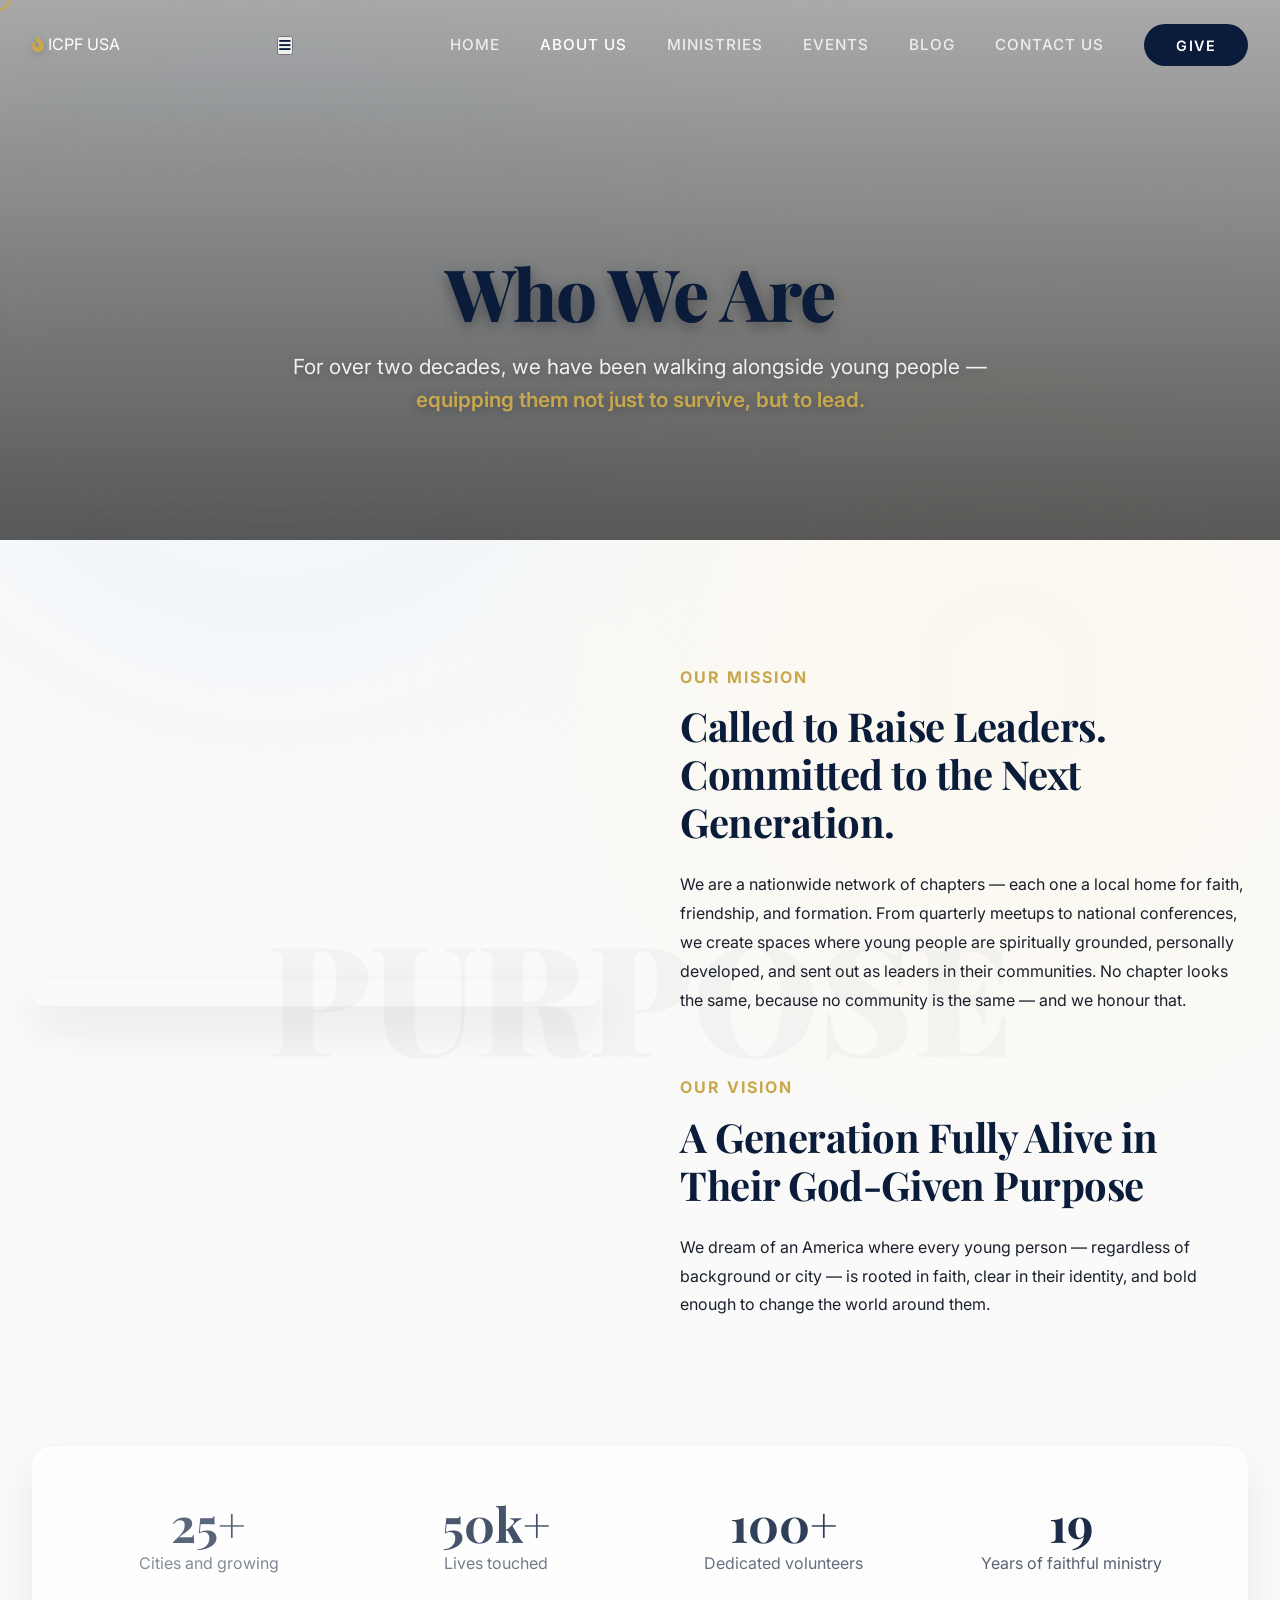
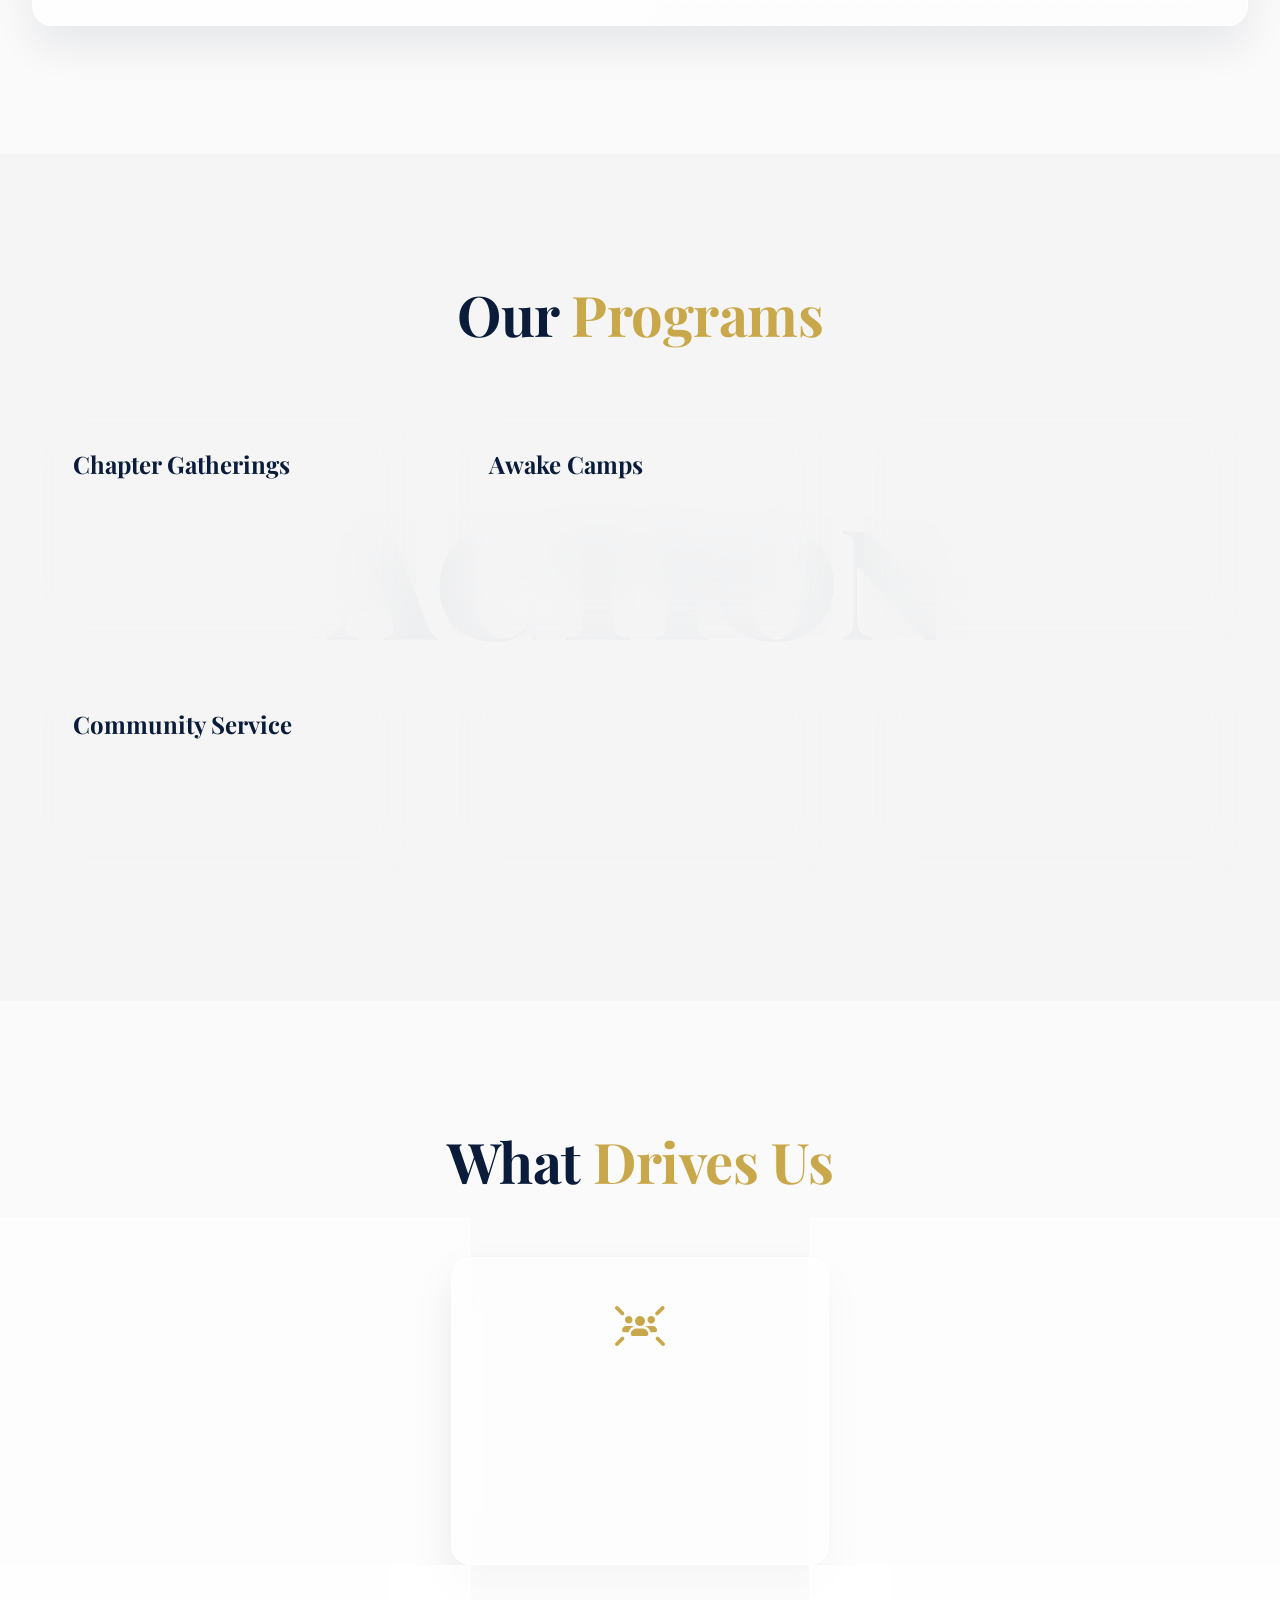
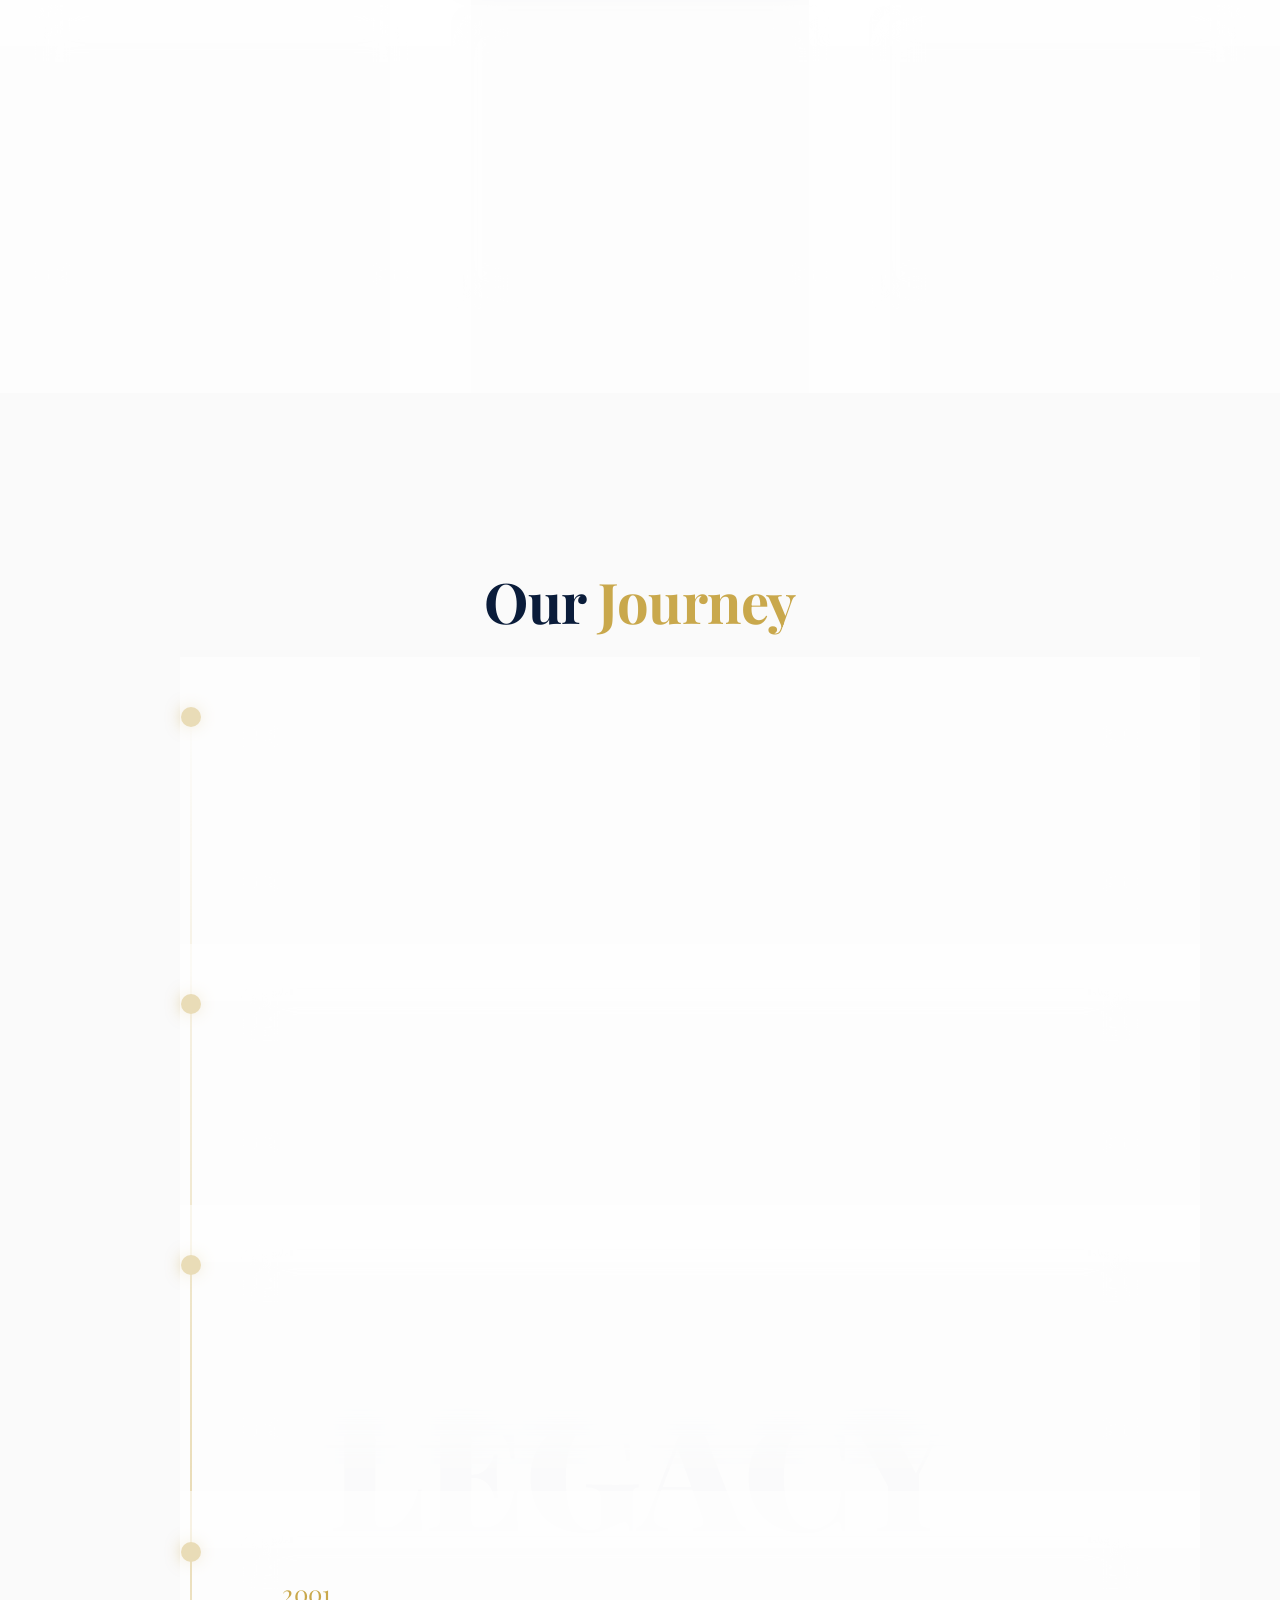
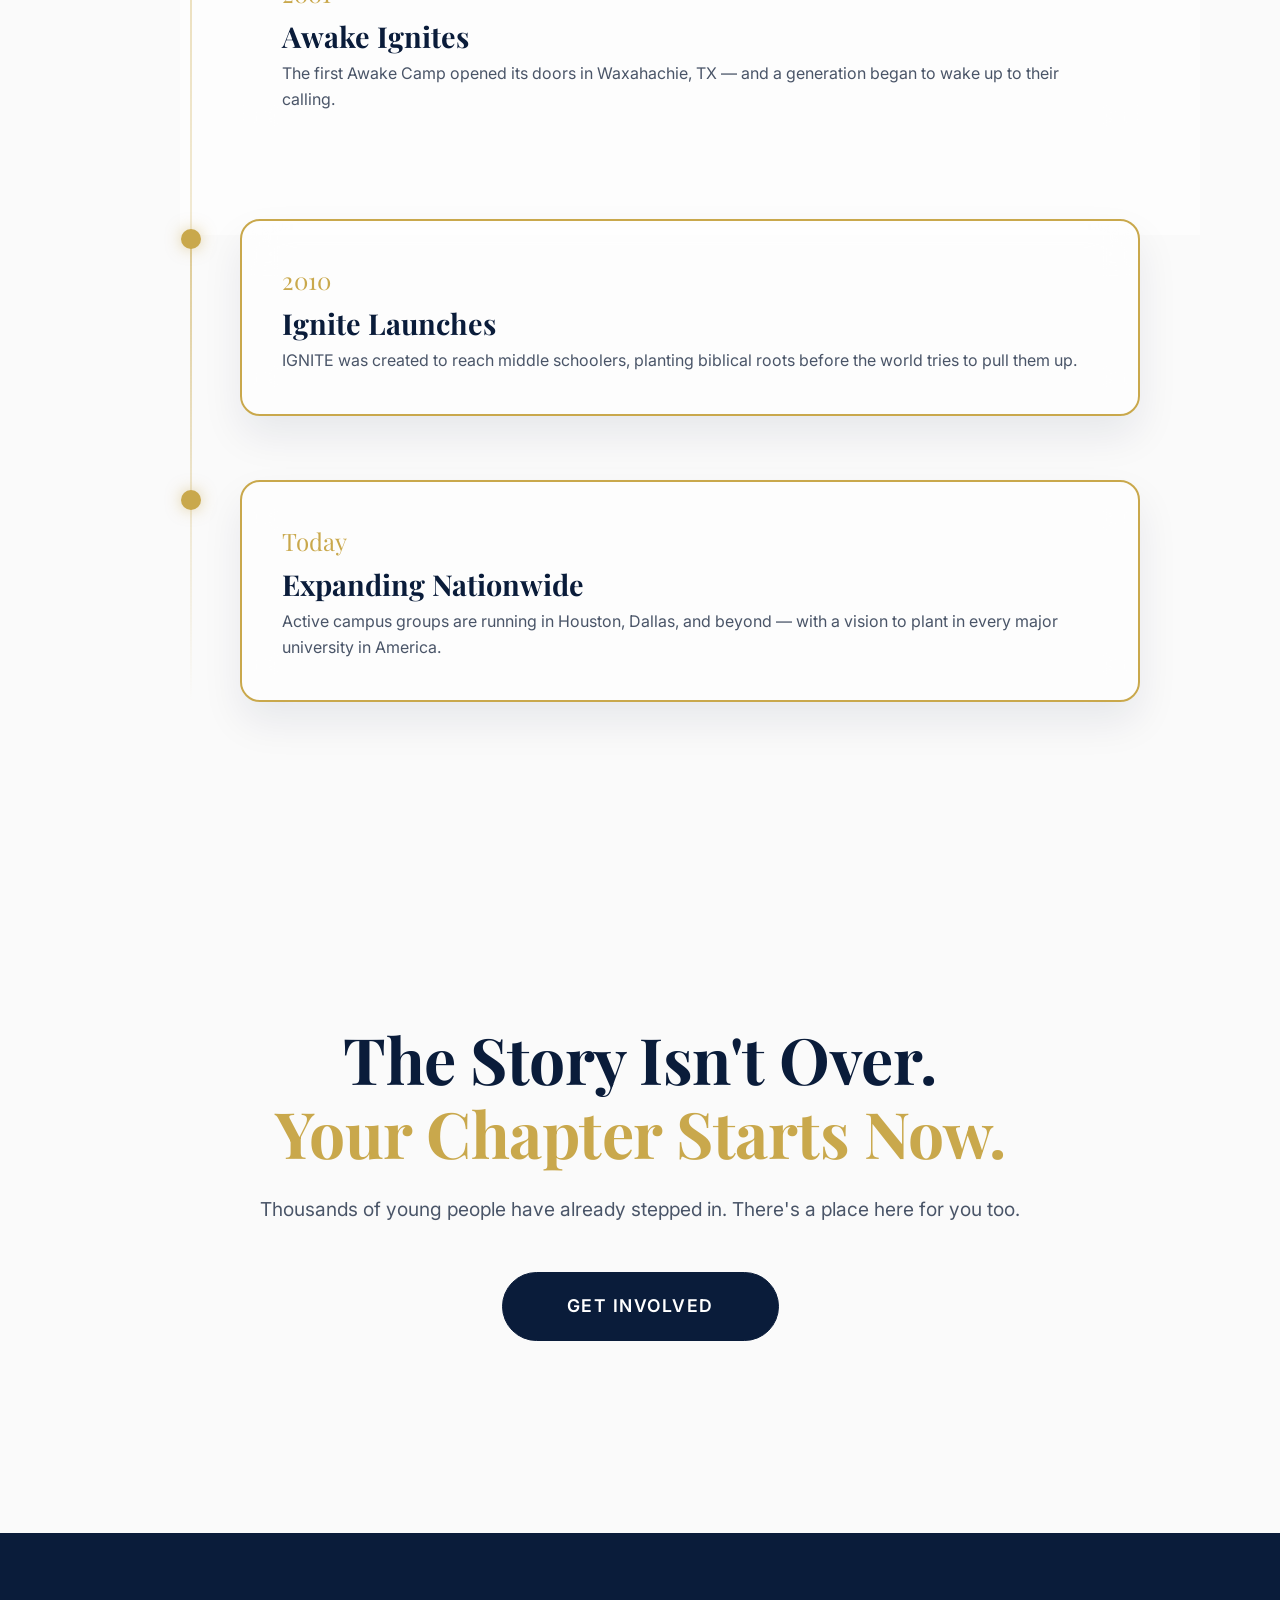
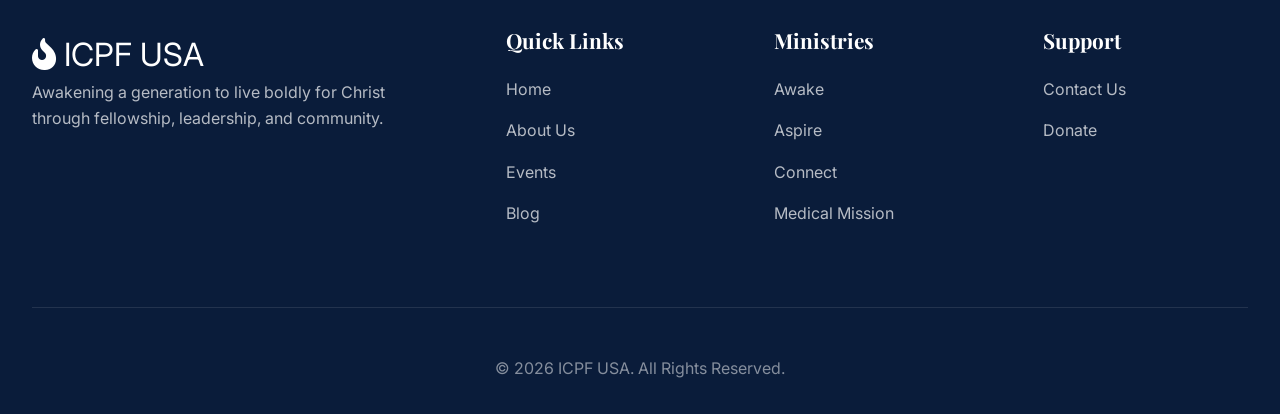
==== about.html @ 9e1feb29 "Add files via upload" ====
<!DOCTYPE html>
<html lang="en">

<head>
    <meta charset="UTF-8">
    <meta name="viewport" content="width=device-width, initial-scale=1.0">
    <title>About Us | ICPF USA</title>
    <meta name="description"
        content="Learn about ICPF USA's mission, vision, values, and history of equipping the next generation.">

    <!-- Google Fonts -->
    <link rel="preconnect" href="https://fonts.googleapis.com">
    <link rel="preconnect" href="https://fonts.gstatic.com" crossorigin>
    <link
        href="https://fonts.googleapis.com/css2?family=Inter:wght@300;400;500;600;700&family=Playfair+Display:ital,wght@0,400;0,600;0,700;0,900;1,400&display=swap"
        rel="stylesheet">

    <!-- Font Awesome -->
    <link rel="stylesheet" href="https://cdnjs.cloudflare.com/ajax/libs/font-awesome/6.4.0/css/all.min.css">

    <!-- Custom CSS -->
    <link rel="stylesheet" href="styles.css">
</head>

<body>

    <!-- Navigation -->
    <nav class="navbar">
        <div class="container nav-container">
            <a href="index.html" class="logo">
                <i class="fa-solid fa-fire-flame-curved"></i> ICPF USA
            </a>

            <button class="hamburger">
                <i class="fa-solid fa-bars" style="color: var(--color-navy);"></i>
            </button>

            <div class="nav-links">
                <a href="index.html" class="nav-link">Home</a>
                <a href="about.html" class="nav-link active">About Us</a>
                <a href="ministries.html" class="nav-link">Ministries</a>
                <a href="events.html" class="nav-link">Events</a>
                <a href="blog.html" class="nav-link">Blog</a>
                <a href="contact.html" class="nav-link">Contact Us</a>
                <a href="give.html" class="btn nav-give-btn">Give</a>
            </div>
        </div>
    </nav>

    <!-- Page Header -->
    <header class="page-header">
        <div class="page-header-bg" style="background: url('https://picsum.photos/id/1012/1920/800') center/cover;">
        </div>
        <div class="hero-overlay"></div>
        <div class="container">
            <h1 class="animate-slide-up delay-100">Who We Are</h1>
            <p class="animate-slide-up delay-200">
                For over two decades, we have been walking alongside young people — <br>
                <span class="text-gold" style="font-weight: 600;">equipping them not just to survive, but to
                    lead.</span>
            </p>
        </div>
    </header>

    <!-- Mission & Vision -->
    <section class="section-padding" style="position: relative; overflow: hidden;">
        <div class="bg-text">PURPOSE</div>
        <div class="container split-section">
            <div class="reveal-img-container animate-slide-up delay-200">
                <img src="https://picsum.photos/id/1012/800/800" class="reveal-img" alt="Youth Fellowship"
                    style="width: 100%; height: auto; border-radius: 20px;">
            </div>

            <div class="split-content animate-slide-up delay-100">
                <div style="margin-bottom: 4rem;">
                    <h4
                        style="color: var(--color-gold); font-family: var(--font-body); text-transform: uppercase; letter-spacing: 2px; margin-bottom: 1rem;">
                        Our Mission</h4>
                    <h2 style="font-size: 2.5rem; line-height: 1.2;">Called to Raise Leaders.<br><span
                            class="text-navy">Committed to the Next Generation.</span></h2>
                    <p style="margin-top: 1.5rem; line-height: 1.8;">We are a nationwide network of chapters — each one
                        a local home for faith, friendship, and formation. From quarterly meetups to national
                        conferences, we create spaces where young people are spiritually grounded, personally developed,
                        and sent out as leaders in their communities. No chapter looks the same, because no community is
                        the same — and we honour that.</p>
                </div>

                <div>
                    <h4
                        style="color: var(--color-gold); font-family: var(--font-body); text-transform: uppercase; letter-spacing: 2px; margin-bottom: 1rem;">
                        Our Vision</h4>
                    <h2 style="font-size: 2.5rem; line-height: 1.2;">A Generation Fully Alive in Their <span
                            class="text-navy">God-Given Purpose</span></h2>
                    <p style="margin-top: 1.5rem; line-height: 1.8;">We dream of an America where every young person —
                        regardless of background or city — is rooted in faith, clear in their identity, and bold enough
                        to change the world around them.</p>
                </div>
            </div>
        </div>
    </section>

    <!-- Stats Section -->
    <section class="section-padding" style="padding-top: 0;">
        <div class="container">
            <div class="tilt-card" style="padding: 3rem;">
                <div class="stats-grid tilt-content"
                    style="display: grid; grid-template-columns: repeat(4, 1fr); gap: 2rem; text-align: center;">
                    <div class="stat-item animate-slide-up delay-100">
                        <h3 style="font-size: 3rem; color: var(--color-navy);">25+</h3>
                        <p style="color: var(--color-text-light);">Cities and growing</p>
                    </div>
                    <div class="stat-item animate-slide-up delay-200">
                        <h3 style="font-size: 3rem; color: var(--color-navy);"><span class="counter"
                                data-target="50">0</span>k+</h3>
                        <p style="color: var(--color-text-light);">Lives touched</p>
                    </div>
                    <div class="stat-item animate-slide-up delay-300">
                        <h3 style="font-size: 3rem; color: var(--color-navy);"><span class="counter"
                                data-target="500">100</span>+</h3>
                        <p style="color: var(--color-text-light);">Dedicated volunteers</p>
                    </div>
                    <div class="stat-item animate-slide-up delay-400">
                        <h3 style="font-size: 3rem; color: var(--color-navy);">19</h3>
                        <p style="color: var(--color-text-light);">Years of faithful ministry</p>
                    </div>
                </div>
            </div>
        </div>
    </section>

    <!-- Programs Section -->
    <section class="section-padding" style="background: rgba(10, 28, 58, 0.02); position: relative; overflow: hidden;">
        <div class="bg-text">ACTION</div>
        <div class="container">
            <div class="text-center animate-slide-up" style="margin-bottom: 4rem;">
                <h2>Our <span class="text-gold">Programs</span></h2>
            </div>

            <div class="creative-cards-grid" style="grid-template-columns: repeat(3, 1fr); gap: 2rem;">
                <div class="tilt-card creative-card animate-slide-up delay-100" style="padding: 2.5rem;"
                    data-tilt-intensity="20">
                    <h3 class="tilt-content" style="color: var(--color-navy); font-size: 1.5rem; margin-bottom: 1rem;">
                        Chapter Gatherings</h3>
                    <p class="tilt-content" style="color: var(--color-text-light);">Every week in 25+ cities, people
                        come together to worship, connect, and grow in faith.</p>
                </div>
                <div class="tilt-card creative-card animate-slide-up delay-200" style="padding: 2.5rem;"
                    data-tilt-intensity="20">
                    <h3 class="tilt-content" style="color: var(--color-navy); font-size: 1.5rem; margin-bottom: 1rem;">
                        Awake Camps</h3>
                    <p class="tilt-content" style="color: var(--color-text-light);">Life-changing summer retreats that
                        combine adventure, deep worship, and encounters with God that young people never forget.</p>
                </div>
                <div class="tilt-card creative-card animate-slide-up delay-300" style="padding: 2.5rem;"
                    data-tilt-intensity="20">
                    <h3 class="tilt-content" style="color: var(--color-navy); font-size: 1.5rem; margin-bottom: 1rem;">
                        Leadership Training</h3>
                    <p class="tilt-content" style="color: var(--color-text-light);">Practical, faith-rooted programs
                        that sharpen young leaders and prepare them to serve with excellence.</p>
                </div>
                <div class="tilt-card creative-card animate-slide-up delay-400" style="padding: 2.5rem;"
                    data-tilt-intensity="20">
                    <h3 class="tilt-content" style="color: var(--color-navy); font-size: 1.5rem; margin-bottom: 1rem;">
                        Community Service</h3>
                    <p class="tilt-content" style="color: var(--color-text-light);">We roll up our sleeves and show up
                        for our cities, teaching young people the joy of selfless service.</p>
                </div>
                <div class="tilt-card creative-card animate-slide-up delay-500" style="padding: 2.5rem;"
                    data-tilt-intensity="20">
                    <h3 class="tilt-content" style="color: var(--color-navy); font-size: 1.5rem; margin-bottom: 1rem;">
                        Mentorship</h3>
                    <p class="tilt-content" style="color: var(--color-text-light);">Every young person deserves a guide.
                        We connect them with seasoned leaders who invest personally in their growth.</p>
                </div>
                <div class="tilt-card creative-card animate-slide-up delay-600" style="padding: 2.5rem;"
                    data-tilt-intensity="20">
                    <h3 class="tilt-content" style="color: var(--color-navy); font-size: 1.5rem; margin-bottom: 1rem;">
                        Youth Conferences</h3>
                    <p class="tilt-content" style="color: var(--color-text-light);">Thousands gathered in one place,
                        inspired by one message, sent out with one purpose.</p>
                </div>
            </div>
        </div>
    </section>

    <!-- Values Section -->
    <section class="section-padding">
        <div class="container">
            <div class="text-center animate-slide-up" style="margin-bottom: 4rem;">
                <h2>What <span class="text-gold">Drives Us</span></h2>
            </div>

            <div class="creative-cards-grid" style="grid-template-columns: repeat(3, 1fr);">
                <div class="tilt-card creative-card animate-slide-up delay-100" style="text-align: center;">
                    <i class="fa-solid fa-cross tilt-content"
                        style="font-size: 2.5rem; color: var(--color-gold); margin-bottom: 1.5rem; display: block;"></i>
                    <h3 class="tilt-content" style="font-size: 1.5rem; margin-bottom: 1rem;">Faith First</h3>
                    <p class="tilt-content" style="color: var(--color-text-light);">Everything we do flows from a living
                        relationship with God. We nurture that root so the fruit is lasting.</p>
                </div>

                <div class="tilt-card creative-card animate-slide-up delay-200" style="text-align: center;">
                    <i class="fa-solid fa-users-rays tilt-content"
                        style="font-size: 2.5rem; color: var(--color-gold); margin-bottom: 1.5rem; display: block;"></i>
                    <h3 class="tilt-content" style="font-size: 1.5rem; margin-bottom: 1rem;">Real Community</h3>
                    <p class="tilt-content" style="color: var(--color-text-light);">Not surface-level. We build
                        friendships that go deep — the kind that carry you through hard seasons.</p>
                </div>

                <div class="tilt-card creative-card animate-slide-up delay-300" style="text-align: center;">
                    <i class="fa-solid fa-earth-americas tilt-content"
                        style="font-size: 2.5rem; color: var(--color-gold); margin-bottom: 1.5rem; display: block;"></i>
                    <h3 class="tilt-content" style="font-size: 1.5rem; margin-bottom: 1rem;">Global Vision</h3>
                    <p class="tilt-content" style="color: var(--color-text-light);">We think beyond borders. Young
                        leaders we raise are making an impact in their cities and around the world.</p>
                </div>

                <div class="tilt-card creative-card animate-slide-up delay-400" style="text-align: center;">
                    <i class="fa-solid fa-seedling tilt-content"
                        style="font-size: 2.5rem; color: var(--color-gold); margin-bottom: 1.5rem; display: block;"></i>
                    <h3 class="tilt-content" style="font-size: 1.5rem; margin-bottom: 1rem;">Lifelong Growth</h3>
                    <p class="tilt-content" style="color: var(--color-text-light);">We never stop learning. We champion
                        a culture of curiosity, development, and Spirit-led transformation.</p>
                </div>

                <div class="tilt-card creative-card animate-slide-up delay-500" style="text-align: center;">
                    <i class="fa-solid fa-compass tilt-content"
                        style="font-size: 2.5rem; color: var(--color-gold); margin-bottom: 1.5rem; display: block;"></i>
                    <h3 class="tilt-content" style="font-size: 1.5rem; margin-bottom: 1rem;">God-Given Purpose</h3>
                    <p class="tilt-content" style="color: var(--color-text-light);">Every young person carries a
                        calling. We help them find it, own it, and step boldly into it.</p>
                </div>

                <div class="tilt-card creative-card animate-slide-up delay-600" style="text-align: center;">
                    <i class="fa-solid fa-lightbulb tilt-content"
                        style="font-size: 2.5rem; color: var(--color-gold); margin-bottom: 1.5rem; display: block;"></i>
                    <h3 class="tilt-content" style="font-size: 1.5rem; margin-bottom: 1rem;">Creative Ministry</h3>
                    <p class="tilt-content" style="color: var(--color-text-light);">We refuse to be stuck in the past.
                        We bring fresh, creative energy to how we reach and serve the next generation.</p>
                </div>
            </div>
        </div>
    </section>

    <!-- History Timeline -->
    <section class="section-padding" style="position: relative; overflow: hidden;">
        <div class="bg-text">LEGACY</div>
        <div class="container">
            <div class="text-center animate-slide-up">
                <h2>Our <span class="text-gold">Journey</span></h2>
            </div>

            <div class="creative-timeline">
                <div class="timeline-event animate-slide-up delay-100">
                    <div class="timeline-dot"></div>
                    <div class="timeline-content tilt-card" style="padding: 2.5rem;">
                        <div class="tilt-content">
                            <div class="timeline-date">Early 1980s</div>
                            <h3 class="timeline-title"
                                style="font-size: 1.8rem; color: var(--color-navy); margin-bottom: 0.5rem;">The Spark in
                                India</h3>
                            <p style="color: var(--color-text-light);">A vision to reach students with the gospel
                                ignited on college campuses across India, and a movement was born.</p>
                        </div>
                    </div>
                </div>

                <div class="timeline-event animate-slide-up delay-200">
                    <div class="timeline-dot"></div>
                    <div class="timeline-content tilt-card" style="padding: 2.5rem;">
                        <div class="tilt-content">
                            <div class="timeline-date">Late 1980s–1990s</div>
                            <h3 class="timeline-title"
                                style="font-size: 1.8rem; color: var(--color-navy); margin-bottom: 0.5rem;">Crossing
                                Oceans</h3>
                            <p style="color: var(--color-text-light);">ICPF graduates carried the flame to America,
                                refusing to leave their mission behind when they moved.</p>
                        </div>
                    </div>
                </div>

                <div class="timeline-event animate-slide-up delay-300">
                    <div class="timeline-dot"></div>
                    <div class="timeline-content tilt-card" style="padding: 2.5rem;">
                        <div class="tilt-content">
                            <div class="timeline-date">1997</div>
                            <h3 class="timeline-title"
                                style="font-size: 1.8rem; color: var(--color-navy); margin-bottom: 0.5rem;">ICPF USA is
                                Born</h3>
                            <p style="color: var(--color-text-light);">Prayer groups scattered across the country came
                                together, and ICPF USA was officially established to fuel campus ministry through prayer
                                and action.</p>
                        </div>
                    </div>
                </div>

                <div class="timeline-event animate-slide-up delay-400">
                    <div class="timeline-dot"></div>
                    <div class="timeline-content tilt-card" style="padding: 2.5rem;" data-tilt-intensity="20">
                        <div class="tilt-content">
                            <div class="timeline-date">2001</div>
                            <h3 class="timeline-title"
                                style="font-size: 1.8rem; color: var(--color-navy); margin-bottom: 0.5rem;">Awake
                                Ignites</h3>
                            <p style="color: var(--color-text-light);">The first Awake Camp opened its doors in
                                Waxahachie, TX — and a generation began to wake up to their calling.</p>
                        </div>
                    </div>
                </div>

                <div class="timeline-event animate-slide-up delay-500">
                    <div class="timeline-dot"></div>
                    <div class="timeline-content tilt-card" style="padding: 2.5rem;" data-tilt-intensity="20">
                        <div class="tilt-content">
                            <div class="timeline-date">2010</div>
                            <h3 class="timeline-title"
                                style="font-size: 1.8rem; color: var(--color-navy); margin-bottom: 0.5rem;">Ignite
                                Launches</h3>
                            <p style="color: var(--color-text-light);">IGNITE was created to reach middle schoolers,
                                planting biblical roots before the world tries to pull them up.</p>
                        </div>
                    </div>
                </div>

                <div class="timeline-event animate-slide-up delay-600">
                    <div class="timeline-dot"></div>
                    <div class="timeline-content tilt-card" style="padding: 2.5rem;" data-tilt-intensity="20">
                        <div class="tilt-content">
                            <div class="timeline-date">Today</div>
                            <h3 class="timeline-title"
                                style="font-size: 1.8rem; color: var(--color-navy); margin-bottom: 0.5rem;">Expanding
                                Nationwide</h3>
                            <p style="color: var(--color-text-light);">Active campus groups are running in Houston,
                                Dallas, and beyond — with a vision to plant in every major university in America.</p>
                        </div>
                    </div>
                </div>
            </div>
        </div>
    </section>

    <!-- Final CTA -->
    <section class="section-padding text-center animate-slide-up" style="margin-bottom: 4rem;">
        <div class="container">
            <h2 style="font-size: 4rem; margin-bottom: 1.5rem;">The Story Isn't Over.<br><span class="text-gold">Your
                    Chapter Starts Now.</span></h2>
            <p
                style="font-size: 1.2rem; color: var(--color-text-light); margin-bottom: 3rem; max-width: 800px; margin-left: auto; margin-right: auto;">
                Thousands of young people have already stepped in. There's a place here for you too.
            </p>
            <a href="contact.html" class="btn" style="font-size: 1.1rem; padding: 1.2rem 4rem;">Get Involved</a>
        </div>
    </section>

    <!-- Footer -->
    <footer class="footer">
        <div class="container">
            <div class="footer-grid">
                <div class="footer-brand">
                    <a href="index.html" class="logo"
                        style="font-size: 2rem; margin-bottom: 1.5rem; color: var(--color-white);">
                        <i class="fa-solid fa-fire-flame-curved"></i> ICPF USA
                    </a>
                    <p style="color: rgba(255,255,255,0.7); font-size: 1rem;">Awakening a generation to live boldly for
                        Christ through fellowship, leadership, and community.</p>
                </div>

                <div>
                    <h4 class="footer-title">Quick Links</h4>
                    <ul class="footer-links">
                        <li><a href="index.html">Home</a></li>
                        <li><a href="about.html">About Us</a></li>
                        <li><a href="events.html">Events</a></li>
                        <li><a href="blog.html">Blog</a></li>
                    </ul>
                </div>

                <div>
                    <h4 class="footer-title">Ministries</h4>
                    <ul class="footer-links">
                        <li><a href="ministries.html#awake">Awake</a></li>
                        <li><a href="ministries.html#aspire">Aspire</a></li>
                        <li><a href="ministries.html#connect">Connect</a></li>
                        <li><a href="ministries.html#medical">Medical Mission</a></li>
                    </ul>
                </div>

                <div>
                    <h4 class="footer-title">Support</h4>
                    <ul class="footer-links">
                        <li><a href="contact.html">Contact Us</a></li>
                        <li><a href="give.html">Donate</a></li>
                    </ul>
                </div>
            </div>

            <div
                style="text-align: center; padding-top: 3rem; border-top: 1px solid rgba(255,255,255,0.1); color: rgba(255,255,255,0.5);">
                <p>&copy; 2026 ICPF USA. All Rights Reserved.</p>
            </div>
        </div>
    </footer>

    <!-- Custom JS -->
    <script src="script.js"></script>
</body>

</html>
---- styles.css ----
:root {
  /* Premium Light "White Mixed" Colors for Christian Aesthetic */
  --color-bg-light: #FAFAFA;
  --color-white: #FFFFFF;
  --color-navy: #0A1C3A; /* Deep blue for high contrast text/accents */
  --color-gold: #C9A84C; /* Soft premium gold */
  --color-gold-hover: #D4B662;
  --color-blue-light: #E6F0FA;
  
  --color-text-dark: #1A202C; /* Main text */
  --color-text-light: #4A5568; /* Subtext */
  
  /* Light Glassmorphism */
  --glass-bg: rgba(255, 255, 255, 0.6);
  --glass-border: rgba(255, 255, 255, 0.8);
  --glass-blur: blur(24px);
  --glass-shadow: 0 20px 40px rgba(10, 28, 58, 0.08);
  
  /* Fonts */
  --font-heading: 'Playfair Display', serif;
  --font-body: 'Inter', sans-serif;
  
  /* Transitions */
  --transition-fast: 0.2s cubic-bezier(0.25, 1, 0.5, 1);
  --transition-normal: 0.5s cubic-bezier(0.25, 1, 0.5, 1);
  --transition-slow: 1s cubic-bezier(0.25, 1, 0.5, 1);
}

/* Custom Cursor */
body {
  cursor: none;
}

.custom-cursor {
  position: fixed;
  top: 0; left: 0;
  width: 20px; height: 20px;
  background: transparent;
  border: 2px solid var(--color-gold);
  border-radius: 50%;
  pointer-events: none;
  z-index: 9999;
  transition: transform 0.1s ease, background 0.3s ease, border-color 0.3s ease;
  transform: translate(-50%, -50%);
  box-shadow: 0 0 10px rgba(201, 168, 76, 0.3);
}

.custom-cursor.hover {
  transform: translate(-50%, -50%) scale(2);
  background: rgba(201, 168, 76, 0.1);
  border-color: var(--color-navy);
}

/* Base Reset */
* {
  margin: 0; padding: 0; box-sizing: border-box;
}

html {
  scroll-behavior: smooth;
  font-size: 16px;
}

body {
  font-family: var(--font-body);
  color: var(--color-text-dark);
  background-color: var(--color-bg-light);
  line-height: 1.6;
  overflow-x: hidden;
  position: relative;
}

/* Soft Ethereal Animated Background */
body::before, body::after {
  content: '';
  position: fixed;
  width: 800px; height: 800px;
  border-radius: 50%;
  filter: blur(120px);
  z-index: -1;
  opacity: 0.4;
  pointer-events: none;
}

body::before {
  background: #E6F0FA; /* Soft Light Blue */
  top: -10%; left: -10%;
  animation: floatOrb 20s ease-in-out infinite alternate;
}

body::after {
  background: #FEF7E6; /* Soft Warm Gold/White */
  bottom: -20%; right: -10%;
  animation: floatOrb 25s ease-in-out infinite alternate-reverse;
}

@keyframes floatOrb {
  0% { transform: translate(0, 0) scale(1); }
  100% { transform: translate(100px, 100px) scale(1.2); }
}

/* Typography */
h1, h2, h3, h4, h5, h6 {
  font-family: var(--font-heading);
  font-weight: 700;
  line-height: 1.15;
  color: var(--color-navy);
}

h1 { font-size: 4.5rem; letter-spacing: -1px; }
h2 { font-size: 3.5rem; letter-spacing: -0.5px; }

a {
  text-decoration: none; color: inherit; cursor: none;
}
ul { list-style: none; }

/* Utility Classes */
.container {
  max-width: 1300px;
  margin: 0 auto;
  padding: 0 2rem;
  position: relative;
  z-index: 2;
}

.text-center { text-align: center; }
.text-gold { color: var(--color-gold) !important; }
.text-white { color: var(--color-white) !important; }
.text-navy { color: var(--color-navy) !important; }

.section-padding { padding: 8rem 0; position: relative; }

/* Subdued Background Text Watermark (Fixed alignment) */
.bg-text {
  position: absolute;
  top: 50%;
  left: 50%;
  transform: translate(-50%, -50%);
  font-size: 12vw;
  font-weight: 900;
  color: rgba(10, 28, 58, 0.03); /* Very faint navy */
  white-space: nowrap;
  z-index: 0;
  pointer-events: none;
  text-transform: uppercase;
  font-family: var(--font-heading);
  width: 100%;
  text-align: center;
}

/* Buttons */
.btn {
  display: inline-flex;
  align-items: center; justify-content: center;
  padding: 1rem 2.5rem;
  border-radius: 50px;
  font-weight: 600;
  font-family: var(--font-body);
  transition: all var(--transition-normal);
  border: 1px solid var(--color-navy);
  text-transform: uppercase;
  letter-spacing: 1.5px;
  font-size: 0.9rem;
  position: relative;
  overflow: hidden;
  z-index: 1;
  background: var(--color-navy);
  color: var(--color-white);
  cursor: none;
}

.btn::before {
  content: '';
  position: absolute;
  top: 0; left: 0; width: 0%; height: 100%;
  background: var(--color-gold);
  transition: width 0.4s ease;
  z-index: -1;
}

.btn:hover {
  box-shadow: 0 10px 25px rgba(201, 168, 76, 0.4);
  color: var(--color-navy);
  transform: translateY(-3px);
  border-color: var(--color-gold);
}
.btn:hover::before { width: 100%; }

.btn-outline {
  background: transparent;
  color: var(--color-navy);
  border: 1px solid var(--color-navy);
}
.btn-outline:hover {
  color: var(--color-white);
  border-color: var(--color-navy);
}
.btn-outline::before { background: var(--color-navy); }

/* Navigation */
.navbar {
  position: fixed;
  top: 0; left: 0; width: 100%;
  padding: 1.5rem 0;
  z-index: 1000;
  transition: all var(--transition-normal);
  background: transparent;
}

.navbar.scrolled {
  background: rgba(255, 255, 255, 0.9);
  backdrop-filter: blur(20px);
  -webkit-backdrop-filter: blur(20px);
  padding: 1rem 0;
  box-shadow: 0 4px 20px rgba(0,0,0,0.05);
}

.nav-container { display: flex; justify-content: space-between; align-items: center; }

/* In a light theme, we need the nav links to be dark when scrolled, or dark on light pages */
.navbar .logo { color: var(--color-white); transition: color 0.3s; }
.navbar.scrolled .logo { color: var(--color-navy); }
.navbar .logo i { color: var(--color-gold); filter: drop-shadow(0 2px 4px rgba(0,0,0,0.2)); }

.nav-links { display: flex; gap: 2.5rem; align-items: center; }

.navbar .nav-link {
  color: rgba(255,255,255,0.8);
  font-weight: 500; font-size: 0.95rem;
  transition: all var(--transition-fast);
  text-transform: uppercase;
  letter-spacing: 1px;
}

.navbar.scrolled .nav-link { color: var(--color-text-dark); }
.navbar .nav-link:hover, .navbar .nav-link.active { color: var(--color-white); }
.navbar.scrolled .nav-link:hover, .navbar.scrolled .nav-link.active { color: var(--color-gold); }

.nav-give-btn { padding: 0.6rem 2rem; border: none; }

/* 3D Glass Cards - Light Theme */
.tilt-card {
  background: var(--glass-bg);
  backdrop-filter: var(--glass-blur);
  -webkit-backdrop-filter: var(--glass-blur);
  border: 1px solid var(--glass-border);
  border-radius: 20px;
  padding: 3rem;
  box-shadow: var(--glass-shadow);
  transition: transform 0.1s ease, box-shadow 0.3s ease;
  position: relative;
  overflow: hidden;
  transform-style: preserve-3d;
}

.tilt-card::after {
  content: '';
  position: absolute;
  top: 0; left: 0; width: 100%; height: 100%;
  background: linear-gradient(135deg, rgba(255,255,255,0.4), transparent);
  pointer-events: none;
}

.tilt-card:hover {
  box-shadow: 0 30px 60px rgba(10, 28, 58, 0.15), 0 10px 20px rgba(0, 0, 0, 0.05);
}

.tilt-content {
  transform: translateZ(30px);
}

/* Hero Section */
.hero {
  min-height: 100vh;
  position: relative;
  display: flex; align-items: center; justify-content: center;
  text-align: center;
  padding-top: 5rem;
}

.hero-img-wrapper {
  position: absolute; top: 0; left: 0; width: 100%; height: 120%; z-index: 1; overflow: hidden;
}

.hero-bg {
  width: 100%; height: 100%;
  background: url('hero.jpg.jpg') center/cover;
  animation: slowZoom 20s ease-in-out infinite alternate;
}

@keyframes slowZoom {
  0% { transform: scale(1); }
  100% { transform: scale(1.1); }
}

.hero-overlay {
  position: absolute; top: 0; left: 0; width: 100%; height: 100%;
  background: linear-gradient(to bottom, rgba(50, 50, 50, 0.4), rgba(20, 20, 20, 0.7));
  z-index: 2;
}

.hero-content { position: relative; z-index: 3; max-width: 1000px; padding: 0 2rem; color: var(--color-white); }

.hero-title {
  font-size: 4.5rem; margin-bottom: 1.5rem; line-height: 1.1;
  color: var(--color-white);
  text-shadow: 0 4px 20px rgba(0,0,0,0.3);
}

.hero-subtitle {
  font-size: 1.3rem; font-weight: 300; margin-bottom: 3rem; color: rgba(255,255,255,0.9);
}

.hero-buttons { display: flex; gap: 1.5rem; justify-content: center; }

/* Sub-page Header Styles */
.page-header {
  position: relative;
  min-height: 60vh;
  display: flex;
  align-items: center;
  justify-content: center;
  text-align: center;
  padding-top: 8rem; /* Clears fixed navbar */
  color: var(--color-white);
  overflow: hidden;
}

.page-header-bg {
  position: absolute;
  top: 0; left: 0; width: 100%; height: 100%;
  background: var(--color-navy); /* Fallback */
  z-index: 1;
}

.page-header .container {
  position: relative;
  z-index: 3;
}

.page-header h1 {
  font-size: 4.5rem;
  font-weight: 800;
  margin-bottom: 1rem;
  text-shadow: 0 4px 15px rgba(0,0,0,0.4);
}

.page-header p {
  font-size: 1.3rem;
  max-width: 800px;
  margin: 0 auto;
  color: rgba(255,255,255,0.9);
  text-shadow: 0 2px 10px rgba(0,0,0,0.3);
}

/* Split Section */
.split-section { display: grid; grid-template-columns: 1fr 1fr; gap: 5rem; align-items: center; }

/* Image Reveal (Clip Path) */
.reveal-img-container {
  position: relative;
  overflow: hidden;
  border-radius: 15px;
  box-shadow: 0 20px 40px rgba(10, 28, 58, 0.1);
}

.reveal-img {
  width: 100%; height: auto;
  clip-path: polygon(0 0, 0 0, 0 100%, 0% 100%);
  transition: clip-path 1.5s cubic-bezier(0.77, 0, 0.175, 1);
}

.reveal-img.is-visible {
  clip-path: polygon(0 0, 100% 0, 100% 100%, 0 100%);
}

/* Cards Grid */
.creative-cards-grid {
  display: grid;
  grid-template-columns: repeat(auto-fit, minmax(320px, 1fr));
  gap: 2.5rem;
}

/* Timeline / History */
.creative-timeline {
  position: relative; max-width: 1000px; margin: 4rem auto 0;
}
.creative-timeline::before {
  content: ''; position: absolute; top: 0; bottom: 0; left: 50px; width: 2px;
  background: linear-gradient(to bottom, transparent, var(--color-gold), transparent);
}
.timeline-event { display: flex; margin-bottom: 4rem; position: relative; }
.timeline-dot {
  width: 20px; height: 20px; background: var(--color-gold); border-radius: 50%;
  position: absolute; left: 41px; top: 10px; box-shadow: 0 0 15px rgba(201, 168, 76, 0.5);
}
.timeline-content {
  margin-left: 100px;
  width: calc(100% - 100px);
  border: 2px solid var(--color-gold);
  border-radius: 20px;
  position: relative;
  overflow: hidden;
  transition: all 0.4s ease;
}

.timeline-content::after {
  content: '';
  position: absolute;
  top: -50%;
  left: -150%;
  width: 200%;
  height: 200%;
  background: linear-gradient(
    45deg,
    transparent,
    rgba(255, 255, 255, 0.2),
    transparent
  );
  transform: rotate(45deg);
  transition: all 0.6s ease;
}

.timeline-content:hover::after {
  left: 150%;
}

.timeline-content:hover {
  transform: translateY(-5px);
  box-shadow: 0 15px 30px rgba(201, 168, 76, 0.2);
}

.timeline-date { font-family: var(--font-heading); font-size: 1.5rem; color: var(--color-gold); margin-bottom: 0.5rem; }

/* Footer */
.footer {
  background: var(--color-navy);
  color: var(--color-white);
  padding: 6rem 0 2rem;
}

.footer-grid { display: grid; grid-template-columns: 2fr 1fr 1fr 1fr; gap: 4rem; margin-bottom: 4rem; }

.footer-title { margin-bottom: 1.5rem; font-size: 1.3rem; color: var(--color-white); }
.footer-links li { margin-bottom: 1rem; }
.footer-links a { color: rgba(255,255,255,0.7); transition: all var(--transition-fast); }
.footer-links a:hover { color: var(--color-gold); }

/* Animations */
.animate-slide-up { opacity: 0; transform: translateY(40px); transition: opacity 1s cubic-bezier(0.25, 1, 0.5, 1), transform 1s cubic-bezier(0.25, 1, 0.5, 1); }
.is-visible { opacity: 1; transform: translateY(0); }
.delay-100 { transition-delay: 0.1s; }
.delay-200 { transition-delay: 0.2s; }
.delay-300 { transition-delay: 0.3s; }
.delay-400 { transition-delay: 0.4s; }

/* Responsive */
@media (max-width: 1024px) {
  h1 { font-size: 3.5rem; }
  .split-section { grid-template-columns: 1fr; gap: 4rem; }
  .footer-grid { grid-template-columns: 1fr 1fr; }
}

@media (max-width: 768px) {
  h1 { font-size: 2.8rem; } h2 { font-size: 2.2rem; }
  .custom-cursor { display: none; }
  body { cursor: auto; }
  .nav-links { display: none; }
  .hamburger { display: block; }
  .footer-grid { grid-template-columns: 1fr; }
  .timeline-content { margin-left: 60px; width: calc(100% - 60px); }
  .creative-timeline::before { left: 20px; }
  .timeline-dot { left: 11px; }
}

/* FX Particles */
.fx-particles {
  position: absolute;
  top: 0; left: 0; width: 100%; height: 100%;
  pointer-events: none;
  z-index: 2;
  overflow: hidden;
}

.particle {
  position: absolute;
  width: 6px; height: 6px;
  background: var(--color-gold);
  border-radius: 50%;
  box-shadow: 0 0 15px var(--color-gold);
  animation: floatUp 8s infinite linear;
  opacity: 0;
}

.particle:nth-child(1) { left: 10%; animation-duration: 12s; animation-delay: 0s; }
.particle:nth-child(2) { left: 30%; animation-duration: 9s; animation-delay: 2s; width: 4px; height: 4px; }
.particle:nth-child(3) { left: 50%; animation-duration: 15s; animation-delay: 4s; width: 8px; height: 8px; }
.particle:nth-child(4) { left: 70%; animation-duration: 11s; animation-delay: 1s; }
.particle:nth-child(5) { left: 85%; animation-duration: 14s; animation-delay: 3s; width: 5px; height: 5px; }
.particle:nth-child(6) { left: 20%; animation-duration: 10s; animation-delay: 5s; }

@keyframes floatUp {
  0% { transform: translateY(100vh) scale(0); opacity: 0; }
  20% { opacity: 0.8; }
  80% { opacity: 0.8; }
  100% { transform: translateY(-10vh) scale(1.5); opacity: 0; }
}

/* Hero Modern Features */
.hero-features {
  display: flex;
  justify-content: center;
  gap: 1.5rem;
  margin: 3rem 0;
  flex-wrap: wrap;
}

.feature-item {
  display: flex;
  align-items: center;
  gap: 1rem;
  background: rgba(255, 255, 255, 0.08);
  backdrop-filter: blur(12px);
  -webkit-backdrop-filter: blur(12px);
  border: 1px solid rgba(255, 255, 255, 0.15);
  padding: 1.2rem 1.5rem;
  border-radius: 16px;
  max-width: 320px;
  text-align: left;
  transition: all 0.4s cubic-bezier(0.175, 0.885, 0.32, 1.275);
  position: relative;
  overflow: hidden;
}

/* Light Sweep Shimmer Effect */
.feature-item::after {
  content: '';
  position: absolute;
  top: -50%;
  left: -150%;
  width: 200%;
  height: 200%;
  background: linear-gradient(
    45deg,
    transparent,
    rgba(255, 255, 255, 0.1),
    transparent
  );
  transform: rotate(45deg);
  transition: all 0.6s ease;
}

.feature-item:hover::after {
  left: 150%;
}

.feature-item:hover {
  transform: translateY(-10px) scale(1.02);
  background: rgba(255, 255, 255, 0.15);
  border-color: rgba(201, 168, 76, 0.8);
  box-shadow: 0 20px 40px rgba(0, 0, 0, 0.3), 0 0 20px rgba(201, 168, 76, 0.3);
}

.feature-icon {
  font-size: 1.5rem;
  color: var(--color-gold);
  background: rgba(201, 168, 76, 0.1);
  width: 50px;
  height: 50px;
  display: flex;
  align-items: center;
  justify-content: center;
  border-radius: 50%;
  flex-shrink: 0;
  transition: all 0.4s ease;
  border: 1px solid transparent;
}

.feature-item:hover .feature-icon {
  transform: rotateY(360deg);
  background: var(--color-gold);
  color: var(--color-navy);
  box-shadow: 0 0 15px var(--color-gold);
}

.feature-text strong {
  font-family: var(--font-heading);
  font-size: 1.2rem;
  color: var(--color-white);
  display: block;
  margin-bottom: 0.3rem;
  transition: color 0.3s ease;
}

.feature-item:hover .feature-text strong {
  color: var(--color-gold);
}

.feature-text p {
  font-size: 0.9rem;
  color: rgba(255, 255, 255, 0.8);
  margin: 0;
  line-height: 1.4;
}

@media (max-width: 768px) {
  .hero-features {
    flex-direction: column;
    align-items: center;
  }
}

/* Creative Hero Badge */
.hero-badge-creative {
  display: inline-flex;
  align-items: center;
  gap: 0.8rem;
  background: rgba(255, 255, 255, 0.1);
  backdrop-filter: blur(12px);
  -webkit-backdrop-filter: blur(12px);
  border: 1px solid rgba(255, 255, 255, 0.3);
  padding: 0.6rem 1.5rem;
  border-radius: 50px;
  margin-bottom: 2rem;
  font-family: var(--font-body);
  font-weight: 600;
  color: var(--color-white);
  letter-spacing: 2px;
  text-transform: uppercase;
  font-size: 0.85rem;
  box-shadow: 0 10px 20px rgba(0,0,0,0.2);
  animation: floatUpBadge 3s ease-in-out infinite alternate;
}

@keyframes floatUpBadge {
  0% { transform: translateY(0px); }
  100% { transform: translateY(-8px); }
}

/* Catchy Hero Title */
.hero-title {
  font-size: 5rem;
  font-weight: 800;
  margin-bottom: 1rem;
  line-height: 1.1;
  text-shadow: 2px 4px 15px rgba(0, 0, 0, 0.6);
  letter-spacing: -1px;
}

/* Creative Outline Text Effect */
.outline-text {
  color: transparent;
  -webkit-text-stroke: 2px rgba(255, 255, 255, 0.9);
  text-shadow: none;
}

/* Shimmering Gold Glow */
.text-gold-glow {
  background: linear-gradient(270deg, #FFE57F, #C9A84C, #FFF3B0, #C9A84C);
  background-size: 300% 300%;
  -webkit-background-clip: text;
  -webkit-text-fill-color: transparent;
  text-shadow: 0 0 30px rgba(201, 168, 76, 0.5);
  animation: goldShimmer 5s ease infinite;
}

@keyframes goldShimmer {
  0% { background-position: 0% 50%; }
  50% { background-position: 100% 50%; }
  100% { background-position: 0% 50%; }
}

@media (max-width: 768px) {
  .hero-title {
    font-size: 3.5rem;
  }
}

/* Creative Vertical Cards (Values, etc.) */
.creative-card {
  position: relative;
  overflow: hidden;
  transition: all 0.4s cubic-bezier(0.175, 0.885, 0.32, 1.275);
}

.creative-card::after {
  content: '';
  position: absolute;
  top: -50%;
  left: -150%;
  width: 200%;
  height: 200%;
  background: linear-gradient(
    45deg,
    transparent,
    rgba(255, 255, 255, 0.1),
    transparent
  );
  transform: rotate(45deg);
  transition: all 0.6s ease;
}

.creative-card:hover::after {
  left: 150%;
}

.creative-card:hover {
  transform: translateY(-10px) scale(1.02);
  border-color: rgba(201, 168, 76, 0.8) !important;
  box-shadow: 0 20px 40px rgba(0, 0, 0, 0.15), 0 0 20px rgba(201, 168, 76, 0.2);
}

.creative-card:hover i {
  transform: rotateY(360deg);
  text-shadow: 0 0 15px var(--color-gold);
}

.creative-card i {
  transition: all 0.5s ease;
}

.creative-card h3 {
  transition: color 0.3s ease;
}

.creative-card:hover h3 {
  color: var(--color-gold) !important;
}
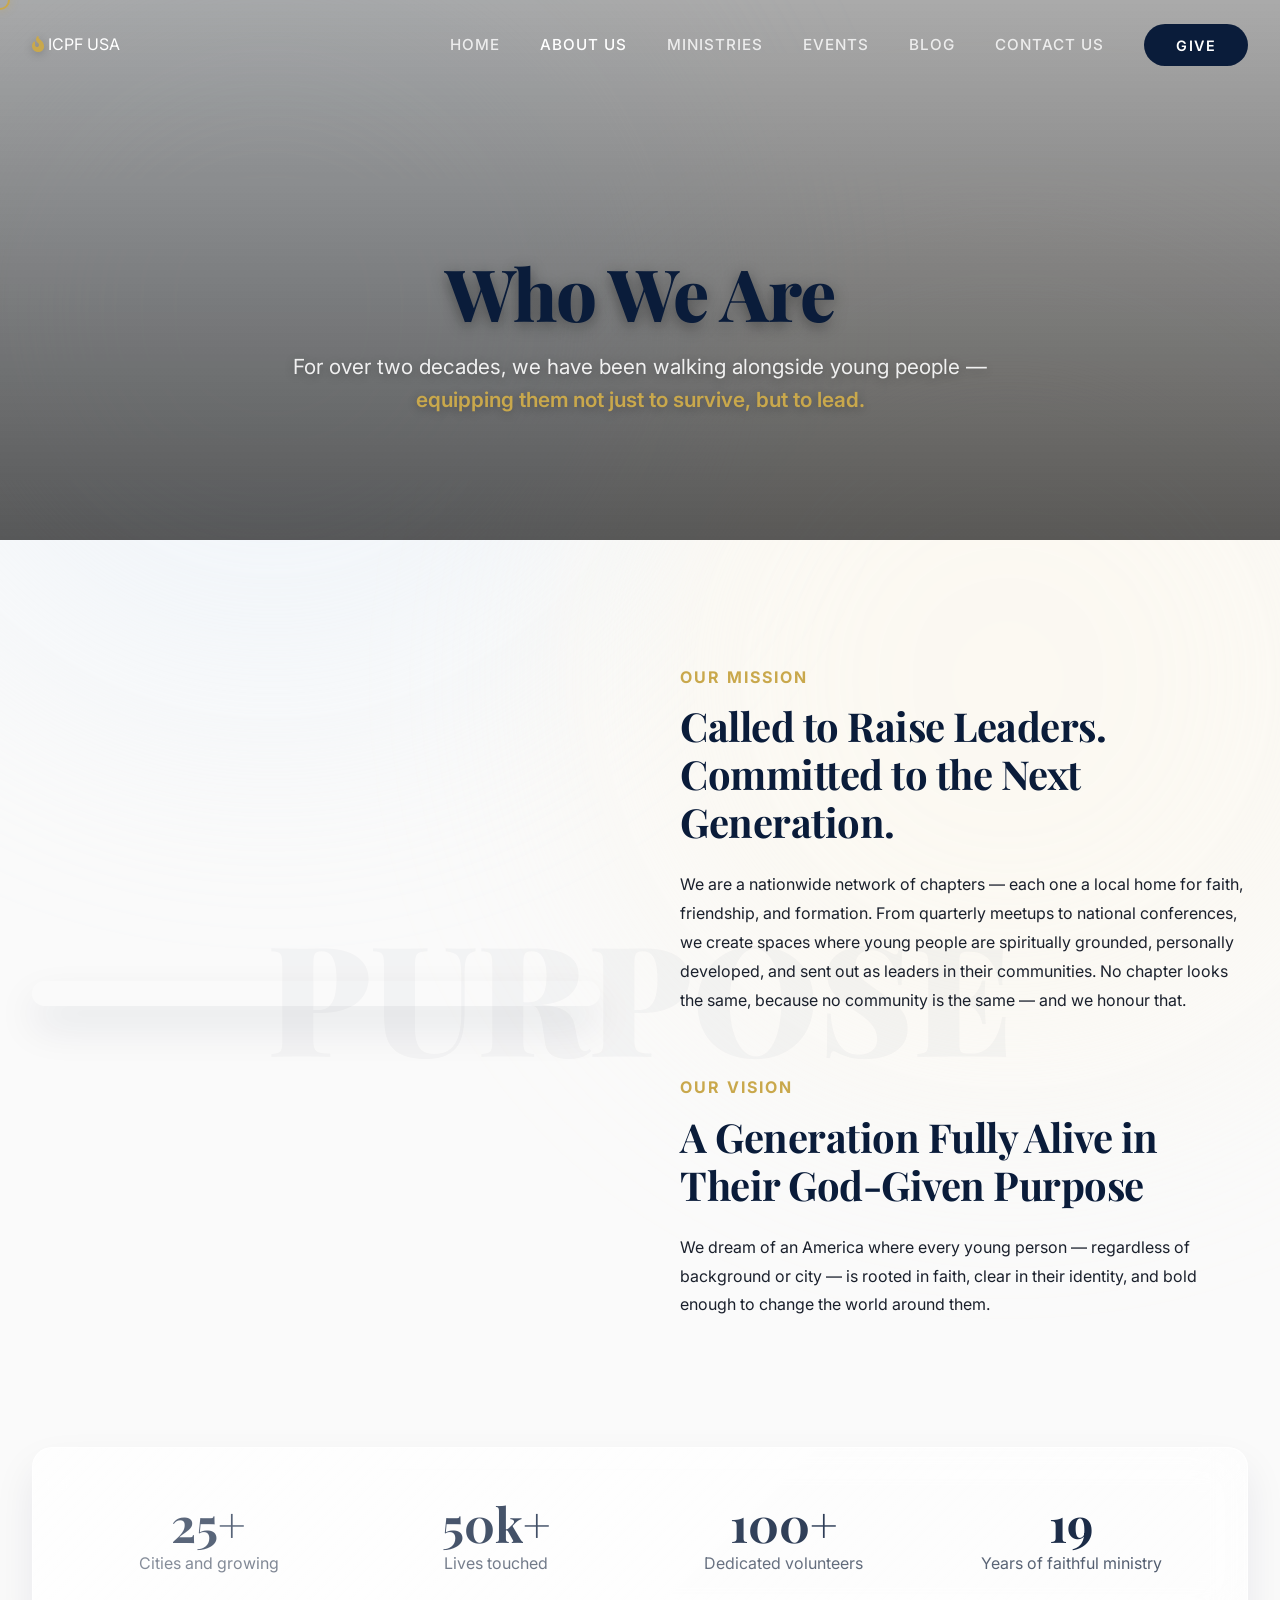
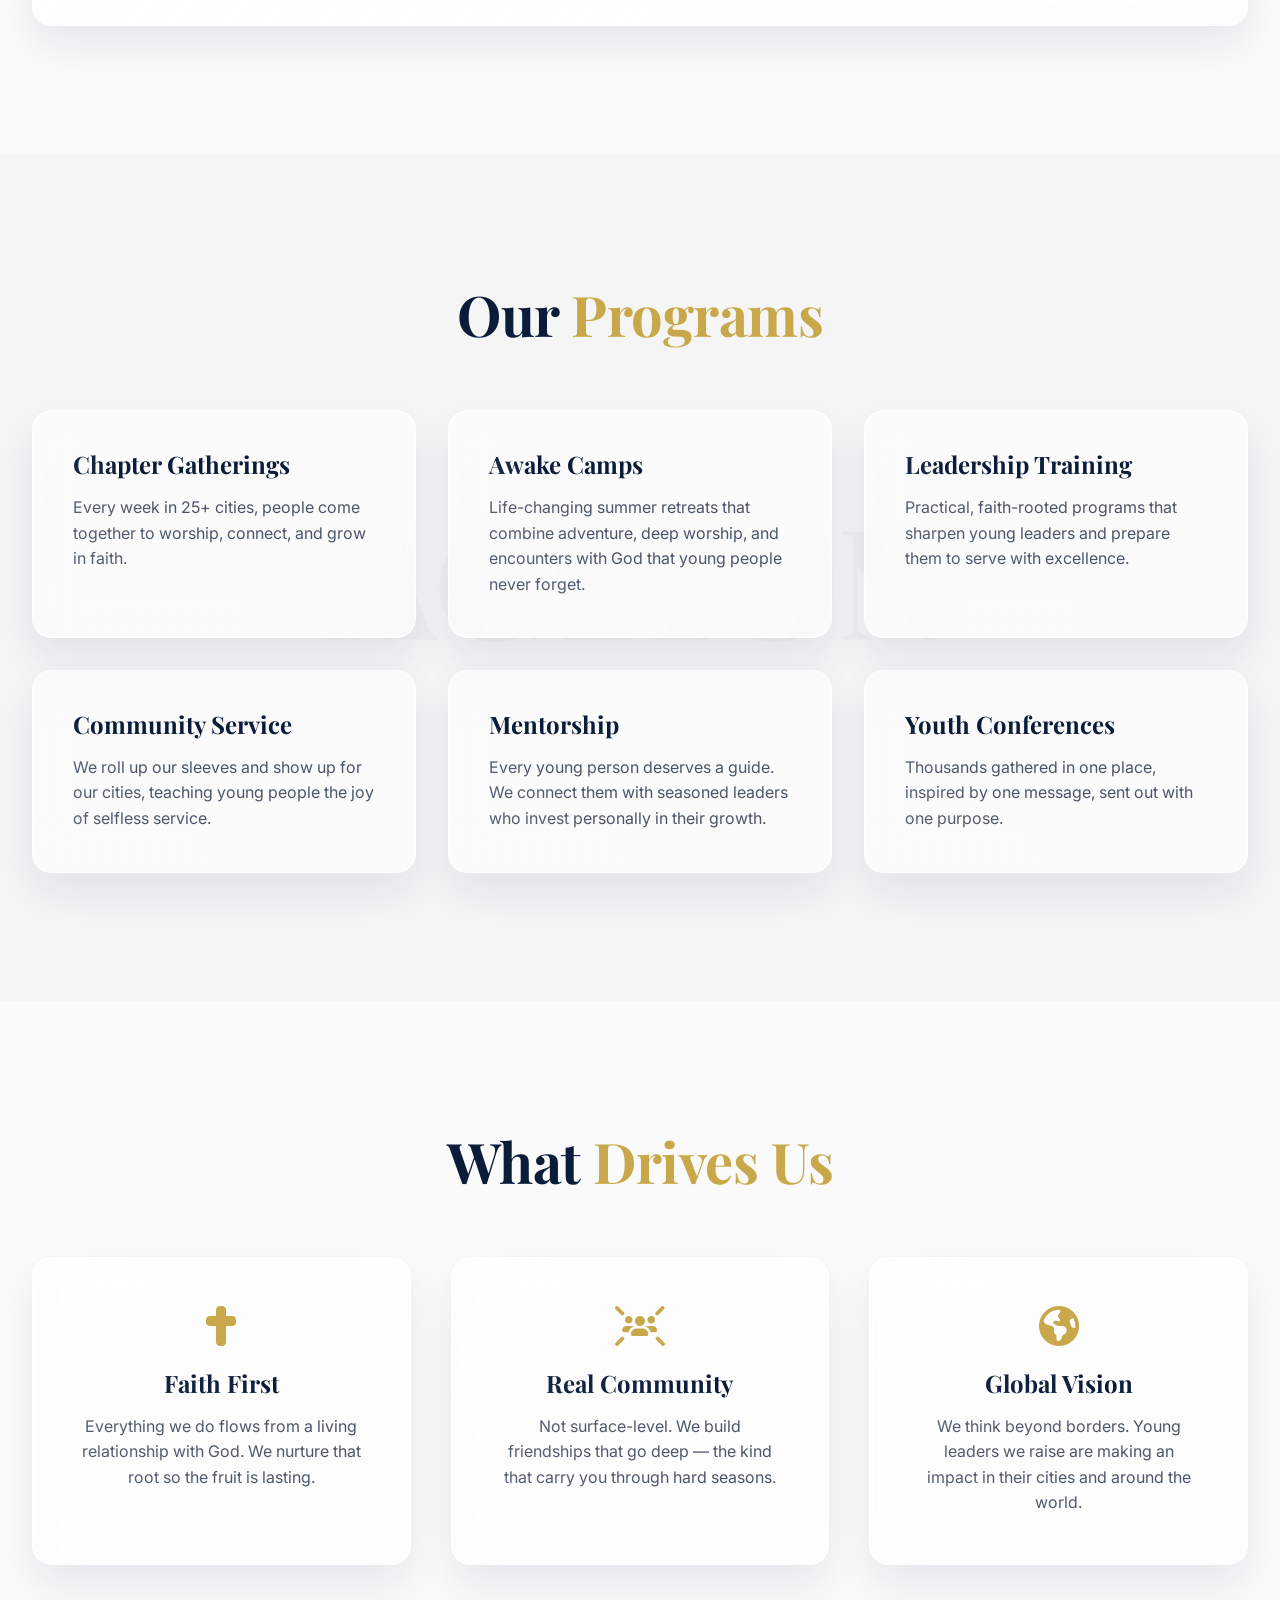
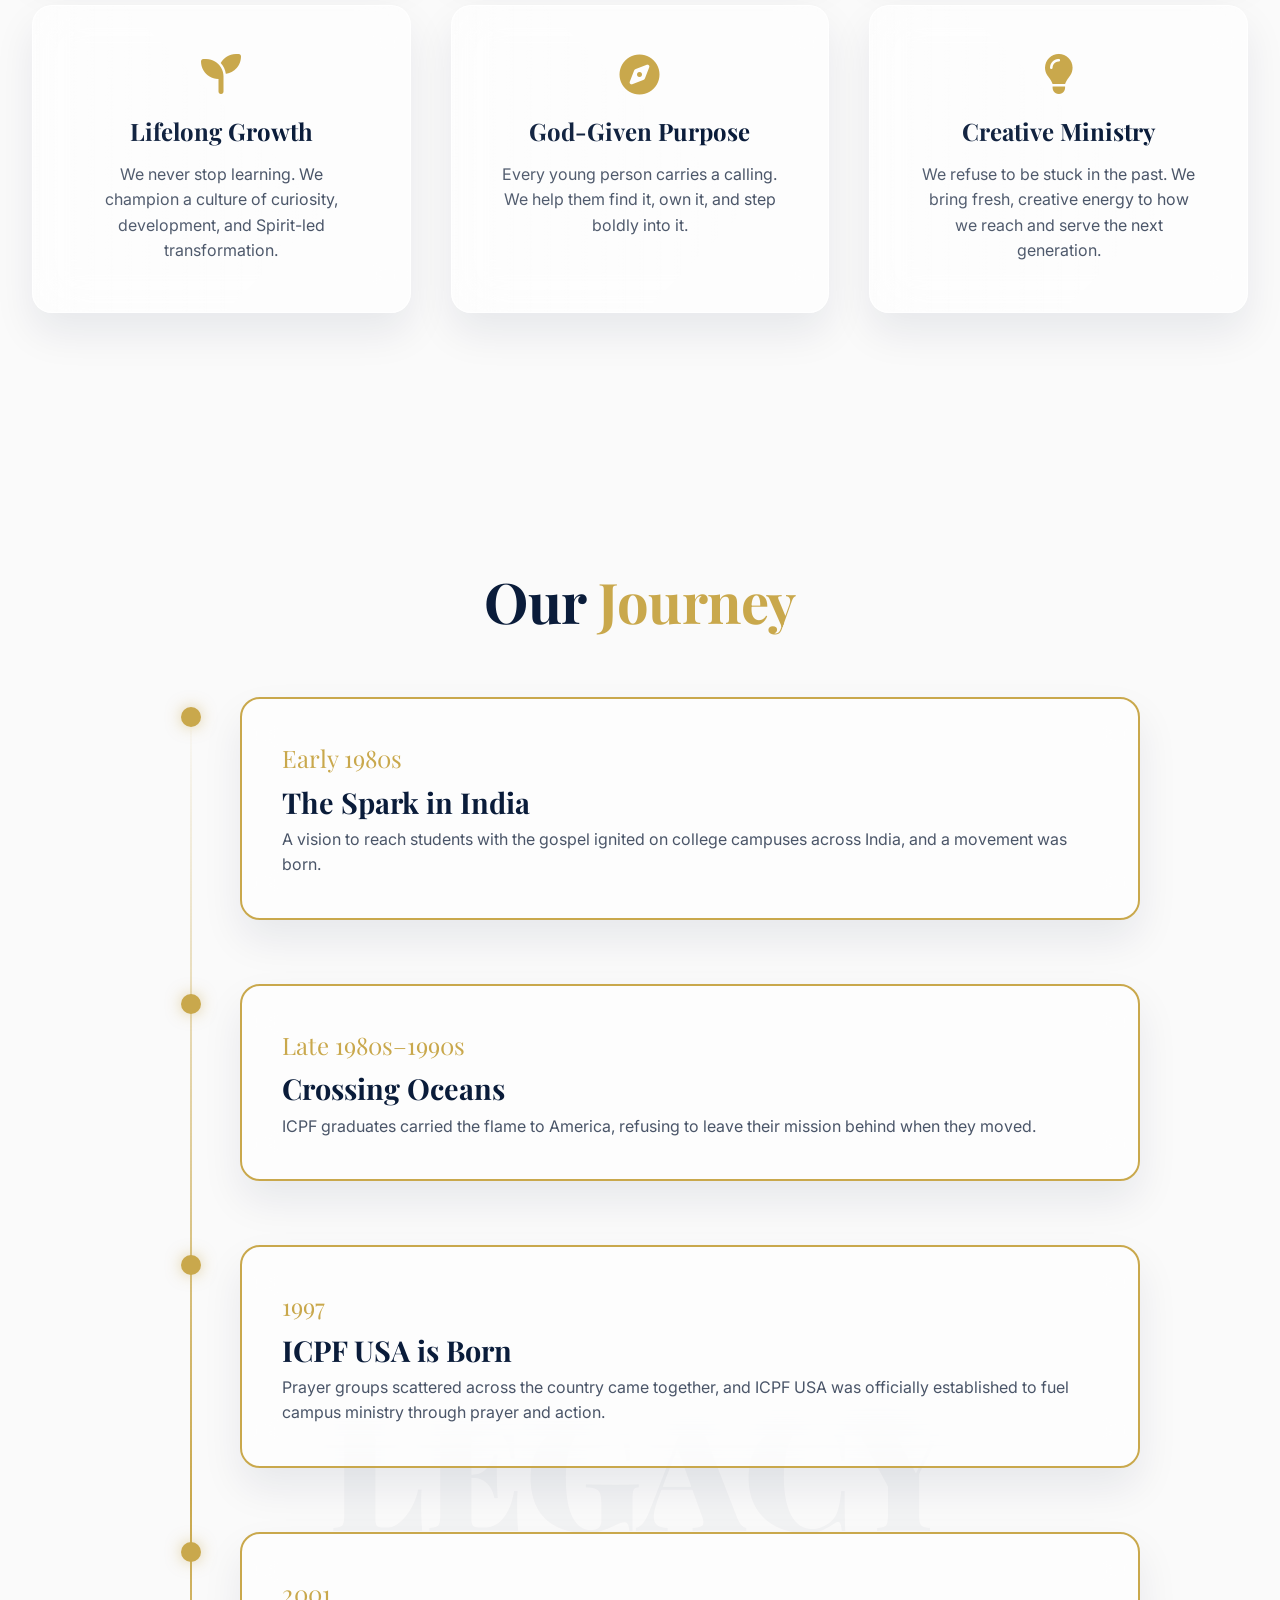
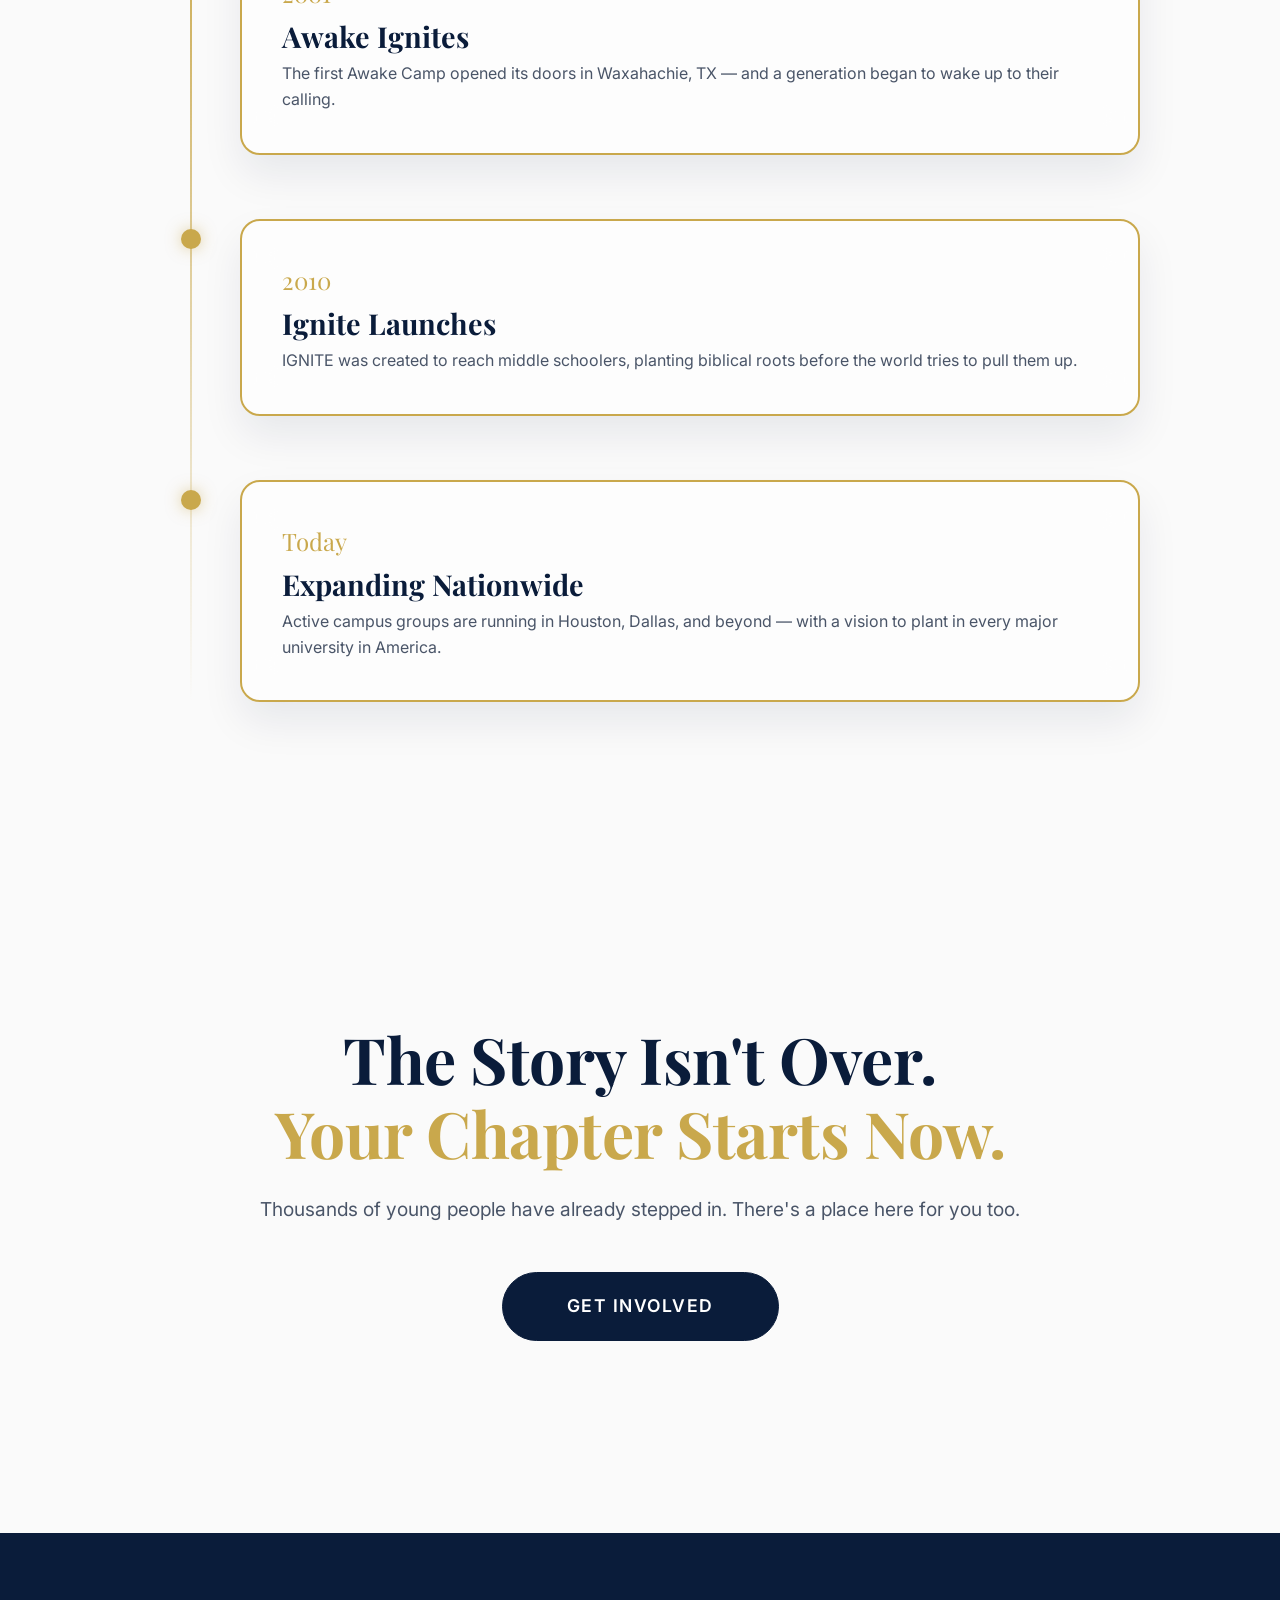
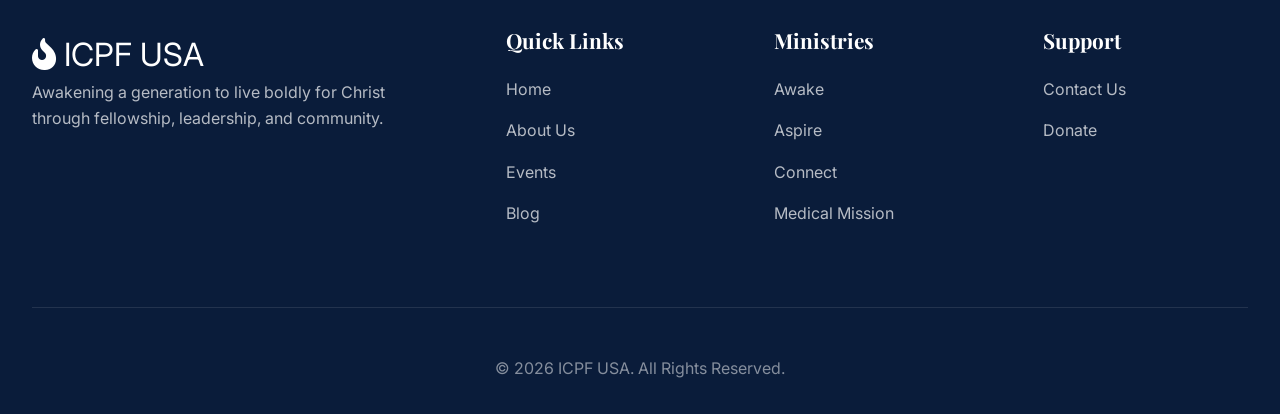
==== commit b2d1c9c6: "Add files via upload" ====
--- a/about.html
+++ b/about.html
@@ -3,7 +3,7 @@
 
 <head>
     <meta charset="UTF-8">
-    <meta name="viewport" content="width=device-width, initial-scale=1.0">
+    <meta name="viewport" content="width=1300">
     <title>About Us | ICPF USA</title>
     <meta name="description"
         content="Learn about ICPF USA's mission, vision, values, and history of equipping the next generation.">
--- a/styles.css
+++ b/styles.css
@@ -218,6 +218,8 @@
 
 .nav-container { display: flex; justify-content: space-between; align-items: center; }
 
+.hamburger { display: none; }
+
 /* In a light theme, we need the nav links to be dark when scrolled, or dark on light pages */
 .navbar .logo { color: var(--color-white); transition: color 0.3s; }
 .navbar.scrolled .logo { color: var(--color-navy); }
@@ -455,24 +457,7 @@
 .delay-300 { transition-delay: 0.3s; }
 .delay-400 { transition-delay: 0.4s; }
 
-/* Responsive */
-@media (max-width: 1024px) {
-  h1 { font-size: 3.5rem; }
-  .split-section { grid-template-columns: 1fr; gap: 4rem; }
-  .footer-grid { grid-template-columns: 1fr 1fr; }
-}
-
-@media (max-width: 768px) {
-  h1 { font-size: 2.8rem; } h2 { font-size: 2.2rem; }
-  .custom-cursor { display: none; }
-  body { cursor: auto; }
-  .nav-links { display: none; }
-  .hamburger { display: block; }
-  .footer-grid { grid-template-columns: 1fr; }
-  .timeline-content { margin-left: 60px; width: calc(100% - 60px); }
-  .creative-timeline::before { left: 20px; }
-  .timeline-dot { left: 11px; }
-}
+/* Responsive styles removed to force PC view on mobile */
 
 /* FX Particles */
 .fx-particles {
@@ -604,12 +589,7 @@
   line-height: 1.4;
 }
 
-@media (max-width: 768px) {
-  .hero-features {
-    flex-direction: column;
-    align-items: center;
-  }
-}
+/* Responsive styles removed to force PC view on mobile */
 
 /* Creative Hero Badge */
 .hero-badge-creative {
@@ -671,11 +651,7 @@
   100% { background-position: 0% 50%; }
 }
 
-@media (max-width: 768px) {
-  .hero-title {
-    font-size: 3.5rem;
-  }
-}
+/* Responsive styles removed to force PC view on mobile */
 
 /* Creative Vertical Cards (Values, etc.) */
 .creative-card {
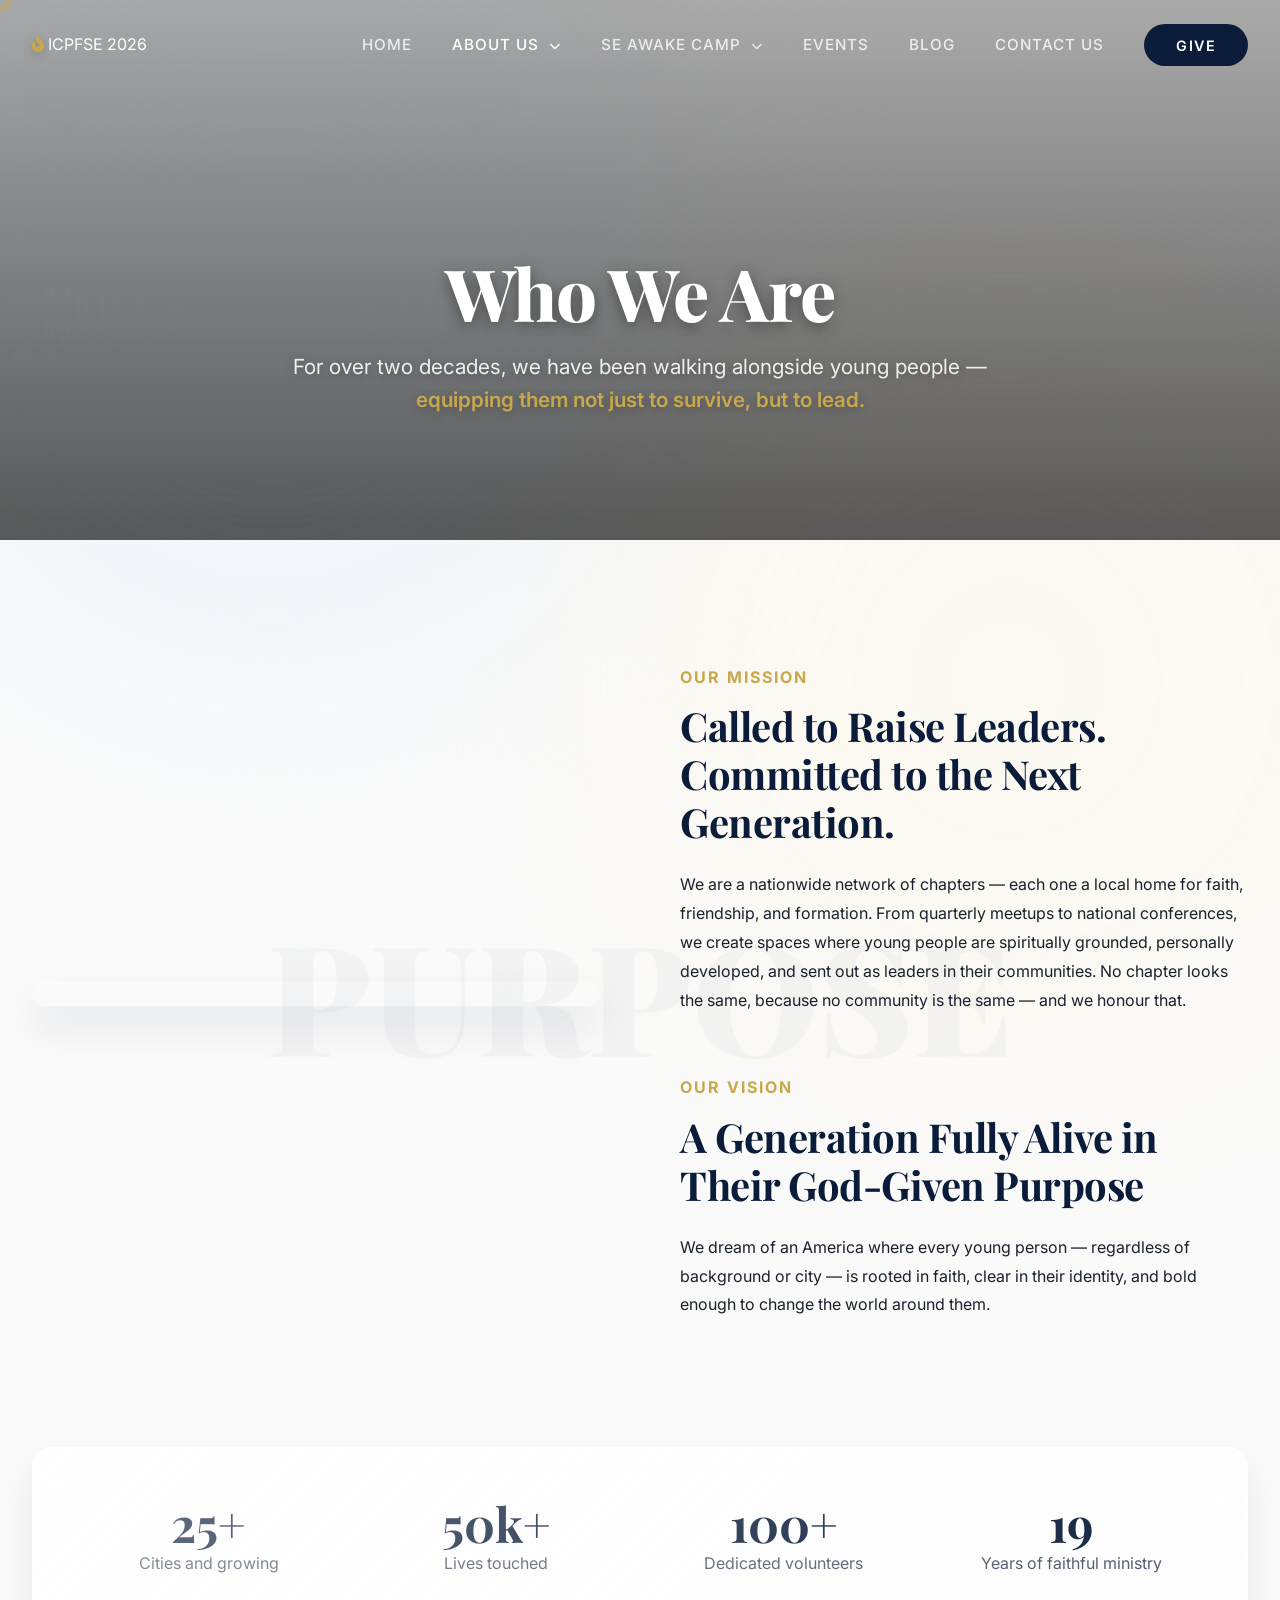
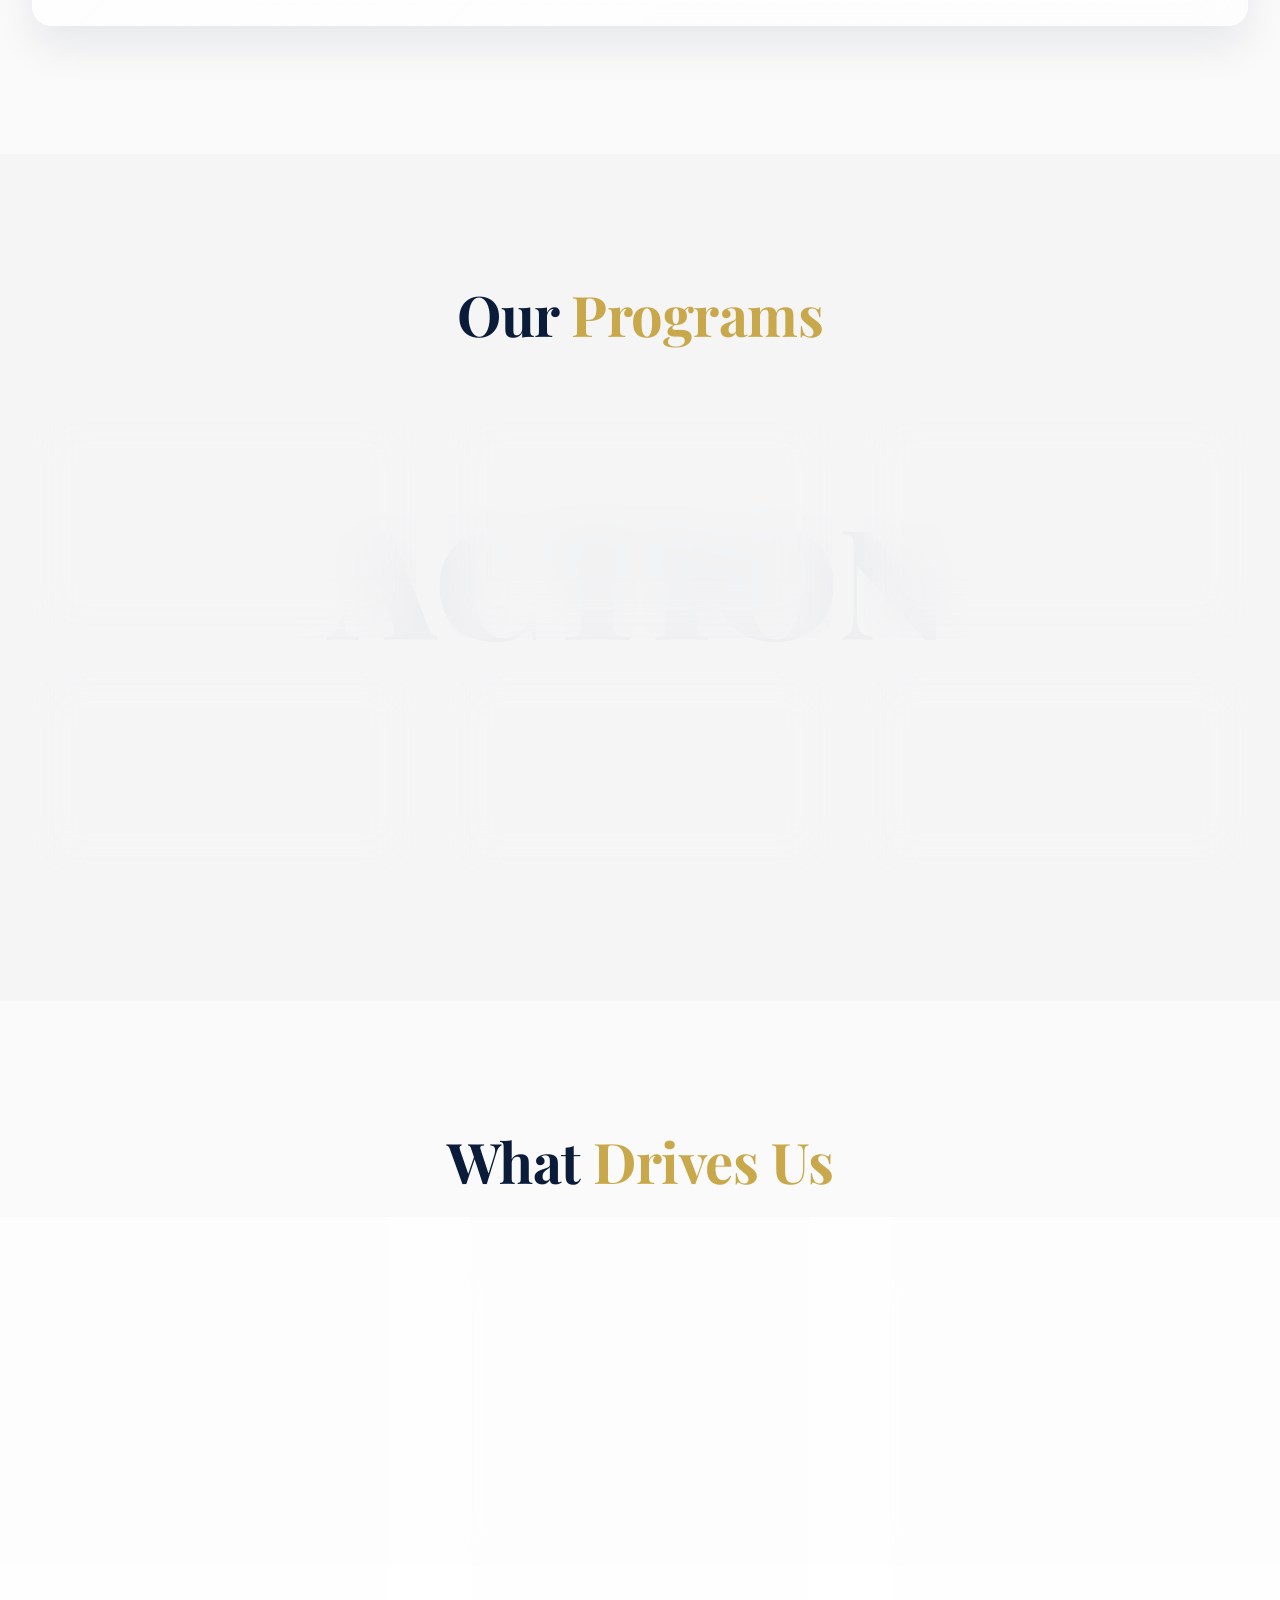
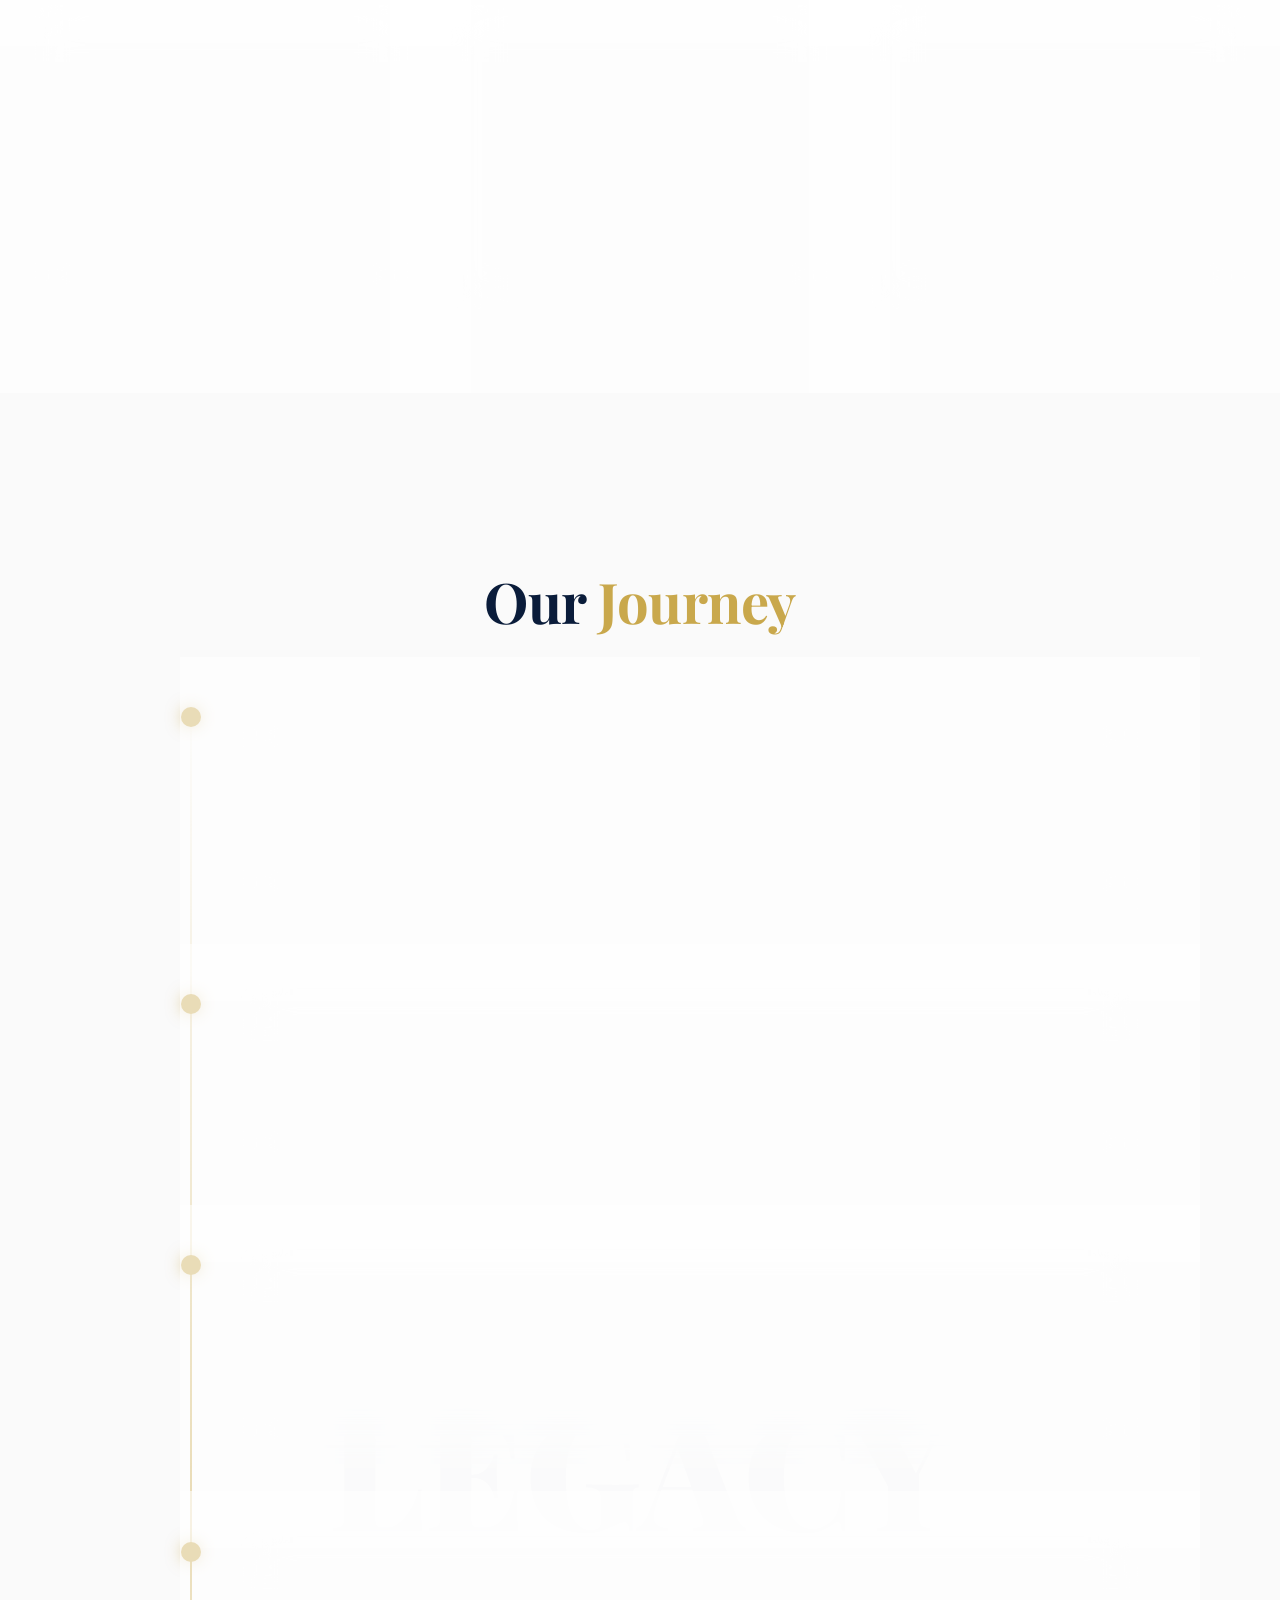
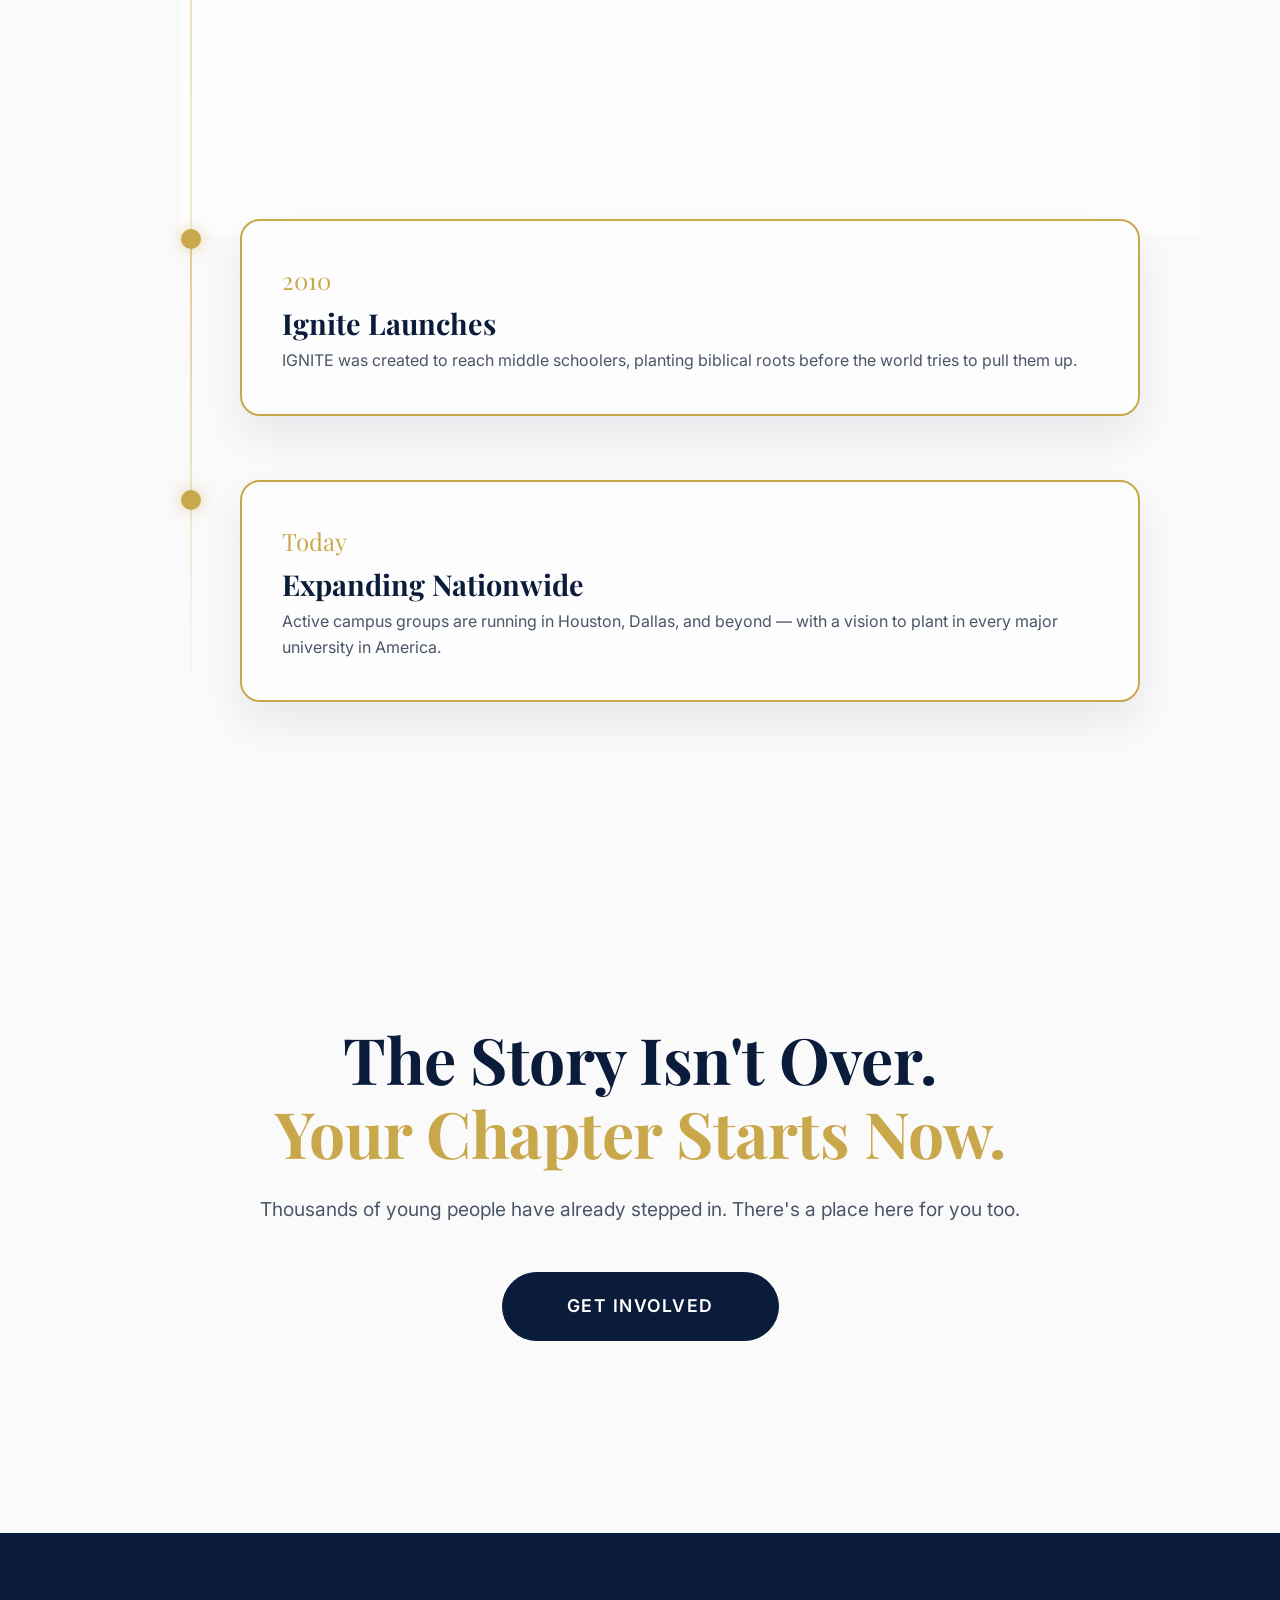
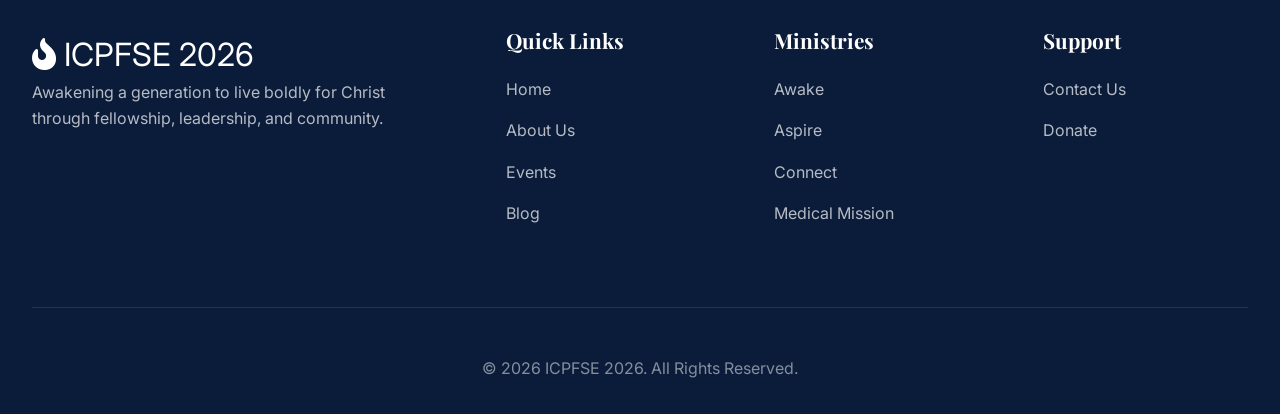
==== commit 05ae2368: "Add files via upload" ====
--- a/about.html
+++ b/about.html
@@ -4,9 +4,9 @@
 <head>
     <meta charset="UTF-8">
     <meta name="viewport" content="width=1300">
-    <title>About Us | ICPF USA</title>
+    <title>About Us | ICPFSE 2026</title>
     <meta name="description"
-        content="Learn about ICPF USA's mission, vision, values, and history of equipping the next generation.">
+        content="Learn about ICPFSE 2026's mission, vision, values, and history of equipping the next generation.">
 
     <!-- Google Fonts -->
     <link rel="preconnect" href="https://fonts.googleapis.com">
@@ -28,7 +28,7 @@
     <nav class="navbar">
         <div class="container nav-container">
             <a href="index.html" class="logo">
-                <i class="fa-solid fa-fire-flame-curved"></i> ICPF USA
+                <i class="fa-solid fa-fire-flame-curved"></i> ICPFSE 2026
             </a>
 
             <button class="hamburger">
@@ -37,8 +37,23 @@
 
             <div class="nav-links">
                 <a href="index.html" class="nav-link">Home</a>
-                <a href="about.html" class="nav-link active">About Us</a>
-                <a href="ministries.html" class="nav-link">Ministries</a>
+                <div class="dropdown">
+                    <a href="about.html" class="nav-link active">About Us <i class="fa-solid fa-chevron-down"
+                            style="font-size: 0.7rem; margin-left: 5px; vertical-align: middle;"></i></a>
+                    <div class="dropdown-menu">
+                        <a href="leadership.html#leadership-team" class="dropdown-item">National Leadership</a>
+                    </div>
+                </div>
+                <div class="dropdown">
+                    <a href="awake-camp.html" class="nav-link">SE Awake Camp <i class="fa-solid fa-chevron-down"
+                            style="font-size: 0.7rem; margin-left: 5px; vertical-align: middle;"></i></a>
+                    <div class="dropdown-menu">
+                        <a href="camp-team.html" class="dropdown-item">Camp Team</a>
+                        <a href="registration.html" class="dropdown-item">Registration</a>
+                        <a href="speakers.html" class="dropdown-item">Speakers</a>
+                        <a href="partner-churches.html" class="dropdown-item">Partner Churches</a>
+                    </div>
+                </div>
                 <a href="events.html" class="nav-link">Events</a>
                 <a href="blog.html" class="nav-link">Blog</a>
                 <a href="contact.html" class="nav-link">Contact Us</a>
@@ -49,11 +64,13 @@
 
     <!-- Page Header -->
     <header class="page-header">
-        <div class="page-header-bg" style="background: url('https://picsum.photos/id/1012/1920/800') center/cover;">
+        <div class="page-header-bg" style="background: url('about.jpg') center/cover;">
         </div>
         <div class="hero-overlay"></div>
         <div class="container">
-            <h1 class="animate-slide-up delay-100">Who We Are</h1>
+            <h1 class="animate-slide-up delay-100" style="color: white;">
+                Who We Are
+            </h1>
             <p class="animate-slide-up delay-200">
                 For over two decades, we have been walking alongside young people — <br>
                 <span class="text-gold" style="font-weight: 600;">equipping them not just to survive, but to
@@ -285,10 +302,12 @@
                         <div class="tilt-content">
                             <div class="timeline-date">1997</div>
                             <h3 class="timeline-title"
-                                style="font-size: 1.8rem; color: var(--color-navy); margin-bottom: 0.5rem;">ICPF USA is
+                                style="font-size: 1.8rem; color: var(--color-navy); margin-bottom: 0.5rem;">ICPFSE 2026
+                                is
                                 Born</h3>
                             <p style="color: var(--color-text-light);">Prayer groups scattered across the country came
-                                together, and ICPF USA was officially established to fuel campus ministry through prayer
+                                together, and ICPFSE 2026 was officially established to fuel campus ministry through
+                                prayer
                                 and action.</p>
                         </div>
                     </div>
@@ -359,7 +378,7 @@
                 <div class="footer-brand">
                     <a href="index.html" class="logo"
                         style="font-size: 2rem; margin-bottom: 1.5rem; color: var(--color-white);">
-                        <i class="fa-solid fa-fire-flame-curved"></i> ICPF USA
+                        <i class="fa-solid fa-fire-flame-curved"></i> ICPFSE 2026
                     </a>
                     <p style="color: rgba(255,255,255,0.7); font-size: 1rem;">Awakening a generation to live boldly for
                         Christ through fellowship, leadership, and community.</p>
@@ -378,10 +397,10 @@
                 <div>
                     <h4 class="footer-title">Ministries</h4>
                     <ul class="footer-links">
-                        <li><a href="ministries.html#awake">Awake</a></li>
-                        <li><a href="ministries.html#aspire">Aspire</a></li>
-                        <li><a href="ministries.html#connect">Connect</a></li>
-                        <li><a href="ministries.html#medical">Medical Mission</a></li>
+                        <li><a href="awake-camp.html#awake">Awake</a></li>
+                        <li><a href="awake-camp.html#aspire">Aspire</a></li>
+                        <li><a href="awake-camp.html#connect">Connect</a></li>
+                        <li><a href="awake-camp.html#medical">Medical Mission</a></li>
                     </ul>
                 </div>
 
@@ -396,7 +415,7 @@
 
             <div
                 style="text-align: center; padding-top: 3rem; border-top: 1px solid rgba(255,255,255,0.1); color: rgba(255,255,255,0.5);">
-                <p>&copy; 2026 ICPF USA. All Rights Reserved.</p>
+                <p>&copy; 2026 ICPFSE 2026. All Rights Reserved.</p>
             </div>
         </div>
     </footer>
--- a/styles.css
+++ b/styles.css
@@ -241,6 +241,118 @@
 
 .nav-give-btn { padding: 0.6rem 2rem; border: none; }
 
+/* Dropdown Navigation */
+.dropdown {
+  position: relative;
+  display: inline-block;
+}
+
+.dropdown-menu {
+  position: absolute;
+  top: 100%;
+  left: 50%;
+  transform: translateX(-50%) translateY(10px);
+  background: var(--glass-bg);
+  backdrop-filter: var(--glass-blur);
+  -webkit-backdrop-filter: var(--glass-blur);
+  border: 1px solid var(--glass-border);
+  border-radius: 12px;
+  min-width: 220px;
+  padding: 0.8rem 0;
+  box-shadow: var(--glass-shadow);
+  opacity: 0;
+  visibility: hidden;
+  transition: all 0.3s cubic-bezier(0.25, 1, 0.5, 1);
+  z-index: 1000;
+}
+
+.dropdown:hover .dropdown-menu {
+  opacity: 1;
+  visibility: visible;
+  transform: translateX(-50%) translateY(0);
+}
+
+.dropdown-item {
+  display: block;
+  padding: 0.8rem 1.5rem;
+  color: var(--color-navy);
+  font-weight: 500;
+  font-size: 0.9rem;
+  text-transform: uppercase;
+  letter-spacing: 1px;
+  transition: all 0.2s ease;
+}
+
+.dropdown-item:hover {
+  background: rgba(201, 168, 76, 0.1);
+  color: var(--color-gold);
+  padding-left: 1.8rem;
+}
+
+/* Leadership Team Grid */
+.leadership-grid {
+  display: grid;
+  grid-template-columns: repeat(auto-fill, minmax(280px, 1fr));
+  gap: 4rem 2rem;
+  margin-top: 4rem;
+  scroll-margin-top: 120px; /* Accounts for fixed navbar */
+}
+
+#leadership-team {
+  scroll-margin-top: 100px;
+}
+
+.leader-card {
+  text-align: center;
+  transition: transform 0.4s ease;
+}
+
+.leader-img-container {
+  position: relative;
+  width: 220px;
+  height: 220px;
+  margin: 0 auto 1.5rem;
+  border-radius: 50%;
+  overflow: hidden;
+  border: 4px solid var(--color-white);
+  box-shadow: 0 10px 30px rgba(0,0,0,0.1);
+  transition: all 0.5s cubic-bezier(0.175, 0.885, 0.32, 1.275);
+  background: var(--color-white);
+}
+
+.leader-card:hover .leader-img-container {
+  transform: scale(1.05) translateY(-10px);
+  border-color: var(--color-gold);
+  box-shadow: 0 20px 40px rgba(201, 168, 76, 0.3);
+}
+
+.leader-img {
+  width: 100%;
+  height: 100%;
+  object-fit: cover;
+  transition: transform 0.5s ease;
+}
+
+.leader-card:hover .leader-img {
+  transform: scale(1.1);
+}
+
+.leader-name {
+  font-size: 1.6rem;
+  margin-bottom: 0.5rem;
+  color: var(--color-navy);
+  font-family: var(--font-heading);
+}
+
+.leader-role {
+  color: var(--color-gold);
+  font-weight: 700;
+  font-size: 0.85rem;
+  text-transform: uppercase;
+  letter-spacing: 2px;
+}
+
+
 /* 3D Glass Cards - Light Theme */
 .tilt-card {
   background: var(--glass-bg);
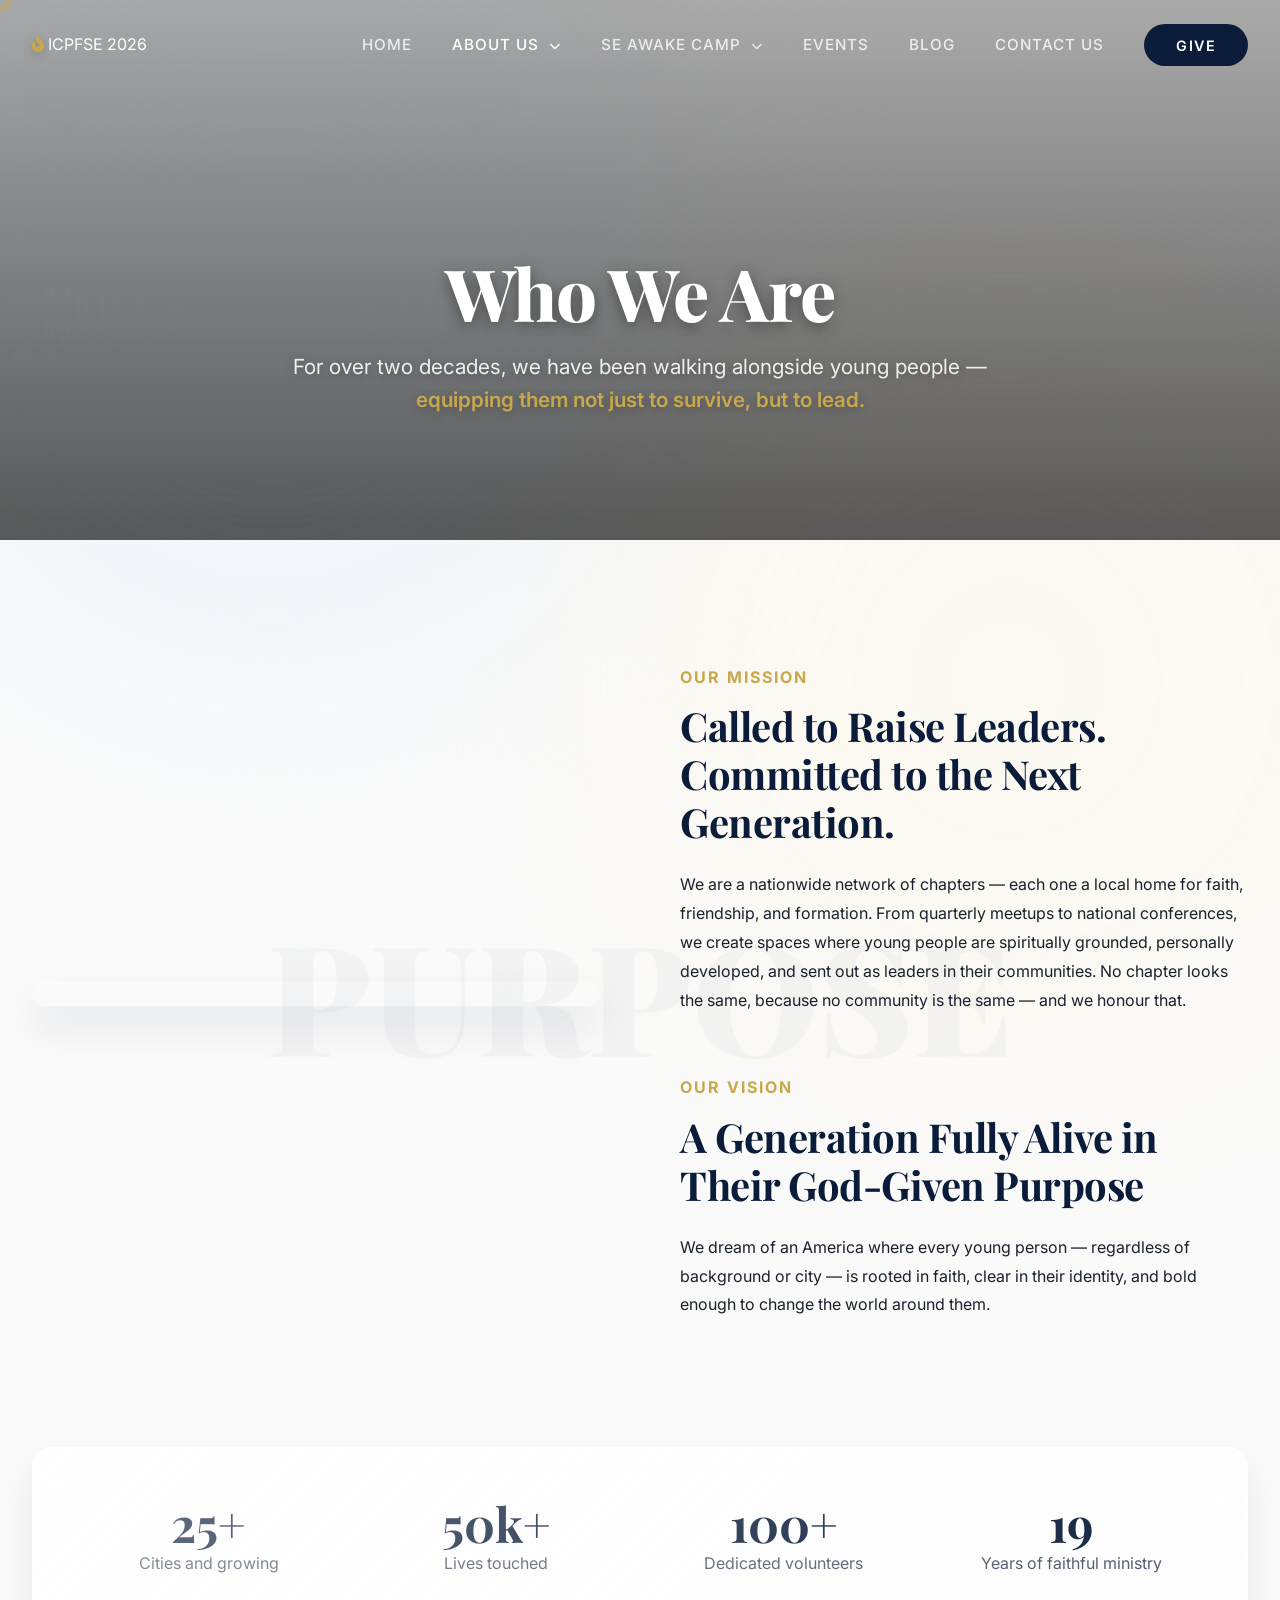
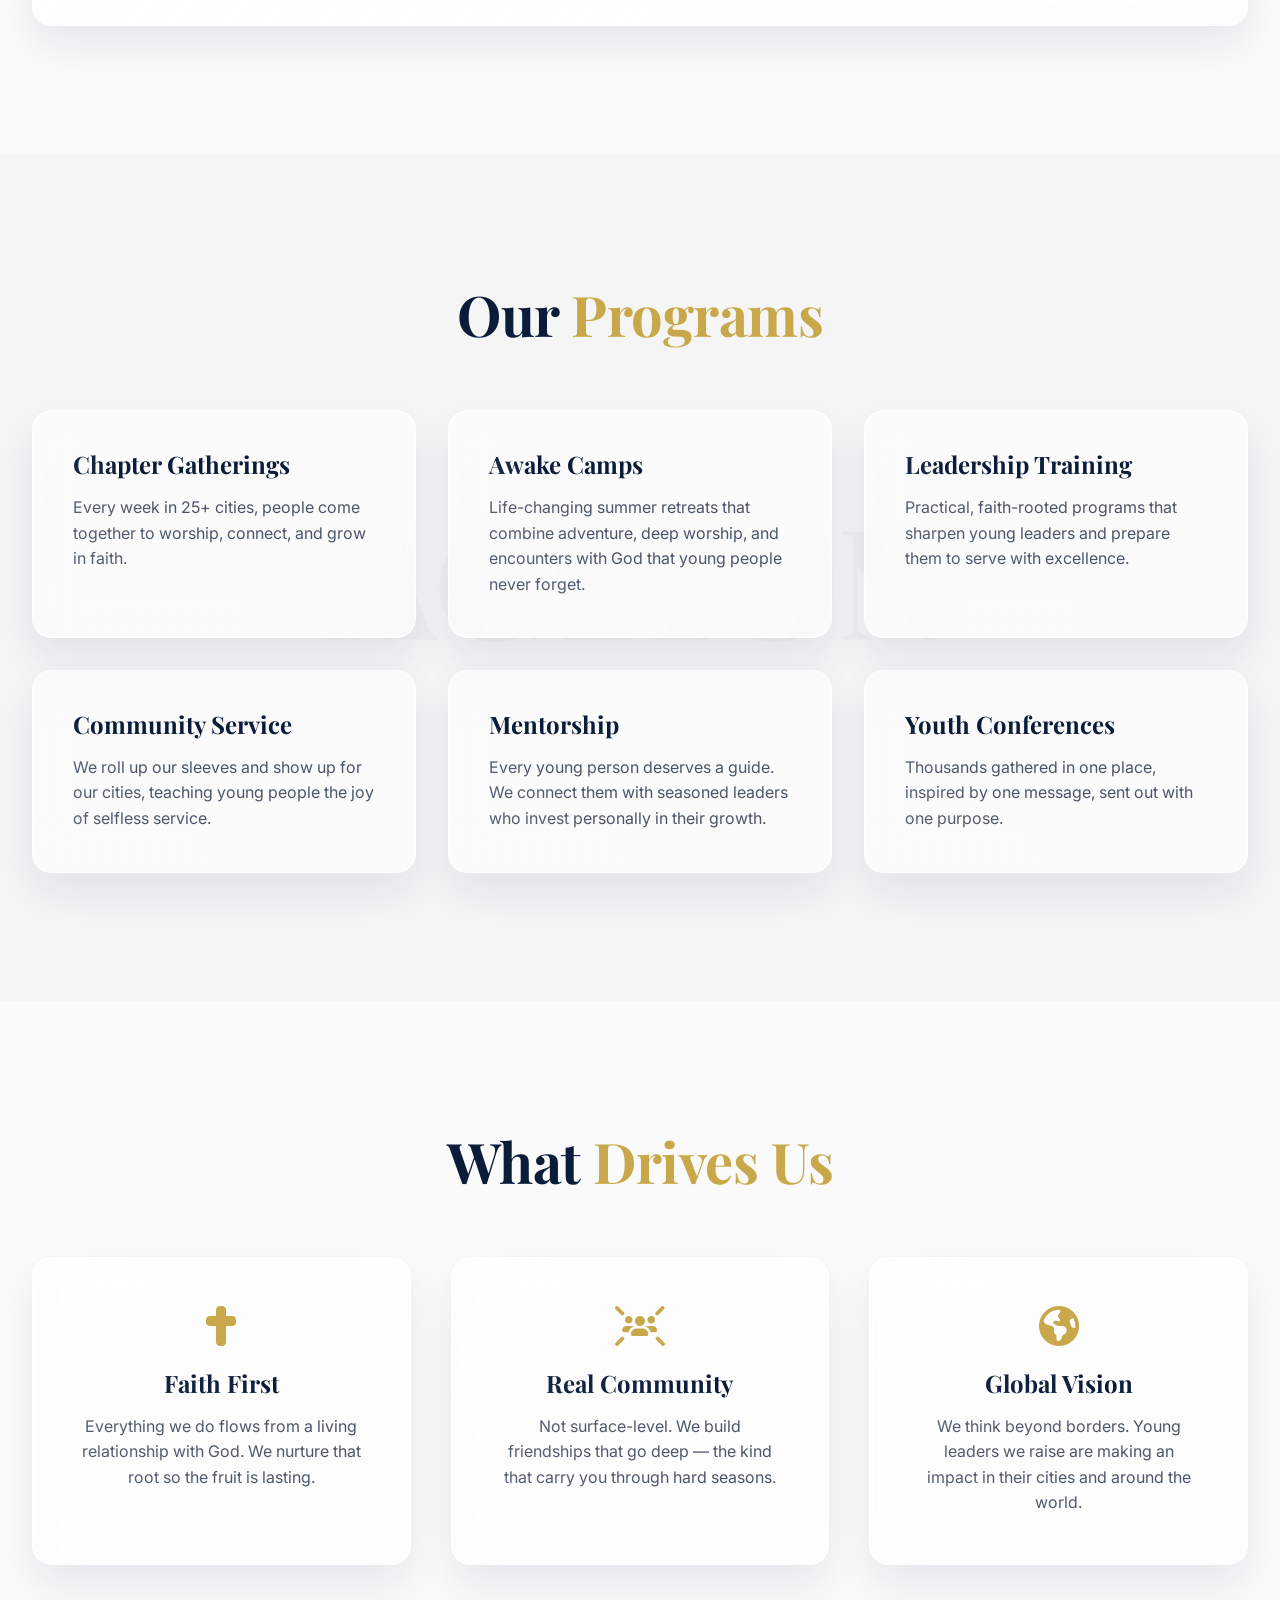
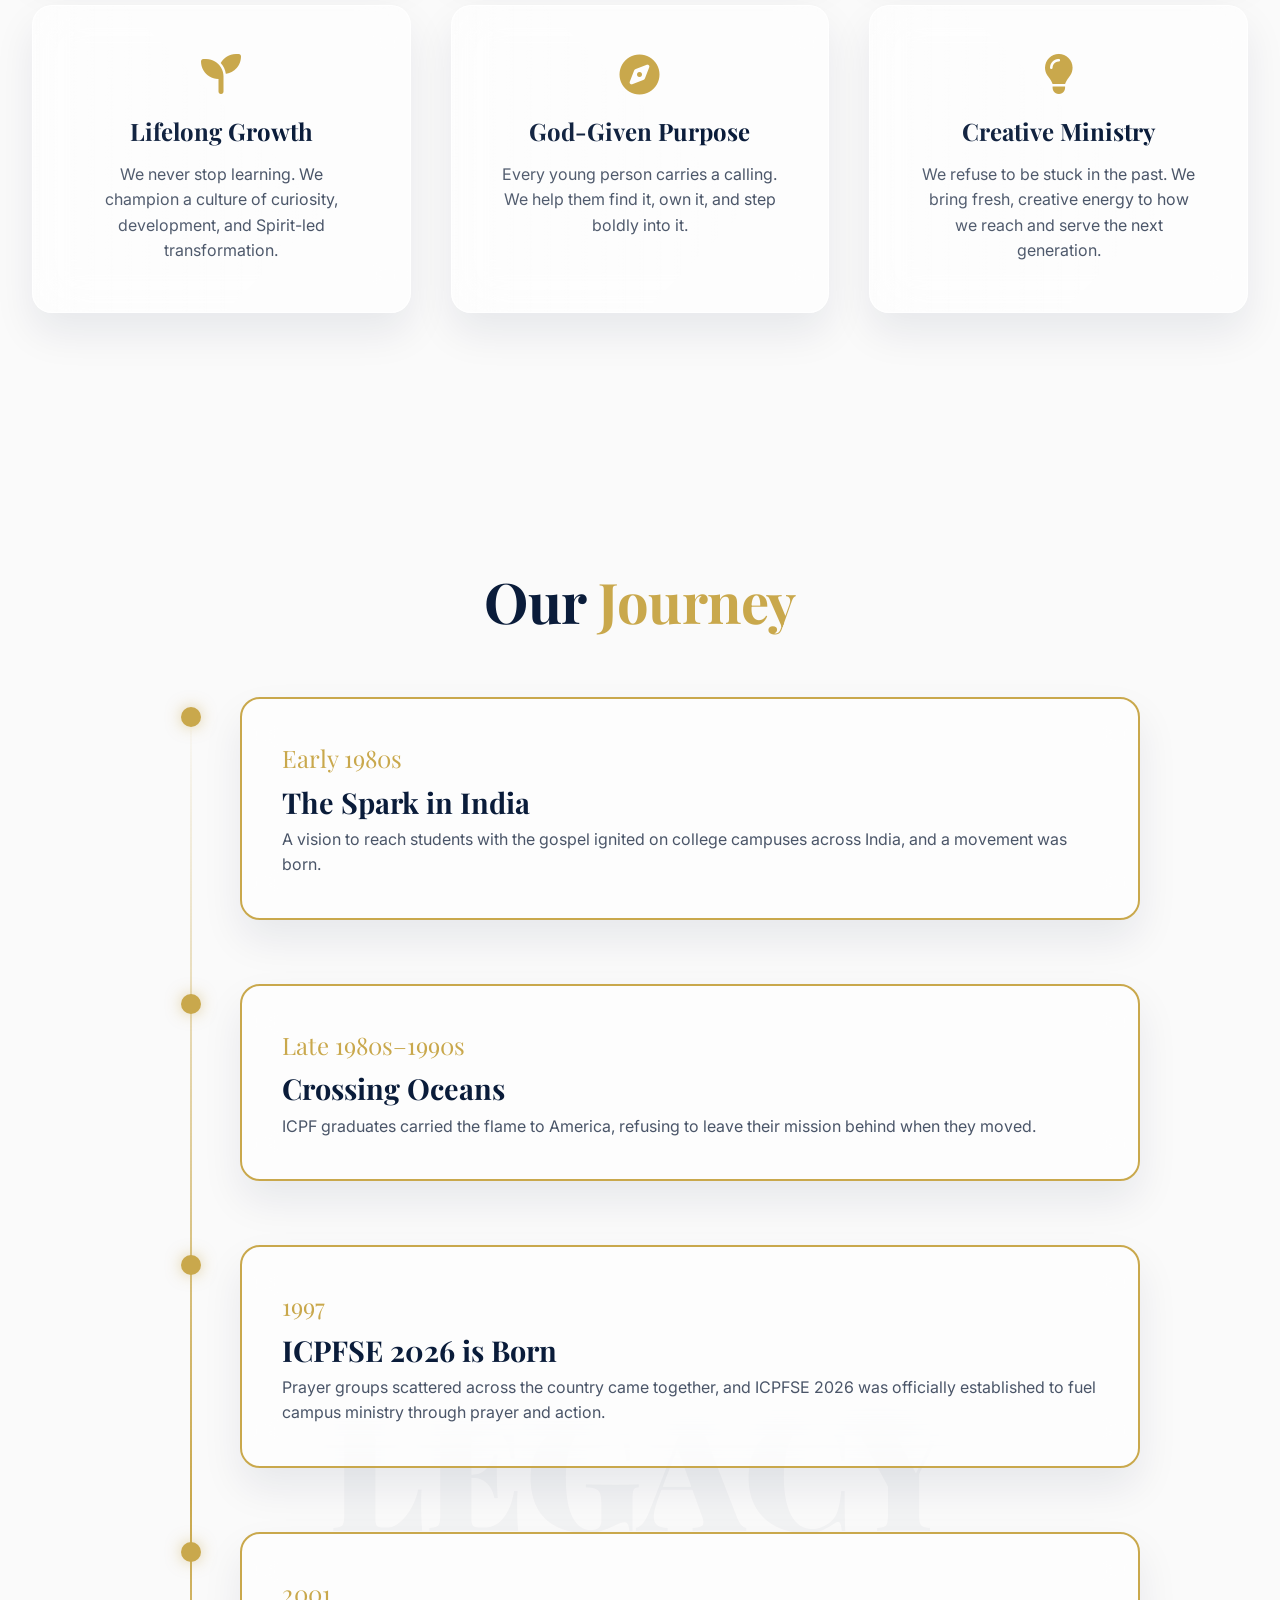
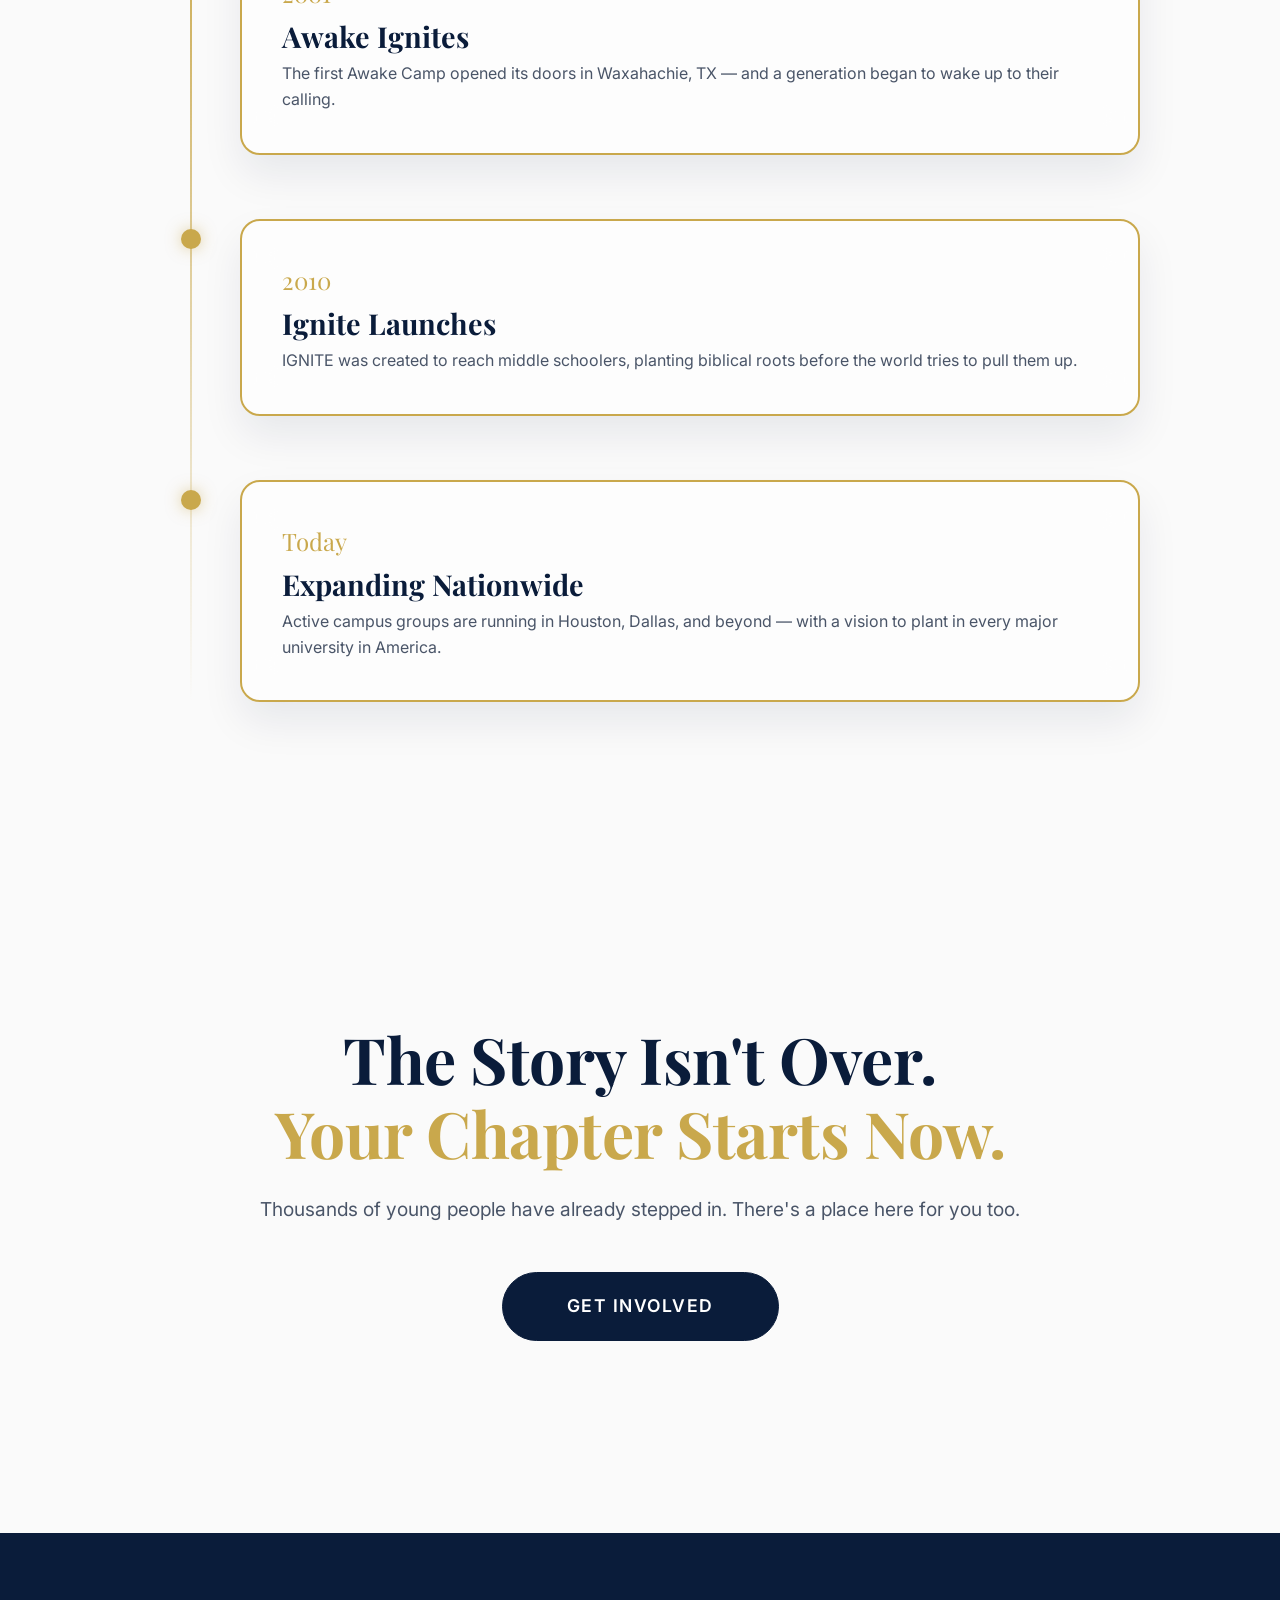
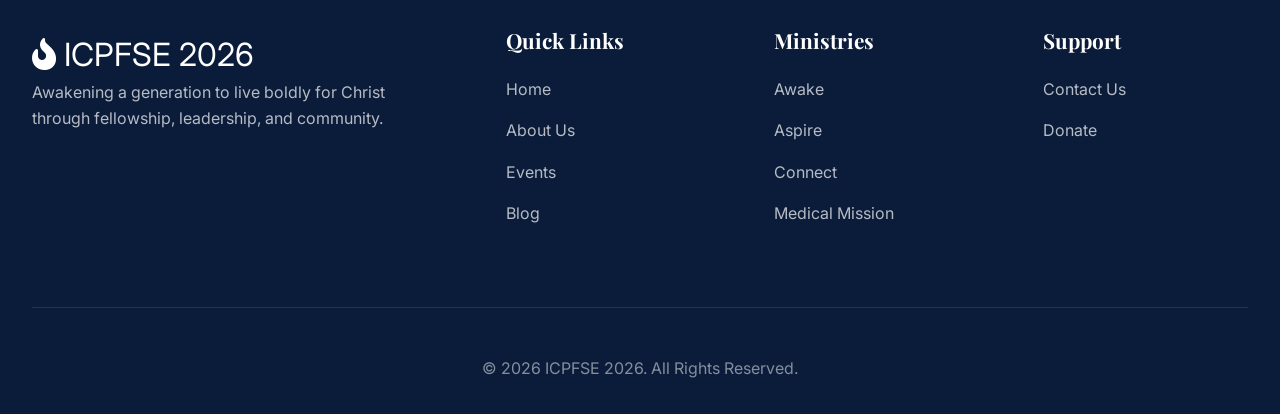
==== commit ebef7f3b: "Add files via upload" ====
--- a/about.html
+++ b/about.html
@@ -1,427 +1,427 @@
-<!DOCTYPE html>
-<html lang="en">
-
-<head>
-    <meta charset="UTF-8">
-    <meta name="viewport" content="width=1300">
-    <title>About Us | ICPFSE 2026</title>
-    <meta name="description"
-        content="Learn about ICPFSE 2026's mission, vision, values, and history of equipping the next generation.">
-
-    <!-- Google Fonts -->
-    <link rel="preconnect" href="https://fonts.googleapis.com">
-    <link rel="preconnect" href="https://fonts.gstatic.com" crossorigin>
-    <link
-        href="https://fonts.googleapis.com/css2?family=Inter:wght@300;400;500;600;700&family=Playfair+Display:ital,wght@0,400;0,600;0,700;0,900;1,400&display=swap"
-        rel="stylesheet">
-
-    <!-- Font Awesome -->
-    <link rel="stylesheet" href="https://cdnjs.cloudflare.com/ajax/libs/font-awesome/6.4.0/css/all.min.css">
-
-    <!-- Custom CSS -->
-    <link rel="stylesheet" href="styles.css">
-</head>
-
-<body>
-
-    <!-- Navigation -->
-    <nav class="navbar">
-        <div class="container nav-container">
-            <a href="index.html" class="logo">
-                <i class="fa-solid fa-fire-flame-curved"></i> ICPFSE 2026
-            </a>
-
-            <button class="hamburger">
-                <i class="fa-solid fa-bars" style="color: var(--color-navy);"></i>
-            </button>
-
-            <div class="nav-links">
-                <a href="index.html" class="nav-link">Home</a>
-                <div class="dropdown">
-                    <a href="about.html" class="nav-link active">About Us <i class="fa-solid fa-chevron-down"
-                            style="font-size: 0.7rem; margin-left: 5px; vertical-align: middle;"></i></a>
-                    <div class="dropdown-menu">
-                        <a href="leadership.html#leadership-team" class="dropdown-item">National Leadership</a>
-                    </div>
-                </div>
-                <div class="dropdown">
-                    <a href="awake-camp.html" class="nav-link">SE Awake Camp <i class="fa-solid fa-chevron-down"
-                            style="font-size: 0.7rem; margin-left: 5px; vertical-align: middle;"></i></a>
-                    <div class="dropdown-menu">
-                        <a href="camp-team.html" class="dropdown-item">Camp Team</a>
-                        <a href="registration.html" class="dropdown-item">Registration</a>
-                        <a href="speakers.html" class="dropdown-item">Speakers</a>
-                        <a href="partner-churches.html" class="dropdown-item">Partner Churches</a>
-                    </div>
-                </div>
-                <a href="events.html" class="nav-link">Events</a>
-                <a href="blog.html" class="nav-link">Blog</a>
-                <a href="contact.html" class="nav-link">Contact Us</a>
-                <a href="give.html" class="btn nav-give-btn">Give</a>
-            </div>
-        </div>
-    </nav>
-
-    <!-- Page Header -->
-    <header class="page-header">
-        <div class="page-header-bg" style="background: url('about.jpg') center/cover;">
-        </div>
-        <div class="hero-overlay"></div>
-        <div class="container">
-            <h1 class="animate-slide-up delay-100" style="color: white;">
-                Who We Are
-            </h1>
-            <p class="animate-slide-up delay-200">
-                For over two decades, we have been walking alongside young people — <br>
-                <span class="text-gold" style="font-weight: 600;">equipping them not just to survive, but to
-                    lead.</span>
-            </p>
-        </div>
-    </header>
-
-    <!-- Mission & Vision -->
-    <section class="section-padding" style="position: relative; overflow: hidden;">
-        <div class="bg-text">PURPOSE</div>
-        <div class="container split-section">
-            <div class="reveal-img-container animate-slide-up delay-200">
-                <img src="https://picsum.photos/id/1012/800/800" class="reveal-img" alt="Youth Fellowship"
-                    style="width: 100%; height: auto; border-radius: 20px;">
-            </div>
-
-            <div class="split-content animate-slide-up delay-100">
-                <div style="margin-bottom: 4rem;">
-                    <h4
-                        style="color: var(--color-gold); font-family: var(--font-body); text-transform: uppercase; letter-spacing: 2px; margin-bottom: 1rem;">
-                        Our Mission</h4>
-                    <h2 style="font-size: 2.5rem; line-height: 1.2;">Called to Raise Leaders.<br><span
-                            class="text-navy">Committed to the Next Generation.</span></h2>
-                    <p style="margin-top: 1.5rem; line-height: 1.8;">We are a nationwide network of chapters — each one
-                        a local home for faith, friendship, and formation. From quarterly meetups to national
-                        conferences, we create spaces where young people are spiritually grounded, personally developed,
-                        and sent out as leaders in their communities. No chapter looks the same, because no community is
-                        the same — and we honour that.</p>
-                </div>
-
-                <div>
-                    <h4
-                        style="color: var(--color-gold); font-family: var(--font-body); text-transform: uppercase; letter-spacing: 2px; margin-bottom: 1rem;">
-                        Our Vision</h4>
-                    <h2 style="font-size: 2.5rem; line-height: 1.2;">A Generation Fully Alive in Their <span
-                            class="text-navy">God-Given Purpose</span></h2>
-                    <p style="margin-top: 1.5rem; line-height: 1.8;">We dream of an America where every young person —
-                        regardless of background or city — is rooted in faith, clear in their identity, and bold enough
-                        to change the world around them.</p>
-                </div>
-            </div>
-        </div>
-    </section>
-
-    <!-- Stats Section -->
-    <section class="section-padding" style="padding-top: 0;">
-        <div class="container">
-            <div class="tilt-card" style="padding: 3rem;">
-                <div class="stats-grid tilt-content"
-                    style="display: grid; grid-template-columns: repeat(4, 1fr); gap: 2rem; text-align: center;">
-                    <div class="stat-item animate-slide-up delay-100">
-                        <h3 style="font-size: 3rem; color: var(--color-navy);">25+</h3>
-                        <p style="color: var(--color-text-light);">Cities and growing</p>
-                    </div>
-                    <div class="stat-item animate-slide-up delay-200">
-                        <h3 style="font-size: 3rem; color: var(--color-navy);"><span class="counter"
-                                data-target="50">0</span>k+</h3>
-                        <p style="color: var(--color-text-light);">Lives touched</p>
-                    </div>
-                    <div class="stat-item animate-slide-up delay-300">
-                        <h3 style="font-size: 3rem; color: var(--color-navy);"><span class="counter"
-                                data-target="500">100</span>+</h3>
-                        <p style="color: var(--color-text-light);">Dedicated volunteers</p>
-                    </div>
-                    <div class="stat-item animate-slide-up delay-400">
-                        <h3 style="font-size: 3rem; color: var(--color-navy);">19</h3>
-                        <p style="color: var(--color-text-light);">Years of faithful ministry</p>
-                    </div>
-                </div>
-            </div>
-        </div>
-    </section>
-
-    <!-- Programs Section -->
-    <section class="section-padding" style="background: rgba(10, 28, 58, 0.02); position: relative; overflow: hidden;">
-        <div class="bg-text">ACTION</div>
-        <div class="container">
-            <div class="text-center animate-slide-up" style="margin-bottom: 4rem;">
-                <h2>Our <span class="text-gold">Programs</span></h2>
-            </div>
-
-            <div class="creative-cards-grid" style="grid-template-columns: repeat(3, 1fr); gap: 2rem;">
-                <div class="tilt-card creative-card animate-slide-up delay-100" style="padding: 2.5rem;"
-                    data-tilt-intensity="20">
-                    <h3 class="tilt-content" style="color: var(--color-navy); font-size: 1.5rem; margin-bottom: 1rem;">
-                        Chapter Gatherings</h3>
-                    <p class="tilt-content" style="color: var(--color-text-light);">Every week in 25+ cities, people
-                        come together to worship, connect, and grow in faith.</p>
-                </div>
-                <div class="tilt-card creative-card animate-slide-up delay-200" style="padding: 2.5rem;"
-                    data-tilt-intensity="20">
-                    <h3 class="tilt-content" style="color: var(--color-navy); font-size: 1.5rem; margin-bottom: 1rem;">
-                        Awake Camps</h3>
-                    <p class="tilt-content" style="color: var(--color-text-light);">Life-changing summer retreats that
-                        combine adventure, deep worship, and encounters with God that young people never forget.</p>
-                </div>
-                <div class="tilt-card creative-card animate-slide-up delay-300" style="padding: 2.5rem;"
-                    data-tilt-intensity="20">
-                    <h3 class="tilt-content" style="color: var(--color-navy); font-size: 1.5rem; margin-bottom: 1rem;">
-                        Leadership Training</h3>
-                    <p class="tilt-content" style="color: var(--color-text-light);">Practical, faith-rooted programs
-                        that sharpen young leaders and prepare them to serve with excellence.</p>
-                </div>
-                <div class="tilt-card creative-card animate-slide-up delay-400" style="padding: 2.5rem;"
-                    data-tilt-intensity="20">
-                    <h3 class="tilt-content" style="color: var(--color-navy); font-size: 1.5rem; margin-bottom: 1rem;">
-                        Community Service</h3>
-                    <p class="tilt-content" style="color: var(--color-text-light);">We roll up our sleeves and show up
-                        for our cities, teaching young people the joy of selfless service.</p>
-                </div>
-                <div class="tilt-card creative-card animate-slide-up delay-500" style="padding: 2.5rem;"
-                    data-tilt-intensity="20">
-                    <h3 class="tilt-content" style="color: var(--color-navy); font-size: 1.5rem; margin-bottom: 1rem;">
-                        Mentorship</h3>
-                    <p class="tilt-content" style="color: var(--color-text-light);">Every young person deserves a guide.
-                        We connect them with seasoned leaders who invest personally in their growth.</p>
-                </div>
-                <div class="tilt-card creative-card animate-slide-up delay-600" style="padding: 2.5rem;"
-                    data-tilt-intensity="20">
-                    <h3 class="tilt-content" style="color: var(--color-navy); font-size: 1.5rem; margin-bottom: 1rem;">
-                        Youth Conferences</h3>
-                    <p class="tilt-content" style="color: var(--color-text-light);">Thousands gathered in one place,
-                        inspired by one message, sent out with one purpose.</p>
-                </div>
-            </div>
-        </div>
-    </section>
-
-    <!-- Values Section -->
-    <section class="section-padding">
-        <div class="container">
-            <div class="text-center animate-slide-up" style="margin-bottom: 4rem;">
-                <h2>What <span class="text-gold">Drives Us</span></h2>
-            </div>
-
-            <div class="creative-cards-grid" style="grid-template-columns: repeat(3, 1fr);">
-                <div class="tilt-card creative-card animate-slide-up delay-100" style="text-align: center;">
-                    <i class="fa-solid fa-cross tilt-content"
-                        style="font-size: 2.5rem; color: var(--color-gold); margin-bottom: 1.5rem; display: block;"></i>
-                    <h3 class="tilt-content" style="font-size: 1.5rem; margin-bottom: 1rem;">Faith First</h3>
-                    <p class="tilt-content" style="color: var(--color-text-light);">Everything we do flows from a living
-                        relationship with God. We nurture that root so the fruit is lasting.</p>
-                </div>
-
-                <div class="tilt-card creative-card animate-slide-up delay-200" style="text-align: center;">
-                    <i class="fa-solid fa-users-rays tilt-content"
-                        style="font-size: 2.5rem; color: var(--color-gold); margin-bottom: 1.5rem; display: block;"></i>
-                    <h3 class="tilt-content" style="font-size: 1.5rem; margin-bottom: 1rem;">Real Community</h3>
-                    <p class="tilt-content" style="color: var(--color-text-light);">Not surface-level. We build
-                        friendships that go deep — the kind that carry you through hard seasons.</p>
-                </div>
-
-                <div class="tilt-card creative-card animate-slide-up delay-300" style="text-align: center;">
-                    <i class="fa-solid fa-earth-americas tilt-content"
-                        style="font-size: 2.5rem; color: var(--color-gold); margin-bottom: 1.5rem; display: block;"></i>
-                    <h3 class="tilt-content" style="font-size: 1.5rem; margin-bottom: 1rem;">Global Vision</h3>
-                    <p class="tilt-content" style="color: var(--color-text-light);">We think beyond borders. Young
-                        leaders we raise are making an impact in their cities and around the world.</p>
-                </div>
-
-                <div class="tilt-card creative-card animate-slide-up delay-400" style="text-align: center;">
-                    <i class="fa-solid fa-seedling tilt-content"
-                        style="font-size: 2.5rem; color: var(--color-gold); margin-bottom: 1.5rem; display: block;"></i>
-                    <h3 class="tilt-content" style="font-size: 1.5rem; margin-bottom: 1rem;">Lifelong Growth</h3>
-                    <p class="tilt-content" style="color: var(--color-text-light);">We never stop learning. We champion
-                        a culture of curiosity, development, and Spirit-led transformation.</p>
-                </div>
-
-                <div class="tilt-card creative-card animate-slide-up delay-500" style="text-align: center;">
-                    <i class="fa-solid fa-compass tilt-content"
-                        style="font-size: 2.5rem; color: var(--color-gold); margin-bottom: 1.5rem; display: block;"></i>
-                    <h3 class="tilt-content" style="font-size: 1.5rem; margin-bottom: 1rem;">God-Given Purpose</h3>
-                    <p class="tilt-content" style="color: var(--color-text-light);">Every young person carries a
-                        calling. We help them find it, own it, and step boldly into it.</p>
-                </div>
-
-                <div class="tilt-card creative-card animate-slide-up delay-600" style="text-align: center;">
-                    <i class="fa-solid fa-lightbulb tilt-content"
-                        style="font-size: 2.5rem; color: var(--color-gold); margin-bottom: 1.5rem; display: block;"></i>
-                    <h3 class="tilt-content" style="font-size: 1.5rem; margin-bottom: 1rem;">Creative Ministry</h3>
-                    <p class="tilt-content" style="color: var(--color-text-light);">We refuse to be stuck in the past.
-                        We bring fresh, creative energy to how we reach and serve the next generation.</p>
-                </div>
-            </div>
-        </div>
-    </section>
-
-    <!-- History Timeline -->
-    <section class="section-padding" style="position: relative; overflow: hidden;">
-        <div class="bg-text">LEGACY</div>
-        <div class="container">
-            <div class="text-center animate-slide-up">
-                <h2>Our <span class="text-gold">Journey</span></h2>
-            </div>
-
-            <div class="creative-timeline">
-                <div class="timeline-event animate-slide-up delay-100">
-                    <div class="timeline-dot"></div>
-                    <div class="timeline-content tilt-card" style="padding: 2.5rem;">
-                        <div class="tilt-content">
-                            <div class="timeline-date">Early 1980s</div>
-                            <h3 class="timeline-title"
-                                style="font-size: 1.8rem; color: var(--color-navy); margin-bottom: 0.5rem;">The Spark in
-                                India</h3>
-                            <p style="color: var(--color-text-light);">A vision to reach students with the gospel
-                                ignited on college campuses across India, and a movement was born.</p>
-                        </div>
-                    </div>
-                </div>
-
-                <div class="timeline-event animate-slide-up delay-200">
-                    <div class="timeline-dot"></div>
-                    <div class="timeline-content tilt-card" style="padding: 2.5rem;">
-                        <div class="tilt-content">
-                            <div class="timeline-date">Late 1980s–1990s</div>
-                            <h3 class="timeline-title"
-                                style="font-size: 1.8rem; color: var(--color-navy); margin-bottom: 0.5rem;">Crossing
-                                Oceans</h3>
-                            <p style="color: var(--color-text-light);">ICPF graduates carried the flame to America,
-                                refusing to leave their mission behind when they moved.</p>
-                        </div>
-                    </div>
-                </div>
-
-                <div class="timeline-event animate-slide-up delay-300">
-                    <div class="timeline-dot"></div>
-                    <div class="timeline-content tilt-card" style="padding: 2.5rem;">
-                        <div class="tilt-content">
-                            <div class="timeline-date">1997</div>
-                            <h3 class="timeline-title"
-                                style="font-size: 1.8rem; color: var(--color-navy); margin-bottom: 0.5rem;">ICPFSE 2026
-                                is
-                                Born</h3>
-                            <p style="color: var(--color-text-light);">Prayer groups scattered across the country came
-                                together, and ICPFSE 2026 was officially established to fuel campus ministry through
-                                prayer
-                                and action.</p>
-                        </div>
-                    </div>
-                </div>
-
-                <div class="timeline-event animate-slide-up delay-400">
-                    <div class="timeline-dot"></div>
-                    <div class="timeline-content tilt-card" style="padding: 2.5rem;" data-tilt-intensity="20">
-                        <div class="tilt-content">
-                            <div class="timeline-date">2001</div>
-                            <h3 class="timeline-title"
-                                style="font-size: 1.8rem; color: var(--color-navy); margin-bottom: 0.5rem;">Awake
-                                Ignites</h3>
-                            <p style="color: var(--color-text-light);">The first Awake Camp opened its doors in
-                                Waxahachie, TX — and a generation began to wake up to their calling.</p>
-                        </div>
-                    </div>
-                </div>
-
-                <div class="timeline-event animate-slide-up delay-500">
-                    <div class="timeline-dot"></div>
-                    <div class="timeline-content tilt-card" style="padding: 2.5rem;" data-tilt-intensity="20">
-                        <div class="tilt-content">
-                            <div class="timeline-date">2010</div>
-                            <h3 class="timeline-title"
-                                style="font-size: 1.8rem; color: var(--color-navy); margin-bottom: 0.5rem;">Ignite
-                                Launches</h3>
-                            <p style="color: var(--color-text-light);">IGNITE was created to reach middle schoolers,
-                                planting biblical roots before the world tries to pull them up.</p>
-                        </div>
-                    </div>
-                </div>
-
-                <div class="timeline-event animate-slide-up delay-600">
-                    <div class="timeline-dot"></div>
-                    <div class="timeline-content tilt-card" style="padding: 2.5rem;" data-tilt-intensity="20">
-                        <div class="tilt-content">
-                            <div class="timeline-date">Today</div>
-                            <h3 class="timeline-title"
-                                style="font-size: 1.8rem; color: var(--color-navy); margin-bottom: 0.5rem;">Expanding
-                                Nationwide</h3>
-                            <p style="color: var(--color-text-light);">Active campus groups are running in Houston,
-                                Dallas, and beyond — with a vision to plant in every major university in America.</p>
-                        </div>
-                    </div>
-                </div>
-            </div>
-        </div>
-    </section>
-
-    <!-- Final CTA -->
-    <section class="section-padding text-center animate-slide-up" style="margin-bottom: 4rem;">
-        <div class="container">
-            <h2 style="font-size: 4rem; margin-bottom: 1.5rem;">The Story Isn't Over.<br><span class="text-gold">Your
-                    Chapter Starts Now.</span></h2>
-            <p
-                style="font-size: 1.2rem; color: var(--color-text-light); margin-bottom: 3rem; max-width: 800px; margin-left: auto; margin-right: auto;">
-                Thousands of young people have already stepped in. There's a place here for you too.
-            </p>
-            <a href="contact.html" class="btn" style="font-size: 1.1rem; padding: 1.2rem 4rem;">Get Involved</a>
-        </div>
-    </section>
-
-    <!-- Footer -->
-    <footer class="footer">
-        <div class="container">
-            <div class="footer-grid">
-                <div class="footer-brand">
-                    <a href="index.html" class="logo"
-                        style="font-size: 2rem; margin-bottom: 1.5rem; color: var(--color-white);">
-                        <i class="fa-solid fa-fire-flame-curved"></i> ICPFSE 2026
-                    </a>
-                    <p style="color: rgba(255,255,255,0.7); font-size: 1rem;">Awakening a generation to live boldly for
-                        Christ through fellowship, leadership, and community.</p>
-                </div>
-
-                <div>
-                    <h4 class="footer-title">Quick Links</h4>
-                    <ul class="footer-links">
-                        <li><a href="index.html">Home</a></li>
-                        <li><a href="about.html">About Us</a></li>
-                        <li><a href="events.html">Events</a></li>
-                        <li><a href="blog.html">Blog</a></li>
-                    </ul>
-                </div>
-
-                <div>
-                    <h4 class="footer-title">Ministries</h4>
-                    <ul class="footer-links">
-                        <li><a href="awake-camp.html#awake">Awake</a></li>
-                        <li><a href="awake-camp.html#aspire">Aspire</a></li>
-                        <li><a href="awake-camp.html#connect">Connect</a></li>
-                        <li><a href="awake-camp.html#medical">Medical Mission</a></li>
-                    </ul>
-                </div>
-
-                <div>
-                    <h4 class="footer-title">Support</h4>
-                    <ul class="footer-links">
-                        <li><a href="contact.html">Contact Us</a></li>
-                        <li><a href="give.html">Donate</a></li>
-                    </ul>
-                </div>
-            </div>
-
-            <div
-                style="text-align: center; padding-top: 3rem; border-top: 1px solid rgba(255,255,255,0.1); color: rgba(255,255,255,0.5);">
-                <p>&copy; 2026 ICPFSE 2026. All Rights Reserved.</p>
-            </div>
-        </div>
-    </footer>
-
-    <!-- Custom JS -->
-    <script src="script.js"></script>
-</body>
-
-</html>+<!DOCTYPE html>
+<html lang="en">
+
+<head>
+    <meta charset="UTF-8">
+    <meta name="viewport" content="width=device-width, initial-scale=1.0">
+    <title>About Us | ICPFSE 2026</title>
+    <meta name="description"
+        content="Learn about ICPFSE 2026's mission, vision, values, and history of equipping the next generation.">
+
+    <!-- Google Fonts -->
+    <link rel="preconnect" href="https://fonts.googleapis.com">
+    <link rel="preconnect" href="https://fonts.gstatic.com" crossorigin>
+    <link
+        href="https://fonts.googleapis.com/css2?family=Inter:wght@300;400;500;600;700&family=Playfair+Display:ital,wght@0,400;0,600;0,700;0,900;1,400&display=swap"
+        rel="stylesheet">
+
+    <!-- Font Awesome -->
+    <link rel="stylesheet" href="https://cdnjs.cloudflare.com/ajax/libs/font-awesome/6.4.0/css/all.min.css">
+
+    <!-- Custom CSS -->
+    <link rel="stylesheet" href="styles.css">
+</head>
+
+<body>
+
+    <!-- Navigation -->
+    <nav class="navbar">
+        <div class="container nav-container">
+            <a href="index.html" class="logo">
+                <i class="fa-solid fa-fire-flame-curved"></i> ICPFSE 2026
+            </a>
+
+            <button class="hamburger">
+                <i class="fa-solid fa-bars" style="color: var(--color-navy);"></i>
+            </button>
+
+            <div class="nav-links">
+                <a href="index.html" class="nav-link">Home</a>
+                <div class="dropdown">
+                    <a href="about.html" class="nav-link active">About Us <i class="fa-solid fa-chevron-down"
+                            style="font-size: 0.7rem; margin-left: 5px; vertical-align: middle;"></i></a>
+                    <div class="dropdown-menu">
+                        <a href="leadership.html#leadership-team" class="dropdown-item">National Leadership</a>
+                    </div>
+                </div>
+                <div class="dropdown">
+                    <a href="awake-camp.html" class="nav-link">SE Awake Camp <i class="fa-solid fa-chevron-down"
+                            style="font-size: 0.7rem; margin-left: 5px; vertical-align: middle;"></i></a>
+                    <div class="dropdown-menu">
+                        <a href="camp-team.html" class="dropdown-item">Camp Team</a>
+                        <a href="registration.html" class="dropdown-item">Registration</a>
+                        <a href="speakers.html" class="dropdown-item">Speakers</a>
+                        <a href="partner-churches.html" class="dropdown-item">Partner Churches</a>
+                    </div>
+                </div>
+                <a href="events.html" class="nav-link">Events</a>
+                <a href="blog.html" class="nav-link">Blog</a>
+                <a href="contact.html" class="nav-link">Contact Us</a>
+                <a href="give.html" class="btn nav-give-btn">Give</a>
+            </div>
+        </div>
+    </nav>
+
+    <!-- Page Header -->
+    <header class="page-header">
+        <div class="page-header-bg" style="background: url('about.jpg') center/cover;">
+        </div>
+        <div class="hero-overlay"></div>
+        <div class="container">
+            <h1 class="animate-slide-up delay-100" style="color: white;">
+                Who We Are
+            </h1>
+            <p class="animate-slide-up delay-200">
+                For over two decades, we have been walking alongside young people — <br>
+                <span class="text-gold" style="font-weight: 600;">equipping them not just to survive, but to
+                    lead.</span>
+            </p>
+        </div>
+    </header>
+
+    <!-- Mission & Vision -->
+    <section class="section-padding" style="position: relative; overflow: hidden;">
+        <div class="bg-text">PURPOSE</div>
+        <div class="container split-section">
+            <div class="reveal-img-container animate-slide-up delay-200">
+                <img src="https://picsum.photos/id/1012/800/800" class="reveal-img" alt="Youth Fellowship"
+                    style="width: 100%; height: auto; border-radius: 20px;">
+            </div>
+
+            <div class="split-content animate-slide-up delay-100">
+                <div style="margin-bottom: 4rem;">
+                    <h4
+                        style="color: var(--color-gold); font-family: var(--font-body); text-transform: uppercase; letter-spacing: 2px; margin-bottom: 1rem;">
+                        Our Mission</h4>
+                    <h2 style="font-size: 2.5rem; line-height: 1.2;">Called to Raise Leaders.<br><span
+                            class="text-navy">Committed to the Next Generation.</span></h2>
+                    <p style="margin-top: 1.5rem; line-height: 1.8;">We are a nationwide network of chapters — each one
+                        a local home for faith, friendship, and formation. From quarterly meetups to national
+                        conferences, we create spaces where young people are spiritually grounded, personally developed,
+                        and sent out as leaders in their communities. No chapter looks the same, because no community is
+                        the same — and we honour that.</p>
+                </div>
+
+                <div>
+                    <h4
+                        style="color: var(--color-gold); font-family: var(--font-body); text-transform: uppercase; letter-spacing: 2px; margin-bottom: 1rem;">
+                        Our Vision</h4>
+                    <h2 style="font-size: 2.5rem; line-height: 1.2;">A Generation Fully Alive in Their <span
+                            class="text-navy">God-Given Purpose</span></h2>
+                    <p style="margin-top: 1.5rem; line-height: 1.8;">We dream of an America where every young person —
+                        regardless of background or city — is rooted in faith, clear in their identity, and bold enough
+                        to change the world around them.</p>
+                </div>
+            </div>
+        </div>
+    </section>
+
+    <!-- Stats Section -->
+    <section class="section-padding" style="padding-top: 0;">
+        <div class="container">
+            <div class="tilt-card" style="padding: 3rem;">
+                <div class="stats-grid tilt-content"
+                    style="display: grid; grid-template-columns: repeat(4, 1fr); gap: 2rem; text-align: center;">
+                    <div class="stat-item animate-slide-up delay-100">
+                        <h3 style="font-size: 3rem; color: var(--color-navy);">25+</h3>
+                        <p style="color: var(--color-text-light);">Cities and growing</p>
+                    </div>
+                    <div class="stat-item animate-slide-up delay-200">
+                        <h3 style="font-size: 3rem; color: var(--color-navy);"><span class="counter"
+                                data-target="50">0</span>k+</h3>
+                        <p style="color: var(--color-text-light);">Lives touched</p>
+                    </div>
+                    <div class="stat-item animate-slide-up delay-300">
+                        <h3 style="font-size: 3rem; color: var(--color-navy);"><span class="counter"
+                                data-target="500">100</span>+</h3>
+                        <p style="color: var(--color-text-light);">Dedicated volunteers</p>
+                    </div>
+                    <div class="stat-item animate-slide-up delay-400">
+                        <h3 style="font-size: 3rem; color: var(--color-navy);">19</h3>
+                        <p style="color: var(--color-text-light);">Years of faithful ministry</p>
+                    </div>
+                </div>
+            </div>
+        </div>
+    </section>
+
+    <!-- Programs Section -->
+    <section class="section-padding" style="background: rgba(10, 28, 58, 0.02); position: relative; overflow: hidden;">
+        <div class="bg-text">ACTION</div>
+        <div class="container">
+            <div class="text-center animate-slide-up" style="margin-bottom: 4rem;">
+                <h2>Our <span class="text-gold">Programs</span></h2>
+            </div>
+
+            <div class="creative-cards-grid" style="grid-template-columns: repeat(3, 1fr); gap: 2rem;">
+                <div class="tilt-card creative-card animate-slide-up delay-100" style="padding: 2.5rem;"
+                    data-tilt-intensity="20">
+                    <h3 class="tilt-content" style="color: var(--color-navy); font-size: 1.5rem; margin-bottom: 1rem;">
+                        Chapter Gatherings</h3>
+                    <p class="tilt-content" style="color: var(--color-text-light);">Every week in 25+ cities, people
+                        come together to worship, connect, and grow in faith.</p>
+                </div>
+                <div class="tilt-card creative-card animate-slide-up delay-200" style="padding: 2.5rem;"
+                    data-tilt-intensity="20">
+                    <h3 class="tilt-content" style="color: var(--color-navy); font-size: 1.5rem; margin-bottom: 1rem;">
+                        Awake Camps</h3>
+                    <p class="tilt-content" style="color: var(--color-text-light);">Life-changing summer retreats that
+                        combine adventure, deep worship, and encounters with God that young people never forget.</p>
+                </div>
+                <div class="tilt-card creative-card animate-slide-up delay-300" style="padding: 2.5rem;"
+                    data-tilt-intensity="20">
+                    <h3 class="tilt-content" style="color: var(--color-navy); font-size: 1.5rem; margin-bottom: 1rem;">
+                        Leadership Training</h3>
+                    <p class="tilt-content" style="color: var(--color-text-light);">Practical, faith-rooted programs
+                        that sharpen young leaders and prepare them to serve with excellence.</p>
+                </div>
+                <div class="tilt-card creative-card animate-slide-up delay-400" style="padding: 2.5rem;"
+                    data-tilt-intensity="20">
+                    <h3 class="tilt-content" style="color: var(--color-navy); font-size: 1.5rem; margin-bottom: 1rem;">
+                        Community Service</h3>
+                    <p class="tilt-content" style="color: var(--color-text-light);">We roll up our sleeves and show up
+                        for our cities, teaching young people the joy of selfless service.</p>
+                </div>
+                <div class="tilt-card creative-card animate-slide-up delay-500" style="padding: 2.5rem;"
+                    data-tilt-intensity="20">
+                    <h3 class="tilt-content" style="color: var(--color-navy); font-size: 1.5rem; margin-bottom: 1rem;">
+                        Mentorship</h3>
+                    <p class="tilt-content" style="color: var(--color-text-light);">Every young person deserves a guide.
+                        We connect them with seasoned leaders who invest personally in their growth.</p>
+                </div>
+                <div class="tilt-card creative-card animate-slide-up delay-600" style="padding: 2.5rem;"
+                    data-tilt-intensity="20">
+                    <h3 class="tilt-content" style="color: var(--color-navy); font-size: 1.5rem; margin-bottom: 1rem;">
+                        Youth Conferences</h3>
+                    <p class="tilt-content" style="color: var(--color-text-light);">Thousands gathered in one place,
+                        inspired by one message, sent out with one purpose.</p>
+                </div>
+            </div>
+        </div>
+    </section>
+
+    <!-- Values Section -->
+    <section class="section-padding">
+        <div class="container">
+            <div class="text-center animate-slide-up" style="margin-bottom: 4rem;">
+                <h2>What <span class="text-gold">Drives Us</span></h2>
+            </div>
+
+            <div class="creative-cards-grid" style="grid-template-columns: repeat(3, 1fr);">
+                <div class="tilt-card creative-card animate-slide-up delay-100" style="text-align: center;">
+                    <i class="fa-solid fa-cross tilt-content"
+                        style="font-size: 2.5rem; color: var(--color-gold); margin-bottom: 1.5rem; display: block;"></i>
+                    <h3 class="tilt-content" style="font-size: 1.5rem; margin-bottom: 1rem;">Faith First</h3>
+                    <p class="tilt-content" style="color: var(--color-text-light);">Everything we do flows from a living
+                        relationship with God. We nurture that root so the fruit is lasting.</p>
+                </div>
+
+                <div class="tilt-card creative-card animate-slide-up delay-200" style="text-align: center;">
+                    <i class="fa-solid fa-users-rays tilt-content"
+                        style="font-size: 2.5rem; color: var(--color-gold); margin-bottom: 1.5rem; display: block;"></i>
+                    <h3 class="tilt-content" style="font-size: 1.5rem; margin-bottom: 1rem;">Real Community</h3>
+                    <p class="tilt-content" style="color: var(--color-text-light);">Not surface-level. We build
+                        friendships that go deep — the kind that carry you through hard seasons.</p>
+                </div>
+
+                <div class="tilt-card creative-card animate-slide-up delay-300" style="text-align: center;">
+                    <i class="fa-solid fa-earth-americas tilt-content"
+                        style="font-size: 2.5rem; color: var(--color-gold); margin-bottom: 1.5rem; display: block;"></i>
+                    <h3 class="tilt-content" style="font-size: 1.5rem; margin-bottom: 1rem;">Global Vision</h3>
+                    <p class="tilt-content" style="color: var(--color-text-light);">We think beyond borders. Young
+                        leaders we raise are making an impact in their cities and around the world.</p>
+                </div>
+
+                <div class="tilt-card creative-card animate-slide-up delay-400" style="text-align: center;">
+                    <i class="fa-solid fa-seedling tilt-content"
+                        style="font-size: 2.5rem; color: var(--color-gold); margin-bottom: 1.5rem; display: block;"></i>
+                    <h3 class="tilt-content" style="font-size: 1.5rem; margin-bottom: 1rem;">Lifelong Growth</h3>
+                    <p class="tilt-content" style="color: var(--color-text-light);">We never stop learning. We champion
+                        a culture of curiosity, development, and Spirit-led transformation.</p>
+                </div>
+
+                <div class="tilt-card creative-card animate-slide-up delay-500" style="text-align: center;">
+                    <i class="fa-solid fa-compass tilt-content"
+                        style="font-size: 2.5rem; color: var(--color-gold); margin-bottom: 1.5rem; display: block;"></i>
+                    <h3 class="tilt-content" style="font-size: 1.5rem; margin-bottom: 1rem;">God-Given Purpose</h3>
+                    <p class="tilt-content" style="color: var(--color-text-light);">Every young person carries a
+                        calling. We help them find it, own it, and step boldly into it.</p>
+                </div>
+
+                <div class="tilt-card creative-card animate-slide-up delay-600" style="text-align: center;">
+                    <i class="fa-solid fa-lightbulb tilt-content"
+                        style="font-size: 2.5rem; color: var(--color-gold); margin-bottom: 1.5rem; display: block;"></i>
+                    <h3 class="tilt-content" style="font-size: 1.5rem; margin-bottom: 1rem;">Creative Ministry</h3>
+                    <p class="tilt-content" style="color: var(--color-text-light);">We refuse to be stuck in the past.
+                        We bring fresh, creative energy to how we reach and serve the next generation.</p>
+                </div>
+            </div>
+        </div>
+    </section>
+
+    <!-- History Timeline -->
+    <section class="section-padding" style="position: relative; overflow: hidden;">
+        <div class="bg-text">LEGACY</div>
+        <div class="container">
+            <div class="text-center animate-slide-up">
+                <h2>Our <span class="text-gold">Journey</span></h2>
+            </div>
+
+            <div class="creative-timeline">
+                <div class="timeline-event animate-slide-up delay-100">
+                    <div class="timeline-dot"></div>
+                    <div class="timeline-content tilt-card" style="padding: 2.5rem;">
+                        <div class="tilt-content">
+                            <div class="timeline-date">Early 1980s</div>
+                            <h3 class="timeline-title"
+                                style="font-size: 1.8rem; color: var(--color-navy); margin-bottom: 0.5rem;">The Spark in
+                                India</h3>
+                            <p style="color: var(--color-text-light);">A vision to reach students with the gospel
+                                ignited on college campuses across India, and a movement was born.</p>
+                        </div>
+                    </div>
+                </div>
+
+                <div class="timeline-event animate-slide-up delay-200">
+                    <div class="timeline-dot"></div>
+                    <div class="timeline-content tilt-card" style="padding: 2.5rem;">
+                        <div class="tilt-content">
+                            <div class="timeline-date">Late 1980s–1990s</div>
+                            <h3 class="timeline-title"
+                                style="font-size: 1.8rem; color: var(--color-navy); margin-bottom: 0.5rem;">Crossing
+                                Oceans</h3>
+                            <p style="color: var(--color-text-light);">ICPF graduates carried the flame to America,
+                                refusing to leave their mission behind when they moved.</p>
+                        </div>
+                    </div>
+                </div>
+
+                <div class="timeline-event animate-slide-up delay-300">
+                    <div class="timeline-dot"></div>
+                    <div class="timeline-content tilt-card" style="padding: 2.5rem;">
+                        <div class="tilt-content">
+                            <div class="timeline-date">1997</div>
+                            <h3 class="timeline-title"
+                                style="font-size: 1.8rem; color: var(--color-navy); margin-bottom: 0.5rem;">ICPFSE 2026
+                                is
+                                Born</h3>
+                            <p style="color: var(--color-text-light);">Prayer groups scattered across the country came
+                                together, and ICPFSE 2026 was officially established to fuel campus ministry through
+                                prayer
+                                and action.</p>
+                        </div>
+                    </div>
+                </div>
+
+                <div class="timeline-event animate-slide-up delay-400">
+                    <div class="timeline-dot"></div>
+                    <div class="timeline-content tilt-card" style="padding: 2.5rem;" data-tilt-intensity="20">
+                        <div class="tilt-content">
+                            <div class="timeline-date">2001</div>
+                            <h3 class="timeline-title"
+                                style="font-size: 1.8rem; color: var(--color-navy); margin-bottom: 0.5rem;">Awake
+                                Ignites</h3>
+                            <p style="color: var(--color-text-light);">The first Awake Camp opened its doors in
+                                Waxahachie, TX — and a generation began to wake up to their calling.</p>
+                        </div>
+                    </div>
+                </div>
+
+                <div class="timeline-event animate-slide-up delay-500">
+                    <div class="timeline-dot"></div>
+                    <div class="timeline-content tilt-card" style="padding: 2.5rem;" data-tilt-intensity="20">
+                        <div class="tilt-content">
+                            <div class="timeline-date">2010</div>
+                            <h3 class="timeline-title"
+                                style="font-size: 1.8rem; color: var(--color-navy); margin-bottom: 0.5rem;">Ignite
+                                Launches</h3>
+                            <p style="color: var(--color-text-light);">IGNITE was created to reach middle schoolers,
+                                planting biblical roots before the world tries to pull them up.</p>
+                        </div>
+                    </div>
+                </div>
+
+                <div class="timeline-event animate-slide-up delay-600">
+                    <div class="timeline-dot"></div>
+                    <div class="timeline-content tilt-card" style="padding: 2.5rem;" data-tilt-intensity="20">
+                        <div class="tilt-content">
+                            <div class="timeline-date">Today</div>
+                            <h3 class="timeline-title"
+                                style="font-size: 1.8rem; color: var(--color-navy); margin-bottom: 0.5rem;">Expanding
+                                Nationwide</h3>
+                            <p style="color: var(--color-text-light);">Active campus groups are running in Houston,
+                                Dallas, and beyond — with a vision to plant in every major university in America.</p>
+                        </div>
+                    </div>
+                </div>
+            </div>
+        </div>
+    </section>
+
+    <!-- Final CTA -->
+    <section class="section-padding text-center animate-slide-up" style="margin-bottom: 4rem;">
+        <div class="container">
+            <h2 style="font-size: 4rem; margin-bottom: 1.5rem;">The Story Isn't Over.<br><span class="text-gold">Your
+                    Chapter Starts Now.</span></h2>
+            <p
+                style="font-size: 1.2rem; color: var(--color-text-light); margin-bottom: 3rem; max-width: 800px; margin-left: auto; margin-right: auto;">
+                Thousands of young people have already stepped in. There's a place here for you too.
+            </p>
+            <a href="contact.html" class="btn" style="font-size: 1.1rem; padding: 1.2rem 4rem;">Get Involved</a>
+        </div>
+    </section>
+
+    <!-- Footer -->
+    <footer class="footer">
+        <div class="container">
+            <div class="footer-grid">
+                <div class="footer-brand">
+                    <a href="index.html" class="logo"
+                        style="font-size: 2rem; margin-bottom: 1.5rem; color: var(--color-white);">
+                        <i class="fa-solid fa-fire-flame-curved"></i> ICPFSE 2026
+                    </a>
+                    <p style="color: rgba(255,255,255,0.7); font-size: 1rem;">Awakening a generation to live boldly for
+                        Christ through fellowship, leadership, and community.</p>
+                </div>
+
+                <div>
+                    <h4 class="footer-title">Quick Links</h4>
+                    <ul class="footer-links">
+                        <li><a href="index.html">Home</a></li>
+                        <li><a href="about.html">About Us</a></li>
+                        <li><a href="events.html">Events</a></li>
+                        <li><a href="blog.html">Blog</a></li>
+                    </ul>
+                </div>
+
+                <div>
+                    <h4 class="footer-title">Ministries</h4>
+                    <ul class="footer-links">
+                        <li><a href="awake-camp.html#awake">Awake</a></li>
+                        <li><a href="awake-camp.html#aspire">Aspire</a></li>
+                        <li><a href="awake-camp.html#connect">Connect</a></li>
+                        <li><a href="awake-camp.html#medical">Medical Mission</a></li>
+                    </ul>
+                </div>
+
+                <div>
+                    <h4 class="footer-title">Support</h4>
+                    <ul class="footer-links">
+                        <li><a href="contact.html">Contact Us</a></li>
+                        <li><a href="give.html">Donate</a></li>
+                    </ul>
+                </div>
+            </div>
+
+            <div
+                style="text-align: center; padding-top: 3rem; border-top: 1px solid rgba(255,255,255,0.1); color: rgba(255,255,255,0.5);">
+                <p>&copy; 2026 ICPFSE 2026. All Rights Reserved.</p>
+            </div>
+        </div>
+    </footer>
+
+    <!-- Custom JS -->
+    <script src="script.js"></script>
+</body>
+
+</html>
--- a/styles.css
+++ b/styles.css
@@ -815,3 +815,87 @@
 .creative-card:hover h3 {
   color: var(--color-gold) !important;
 }
+
+/* Responsive Mobile Styles */
+@media (max-width: 991px) {
+  /* Navigation */
+  .hamburger {
+    display: block;
+    background: none;
+    border: none;
+    font-size: 1.8rem;
+    cursor: pointer;
+    z-index: 1001;
+  }
+  .nav-links {
+    position: fixed;
+    top: 0;
+    right: -100%;
+    width: 280px;
+    height: 100vh;
+    background: var(--color-white);
+    flex-direction: column;
+    padding-top: 100px;
+    transition: 0.3s cubic-bezier(0.25, 1, 0.5, 1);
+    box-shadow: -5px 0 15px rgba(0,0,0,0.1);
+    z-index: 1000;
+  }
+  .nav-links.active {
+    right: 0;
+  }
+  .navbar .nav-link {
+    color: var(--color-navy) !important;
+    font-size: 1.1rem;
+    padding: 10px 20px;
+  }
+  .dropdown-menu {
+    position: static;
+    transform: none;
+    box-shadow: none;
+    opacity: 1;
+    visibility: visible;
+    background: transparent;
+    border: none;
+    padding-left: 20px;
+  }
+  .split-section {
+    grid-template-columns: 1fr;
+    gap: 2rem;
+  }
+  .footer-grid {
+    grid-template-columns: 1fr 1fr;
+  }
+}
+
+@media (max-width: 768px) {
+  h1, .hero-title, .page-header h1 { font-size: 2.8rem; }
+  h2 { font-size: 2.2rem; }
+  
+  .feature-grid, .partner-grid, .camp-stats {
+    grid-template-columns: 1fr;
+    flex-direction: column;
+  }
+  
+  .footer-grid {
+    grid-template-columns: 1fr;
+    gap: 2rem;
+  }
+  
+  .timeline-content { margin-left: 60px; width: calc(100% - 60px); }
+  .timeline-dot { left: 21px; }
+  .creative-timeline::before { left: 30px; }
+  
+  .venue-card { flex-direction: column; }
+  .form-grid { grid-template-columns: 1fr; }
+  .form-group.full-width { grid-column: span 1; }
+  
+  .section-padding { padding: 4rem 0; }
+  .camp-stats { padding: 2rem; flex-direction: column; gap: 2rem; }
+  
+  .hero { padding-top: 8rem; }
+  .page-header { min-height: 40vh; padding-top: 6rem; }
+  
+  .registration-form-container {
+      margin: 0 auto 3rem;
+  }
+}
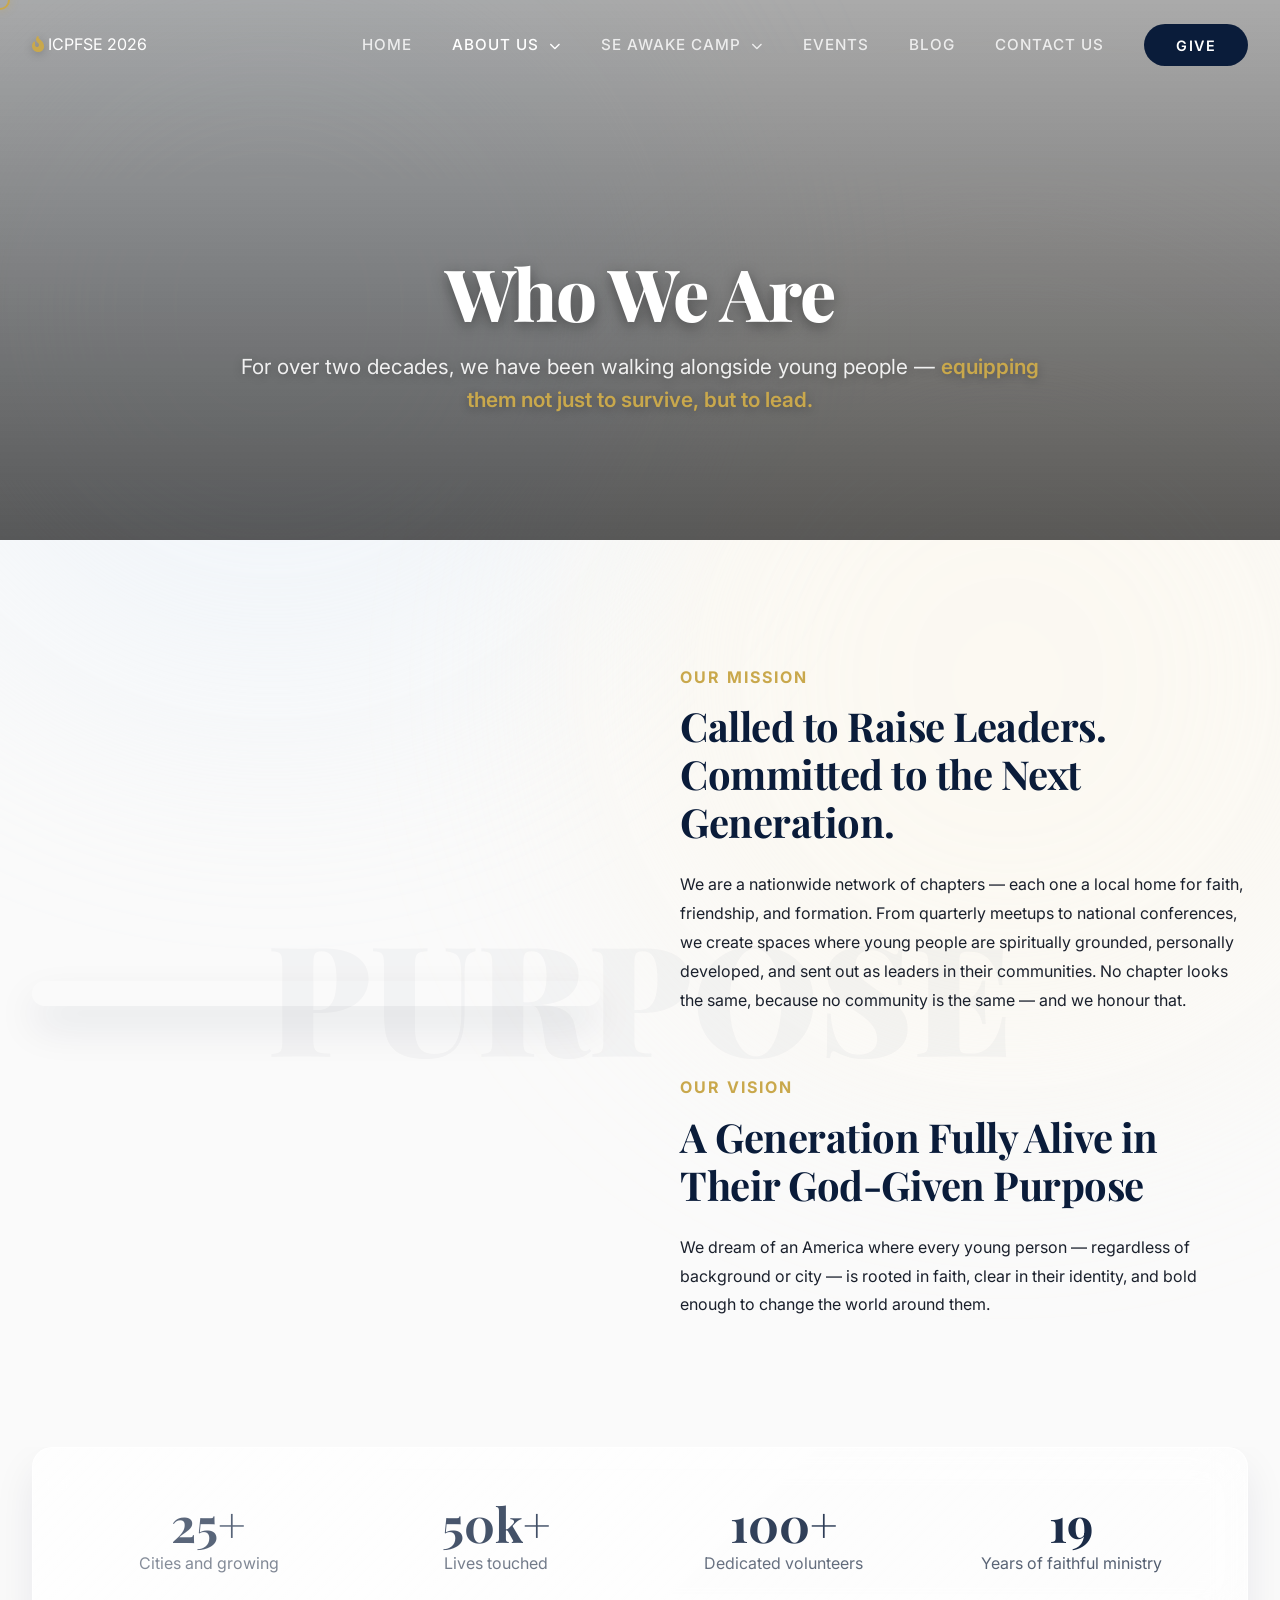
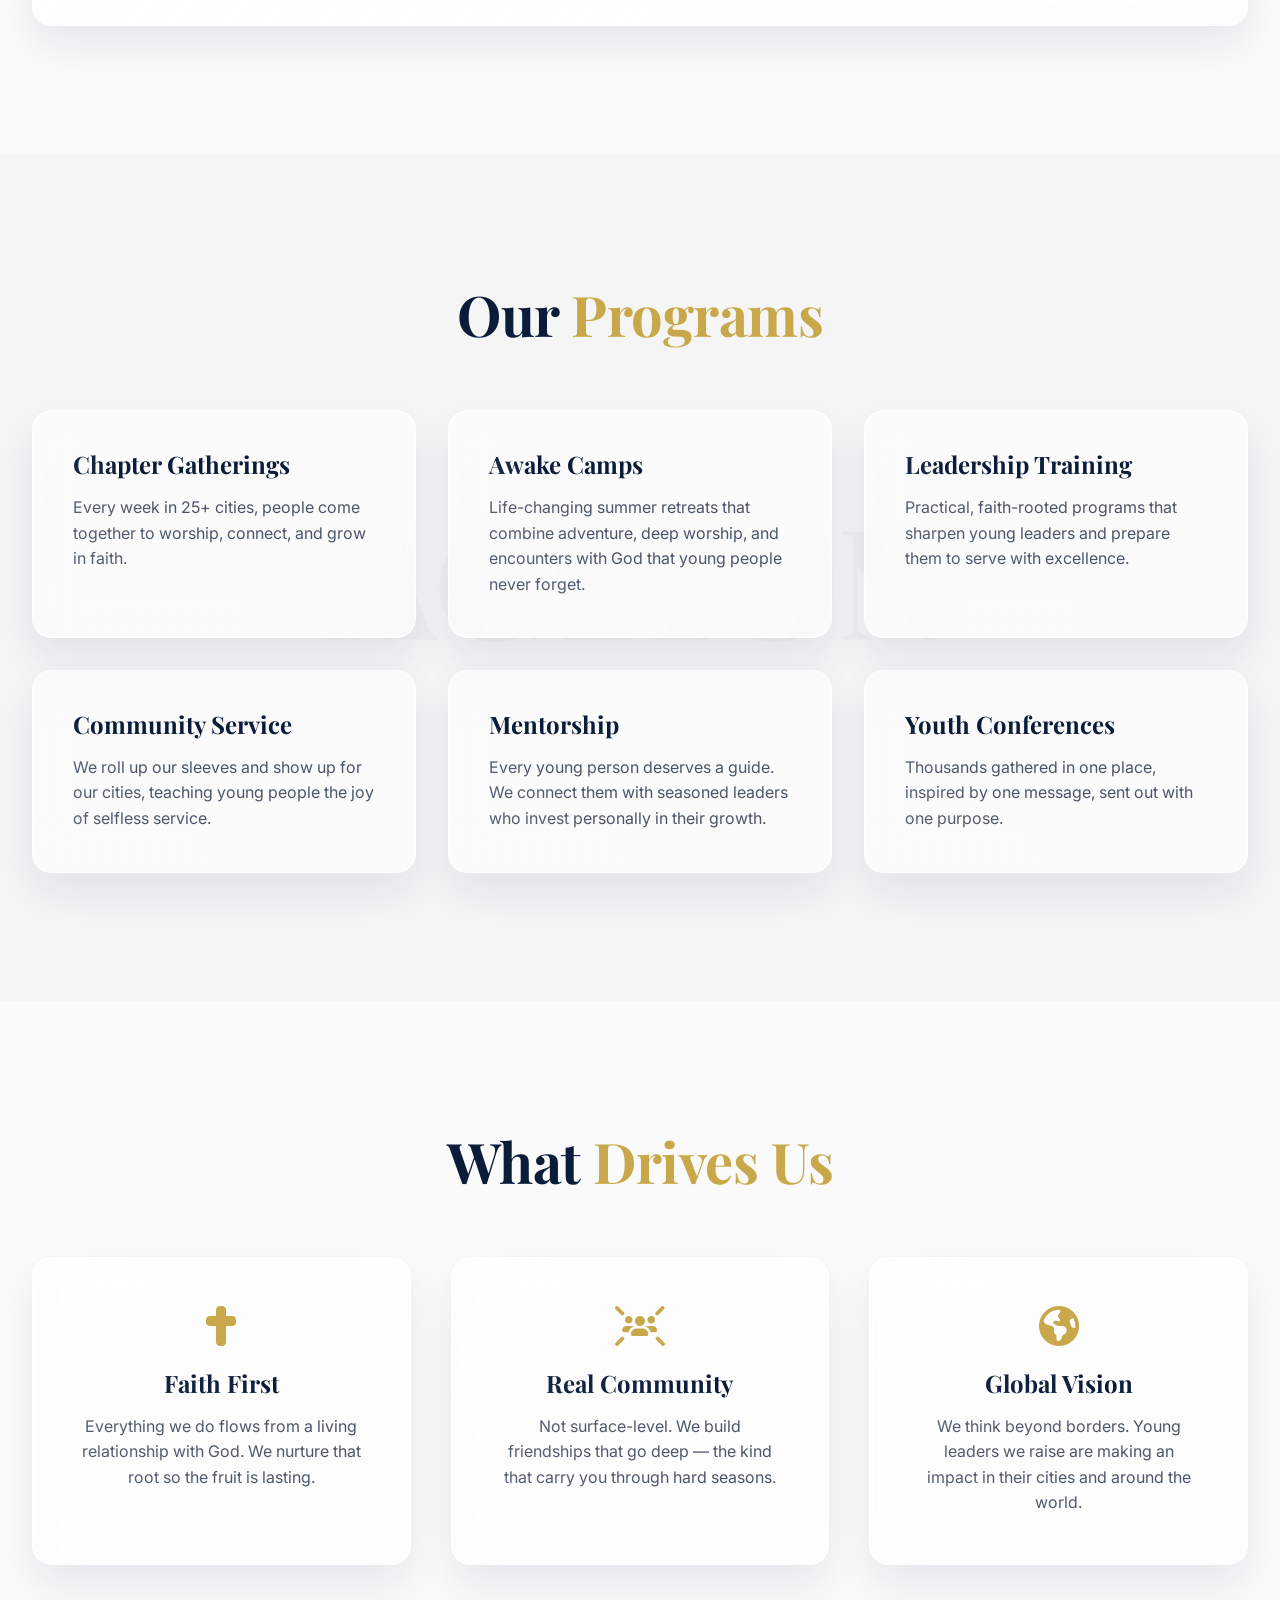
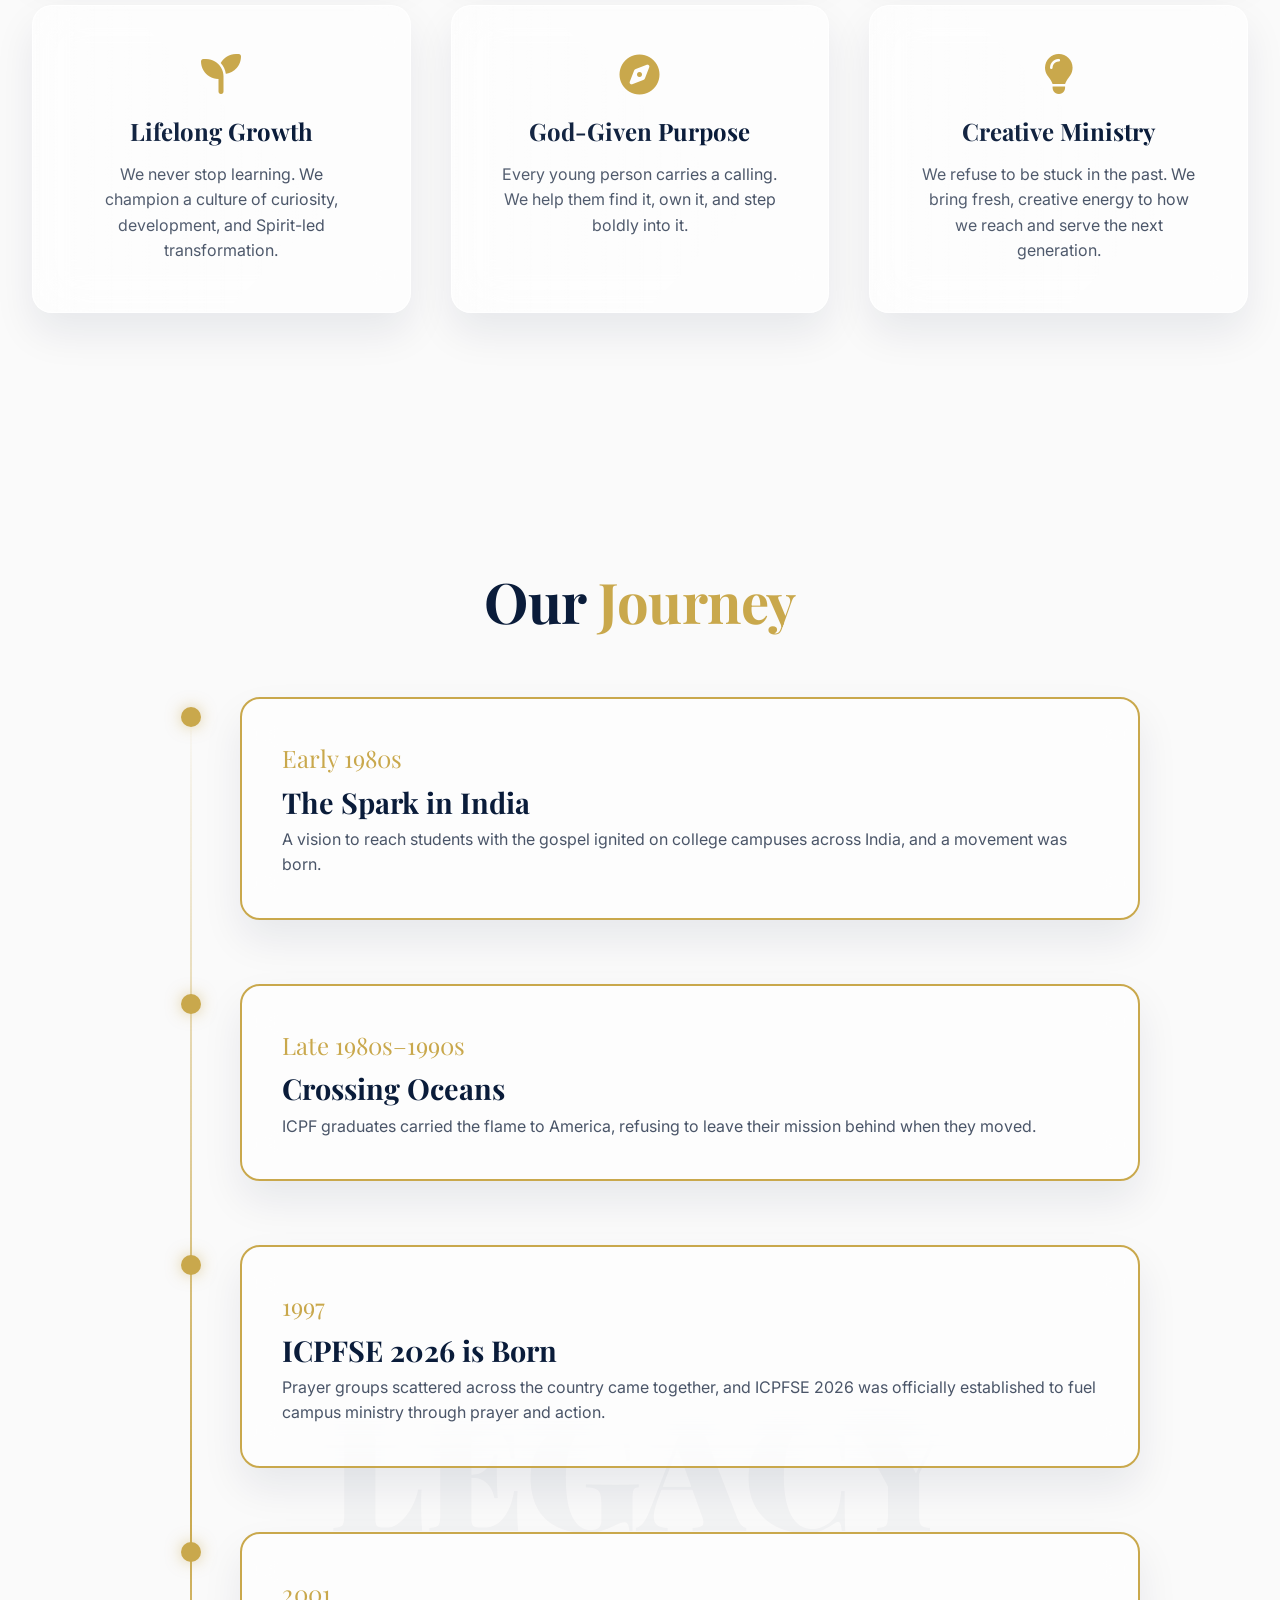
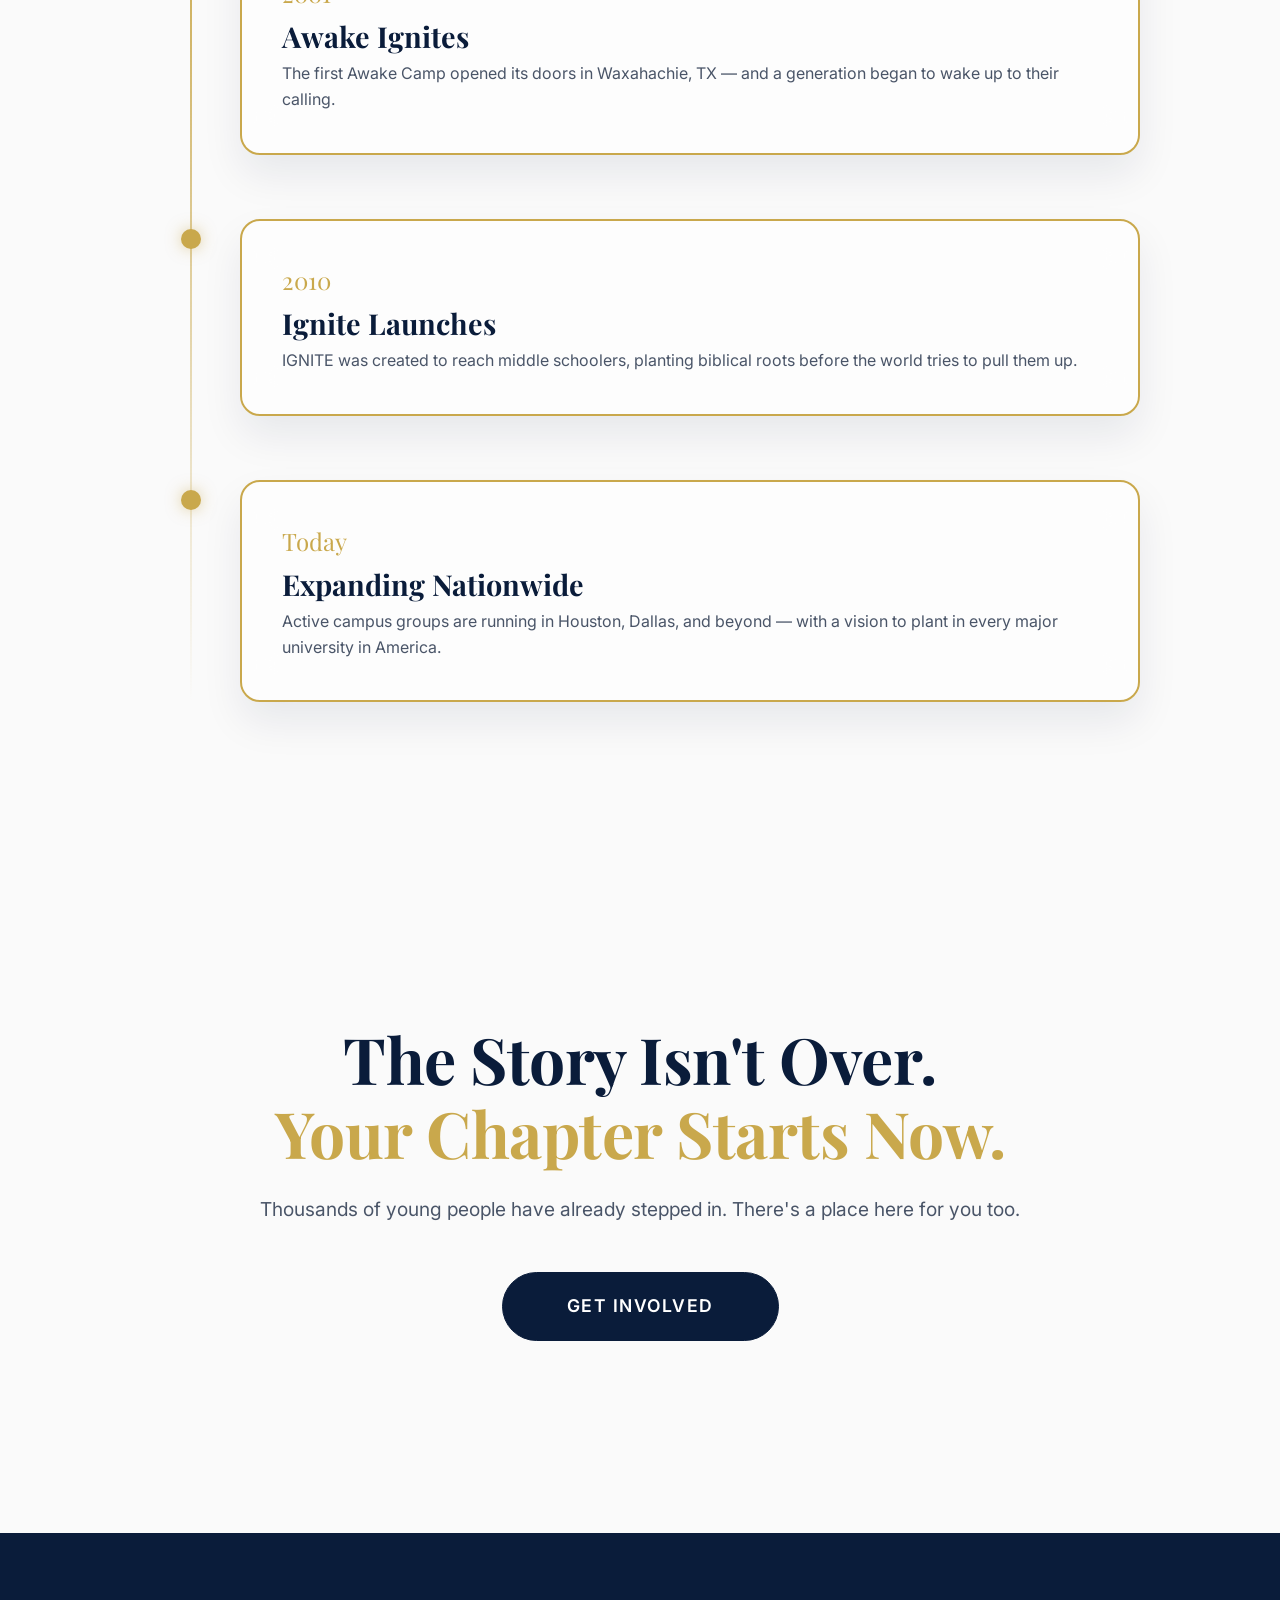
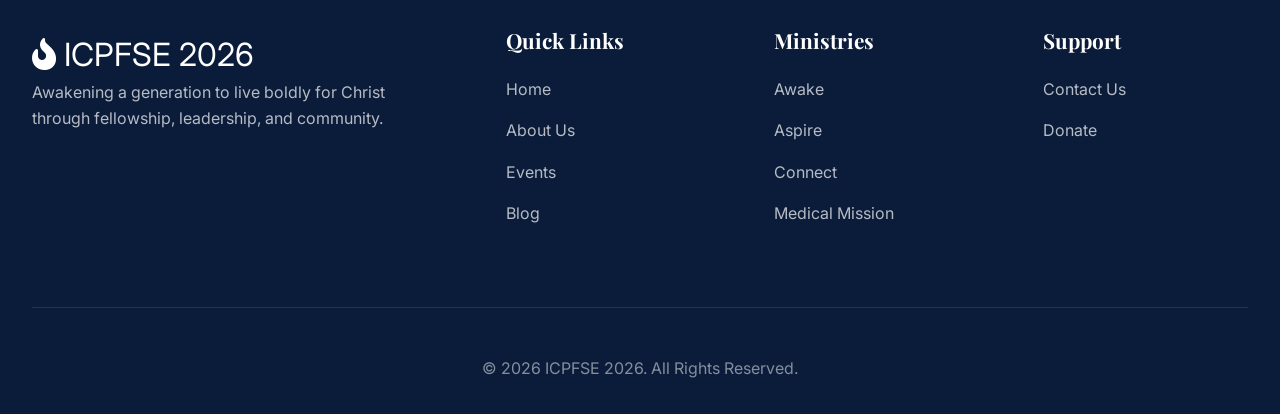
==== commit 624cb023: "Add files via upload" ====
--- a/about.html
+++ b/about.html
@@ -72,7 +72,7 @@
                 Who We Are
             </h1>
             <p class="animate-slide-up delay-200">
-                For over two decades, we have been walking alongside young people — <br>
+                For over two decades, we have been walking alongside young people — 
                 <span class="text-gold" style="font-weight: 600;">equipping them not just to survive, but to
                     lead.</span>
             </p>
@@ -120,8 +120,7 @@
     <section class="section-padding" style="padding-top: 0;">
         <div class="container">
             <div class="tilt-card" style="padding: 3rem;">
-                <div class="stats-grid tilt-content"
-                    style="display: grid; grid-template-columns: repeat(4, 1fr); gap: 2rem; text-align: center;">
+                <div class="stats-grid tilt-content">
                     <div class="stat-item animate-slide-up delay-100">
                         <h3 style="font-size: 3rem; color: var(--color-navy);">25+</h3>
                         <p style="color: var(--color-text-light);">Cities and growing</p>
--- a/styles.css
+++ b/styles.css
@@ -129,7 +129,7 @@
 .text-white { color: var(--color-white) !important; }
 .text-navy { color: var(--color-navy) !important; }
 
-.section-padding { padding: 8rem 0; position: relative; }
+.section-padding { padding: 8rem 0; position: relative; overflow: hidden; }
 
 /* Subdued Background Text Watermark (Fixed alignment) */
 .bg-text {
@@ -354,10 +354,9 @@
 
 
 /* 3D Glass Cards - Light Theme */
-.tilt-card {
-  background: var(--glass-bg);
-  backdrop-filter: var(--glass-blur);
-  -webkit-backdrop-filter: var(--glass-blur);
+/* 3D Glass Cards - Fallback for older browsers */
+.tilt-card, .feature-card, .reg-card {
+  background: rgba(255, 255, 255, 0.95);
   border: 1px solid var(--glass-border);
   border-radius: 20px;
   padding: 3rem;
@@ -367,6 +366,19 @@
   overflow: hidden;
   transform-style: preserve-3d;
 }
+
+@supports (backdrop-filter: blur(20px)) or (-webkit-backdrop-filter: blur(20px)) {
+  .tilt-card, .feature-card, .reg-card {
+    background: var(--glass-bg);
+    backdrop-filter: var(--glass-blur);
+    -webkit-backdrop-filter: var(--glass-blur);
+  }
+}
+
+.reg-card { border-radius: 24px; padding: 4rem; }
+.feature-card { border-radius: 24px; text-align: center; transition: all var(--transition-medium); padding: 3rem; transform-style: flat; }
+.feature-card:hover { transform: translateY(-15px) scale(1.02); border-color: var(--color-gold); box-shadow: var(--shadow-xl); }
+.feature-icon { font-size: 3.5rem; color: var(--color-gold); margin-bottom: 2rem; display: block; }
 
 .tilt-card::after {
   content: '';
@@ -494,6 +506,27 @@
   display: grid;
   grid-template-columns: repeat(auto-fit, minmax(320px, 1fr));
   gap: 2.5rem;
+}
+
+/* Base Layout Grids */
+.stats-grid {
+  display: grid;
+  grid-template-columns: repeat(4, 1fr);
+  gap: 2rem;
+  text-align: center;
+}
+
+.feature-grid, .partner-grid {
+  display: grid;
+  grid-template-columns: repeat(3, 1fr);
+  gap: 2.5rem;
+}
+.feature-grid { margin-top: 5rem; }
+
+.form-grid {
+  display: grid;
+  grid-template-columns: repeat(2, 1fr);
+  gap: 1.5rem;
 }
 
 /* Timeline / History */
@@ -820,23 +853,24 @@
 @media (max-width: 991px) {
   /* Navigation */
   .hamburger {
-    display: block;
+    display: block !important;
     background: none;
     border: none;
-    font-size: 1.8rem;
+    font-size: 2rem;
     cursor: pointer;
     z-index: 1001;
   }
   .nav-links {
     position: fixed;
     top: 0;
-    right: -100%;
+    right: -350px;
     width: 280px;
     height: 100vh;
     background: var(--color-white);
     flex-direction: column;
+    justify-content: flex-start;
     padding-top: 100px;
-    transition: 0.3s cubic-bezier(0.25, 1, 0.5, 1);
+    transition: 0.4s cubic-bezier(0.25, 1, 0.5, 1);
     box-shadow: -5px 0 15px rgba(0,0,0,0.1);
     z-index: 1000;
   }
@@ -846,7 +880,9 @@
   .navbar .nav-link {
     color: var(--color-navy) !important;
     font-size: 1.1rem;
-    padding: 10px 20px;
+    padding: 15px 20px;
+    width: 100%;
+    text-align: left;
   }
   .dropdown-menu {
     position: static;
@@ -868,11 +904,15 @@
 }
 
 @media (max-width: 768px) {
-  h1, .hero-title, .page-header h1 { font-size: 2.8rem; }
-  h2 { font-size: 2.2rem; }
-  
-  .feature-grid, .partner-grid, .camp-stats {
-    grid-template-columns: 1fr;
+  h1, .hero-title, .page-header h1 { 
+    font-size: 10vw !important; 
+    word-wrap: break-word; 
+    line-height: 1.2;
+  }
+  h2 { font-size: 2rem; }
+  
+  .feature-grid, .partner-grid, .camp-stats, .stats-grid {
+    grid-template-columns: 1fr !important;
     flex-direction: column;
   }
   
@@ -898,4 +938,9 @@
   .registration-form-container {
       margin: 0 auto 3rem;
   }
+  
+  /* Fix iOS Safari background-attachment: fixed bug */
+  .theme-section, .page-header-bg, .hero-bg {
+      background-attachment: scroll !important;
+  }
 }
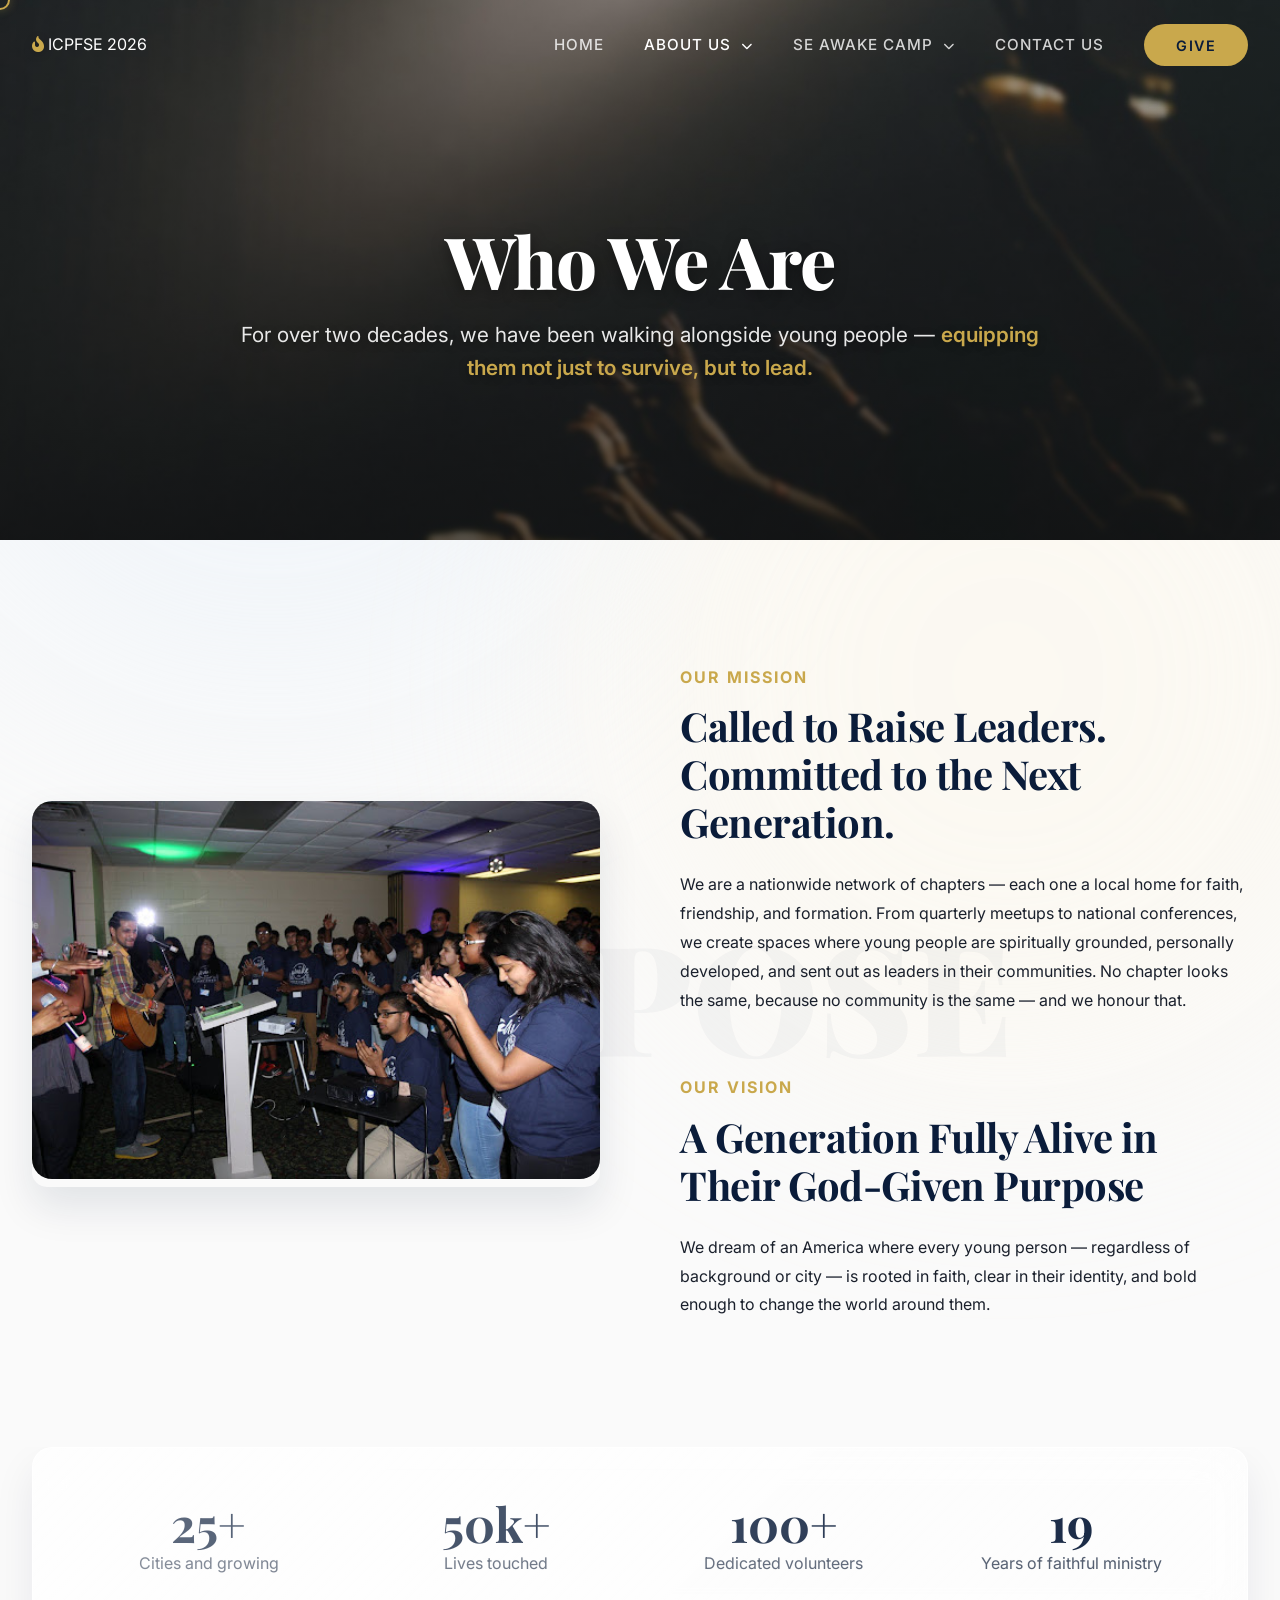
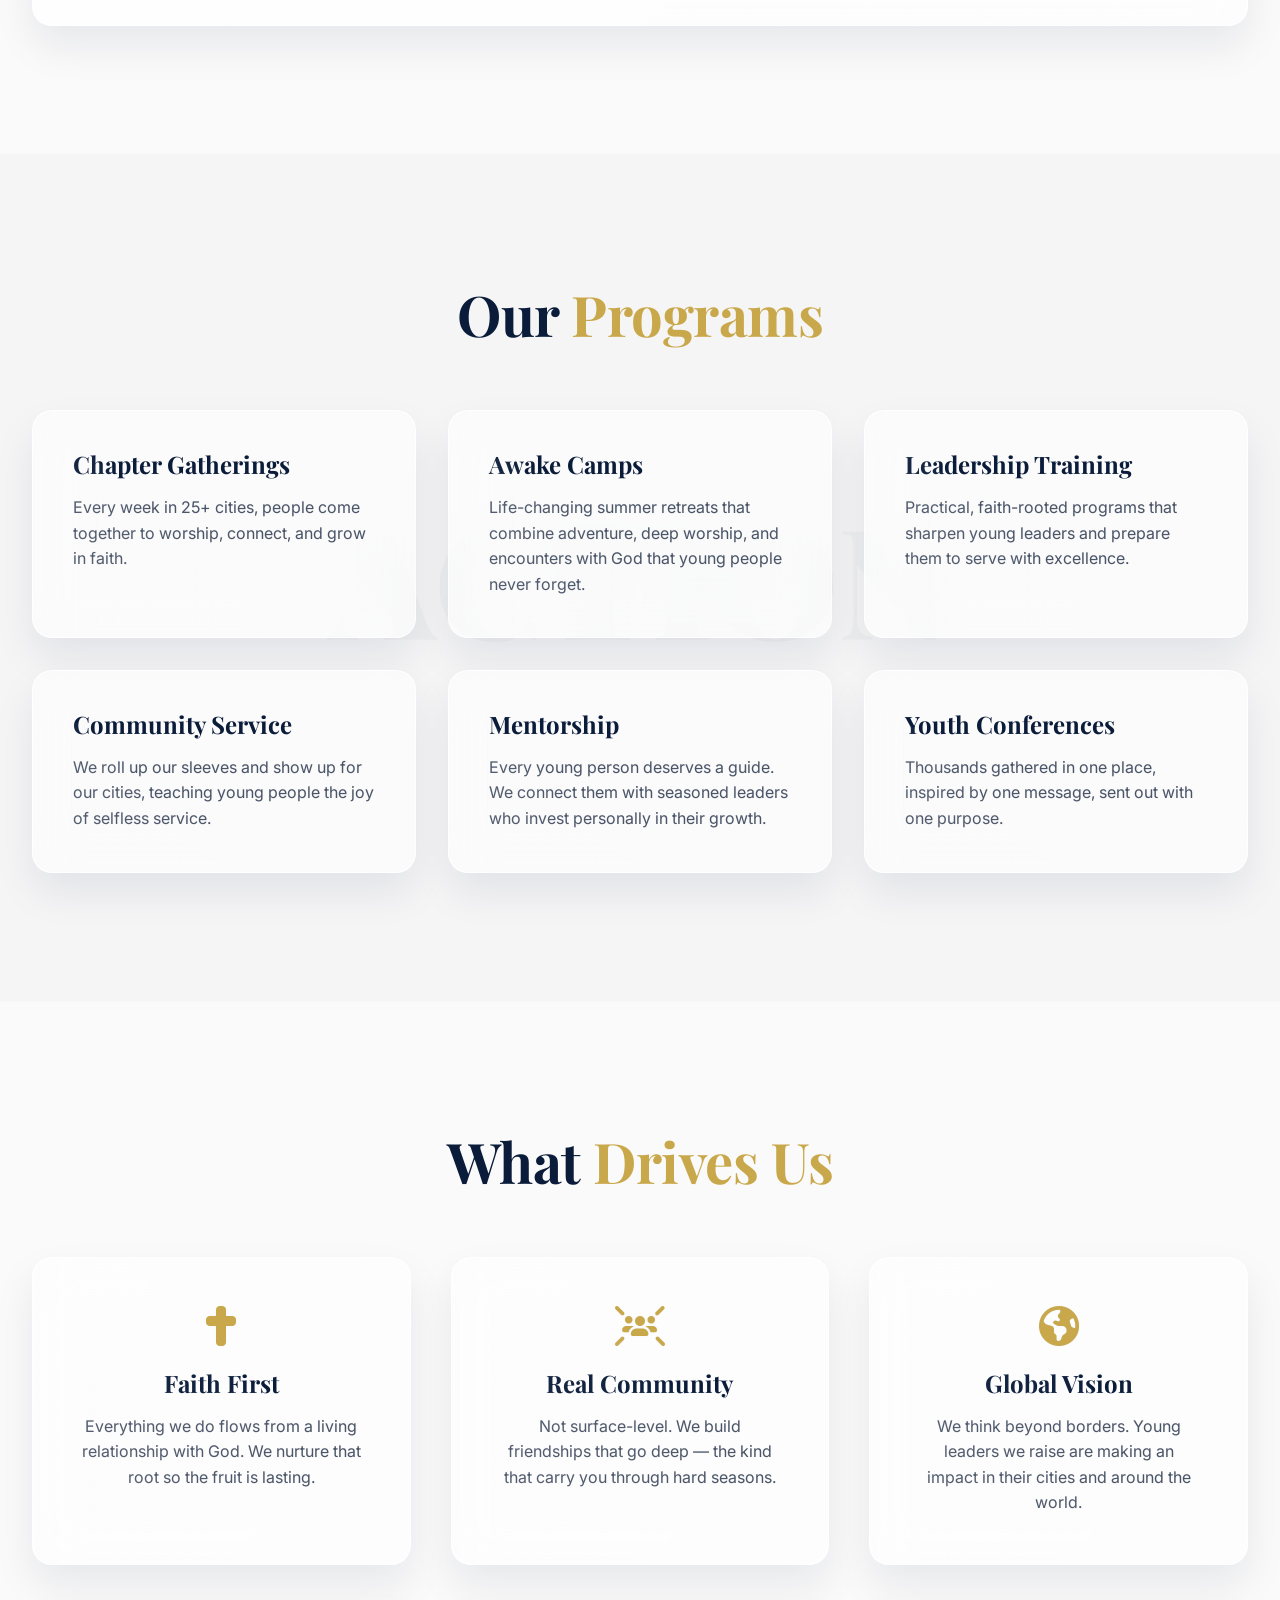
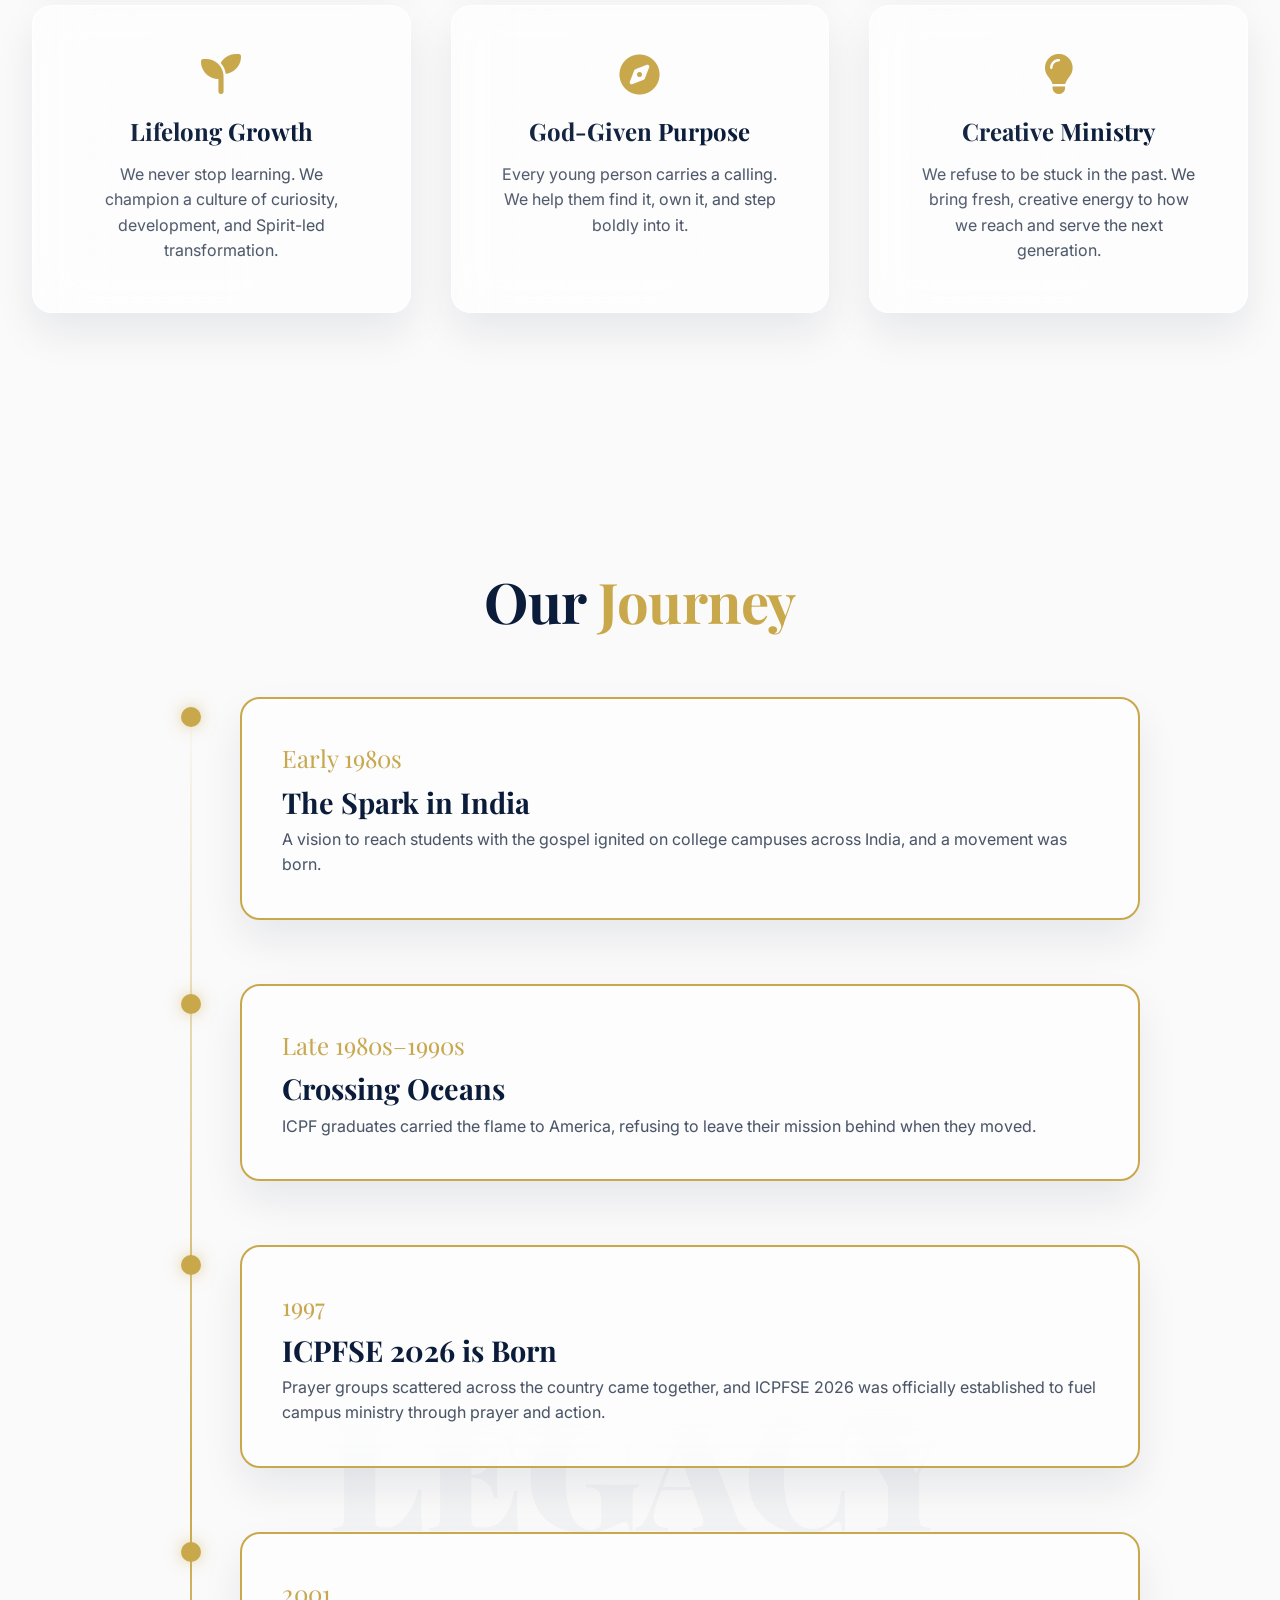
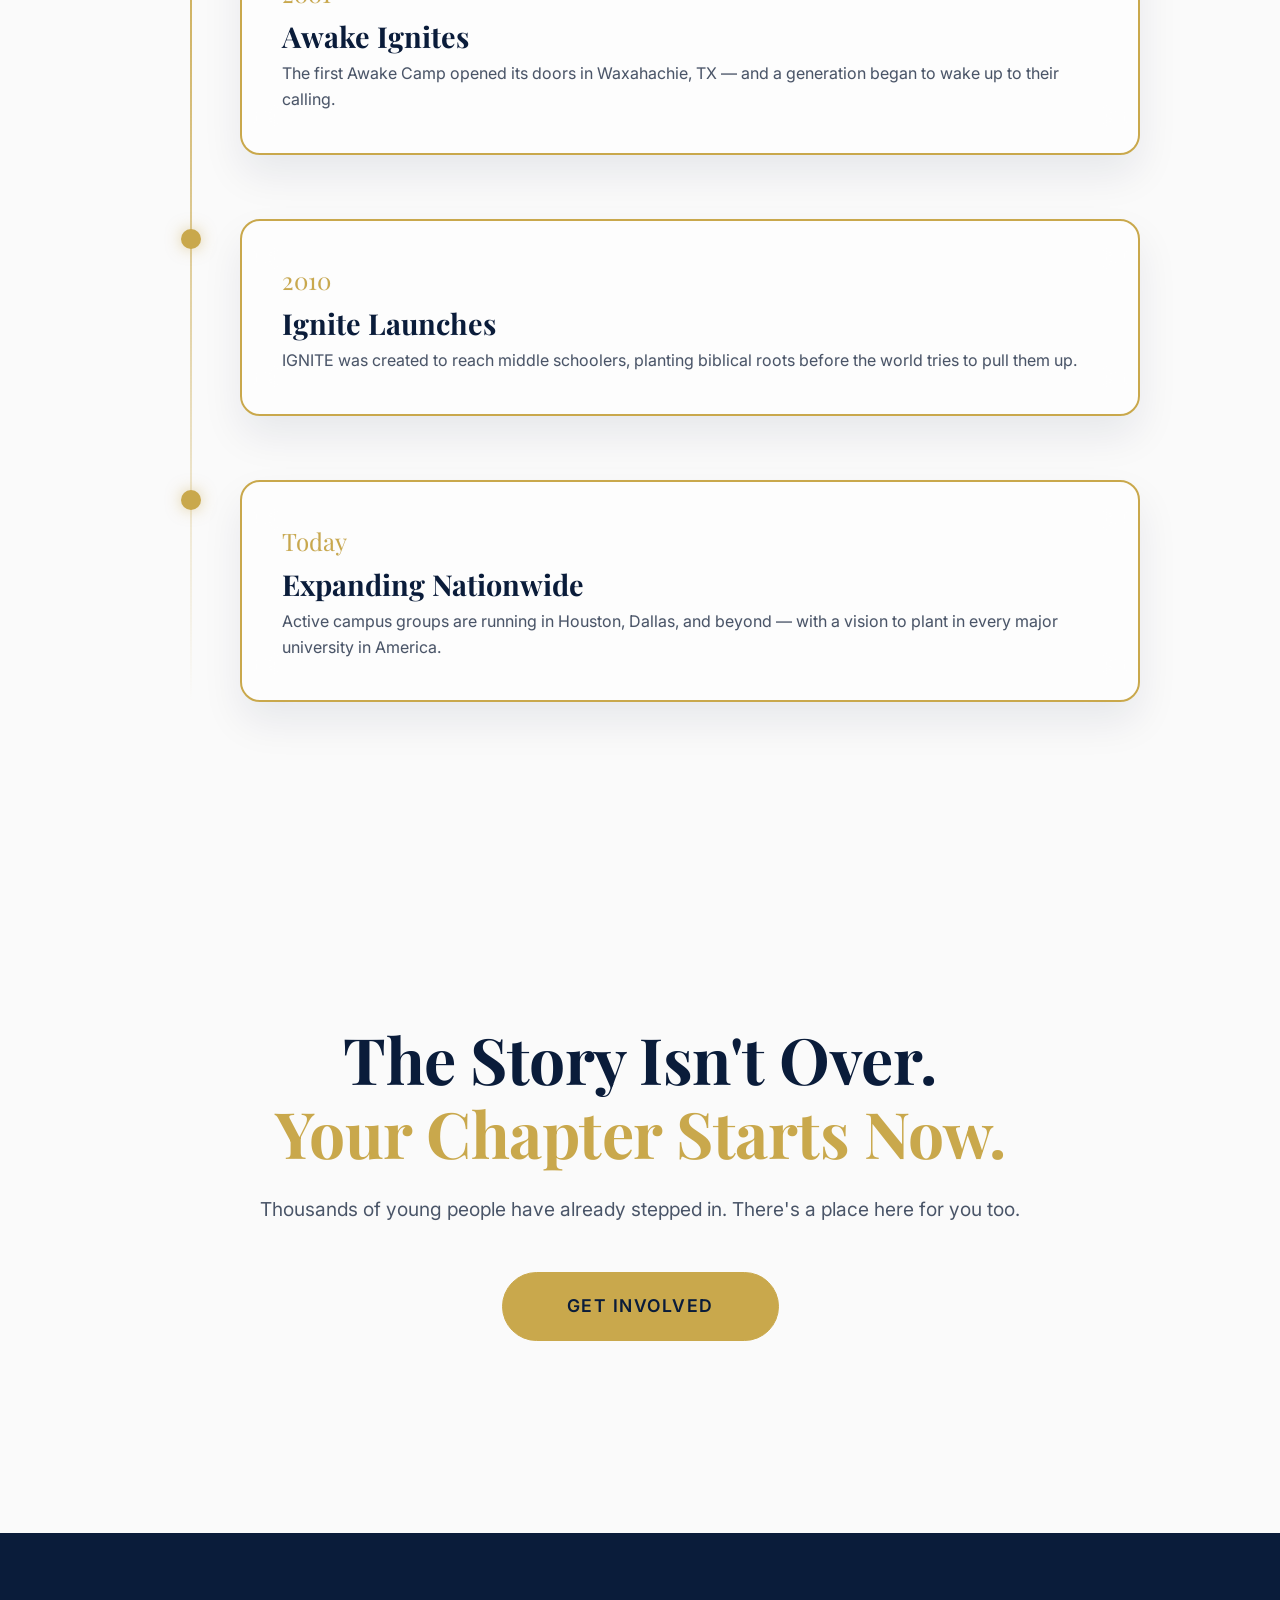
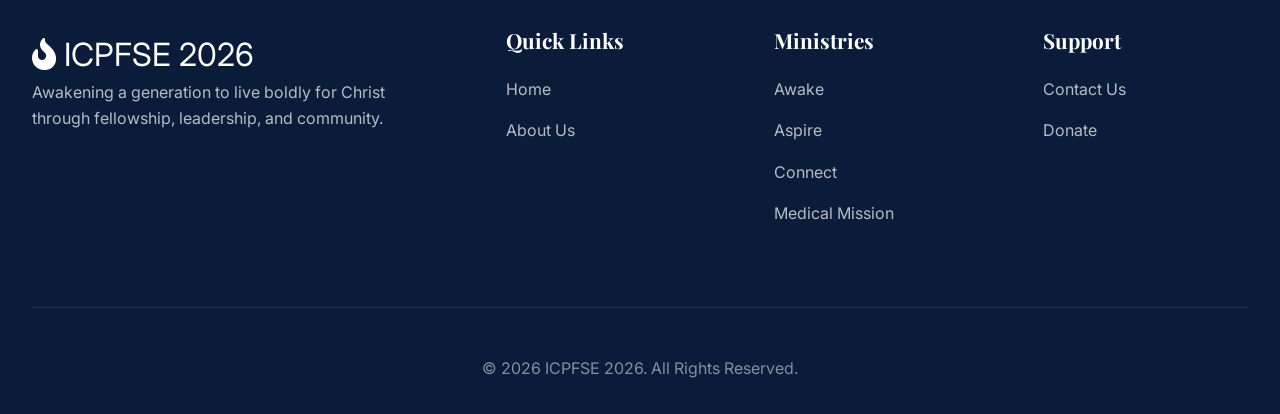
==== commit 53a3072b: "Add files via upload" ====
--- a/about.html
+++ b/about.html
@@ -54,8 +54,8 @@
                         <a href="partner-churches.html" class="dropdown-item">Partner Churches</a>
                     </div>
                 </div>
-                <a href="events.html" class="nav-link">Events</a>
-                <a href="blog.html" class="nav-link">Blog</a>
+                <a href="events.html" class="nav-link" style="display: none;">Events</a>
+                <a href="blog.html" class="nav-link" style="display: none;">Blog</a>
                 <a href="contact.html" class="nav-link">Contact Us</a>
                 <a href="give.html" class="btn nav-give-btn">Give</a>
             </div>
@@ -72,7 +72,7 @@
                 Who We Are
             </h1>
             <p class="animate-slide-up delay-200">
-                For over two decades, we have been walking alongside young people — 
+                For over two decades, we have been walking alongside young people —
                 <span class="text-gold" style="font-weight: 600;">equipping them not just to survive, but to
                     lead.</span>
             </p>
@@ -84,8 +84,7 @@
         <div class="bg-text">PURPOSE</div>
         <div class="container split-section">
             <div class="reveal-img-container animate-slide-up delay-200">
-                <img src="https://picsum.photos/id/1012/800/800" class="reveal-img" alt="Youth Fellowship"
-                    style="width: 100%; height: auto; border-radius: 20px;">
+                <img src="1.jpg" alt="Youth Fellowship" style="width: 100%; height: auto; border-radius: 20px;">
             </div>
 
             <div class="split-content animate-slide-up delay-100">
@@ -388,8 +387,8 @@
                     <ul class="footer-links">
                         <li><a href="index.html">Home</a></li>
                         <li><a href="about.html">About Us</a></li>
-                        <li><a href="events.html">Events</a></li>
-                        <li><a href="blog.html">Blog</a></li>
+                        <li style="display: none;"><a href="events.html">Events</a></li>
+                        <li style="display: none;"><a href="blog.html">Blog</a></li>
                     </ul>
                 </div>
 
@@ -423,4 +422,4 @@
     <script src="script.js"></script>
 </body>
 
-</html>
+</html>
--- a/styles.css
+++ b/styles.css
@@ -2,24 +2,28 @@
   /* Premium Light "White Mixed" Colors for Christian Aesthetic */
   --color-bg-light: #FAFAFA;
   --color-white: #FFFFFF;
-  --color-navy: #0A1C3A; /* Deep blue for high contrast text/accents */
-  --color-gold: #C9A84C; /* Soft premium gold */
+  --color-navy: #0A1C3A;
+  /* Deep blue for high contrast text/accents */
+  --color-gold: #C9A84C;
+  /* Soft premium gold */
   --color-gold-hover: #D4B662;
   --color-blue-light: #E6F0FA;
-  
-  --color-text-dark: #1A202C; /* Main text */
-  --color-text-light: #4A5568; /* Subtext */
-  
+
+  --color-text-dark: #1A202C;
+  /* Main text */
+  --color-text-light: #4A5568;
+  /* Subtext */
+
   /* Light Glassmorphism */
   --glass-bg: rgba(255, 255, 255, 0.6);
   --glass-border: rgba(255, 255, 255, 0.8);
   --glass-blur: blur(24px);
   --glass-shadow: 0 20px 40px rgba(10, 28, 58, 0.08);
-  
+
   /* Fonts */
   --font-heading: 'Playfair Display', serif;
   --font-body: 'Inter', sans-serif;
-  
+
   /* Transitions */
   --transition-fast: 0.2s cubic-bezier(0.25, 1, 0.5, 1);
   --transition-normal: 0.5s cubic-bezier(0.25, 1, 0.5, 1);
@@ -33,8 +37,10 @@
 
 .custom-cursor {
   position: fixed;
-  top: 0; left: 0;
-  width: 20px; height: 20px;
+  top: 0;
+  left: 0;
+  width: 20px;
+  height: 20px;
   background: transparent;
   border: 2px solid var(--color-gold);
   border-radius: 50%;
@@ -53,7 +59,9 @@
 
 /* Base Reset */
 * {
-  margin: 0; padding: 0; box-sizing: border-box;
+  margin: 0;
+  padding: 0;
+  box-sizing: border-box;
 }
 
 html {
@@ -71,10 +79,12 @@
 }
 
 /* Soft Ethereal Animated Background */
-body::before, body::after {
+body::before,
+body::after {
   content: '';
   position: fixed;
-  width: 800px; height: 800px;
+  width: 800px;
+  height: 800px;
   border-radius: 50%;
   filter: blur(120px);
   z-index: -1;
@@ -83,37 +93,63 @@
 }
 
 body::before {
-  background: #E6F0FA; /* Soft Light Blue */
-  top: -10%; left: -10%;
+  background: #E6F0FA;
+  /* Soft Light Blue */
+  top: -10%;
+  left: -10%;
   animation: floatOrb 20s ease-in-out infinite alternate;
 }
 
 body::after {
-  background: #FEF7E6; /* Soft Warm Gold/White */
-  bottom: -20%; right: -10%;
+  background: #FEF7E6;
+  /* Soft Warm Gold/White */
+  bottom: -20%;
+  right: -10%;
   animation: floatOrb 25s ease-in-out infinite alternate-reverse;
 }
 
 @keyframes floatOrb {
-  0% { transform: translate(0, 0) scale(1); }
-  100% { transform: translate(100px, 100px) scale(1.2); }
+  0% {
+    transform: translate(0, 0) scale(1);
+  }
+
+  100% {
+    transform: translate(100px, 100px) scale(1.2);
+  }
 }
 
 /* Typography */
-h1, h2, h3, h4, h5, h6 {
+h1,
+h2,
+h3,
+h4,
+h5,
+h6 {
   font-family: var(--font-heading);
   font-weight: 700;
   line-height: 1.15;
   color: var(--color-navy);
 }
 
-h1 { font-size: 4.5rem; letter-spacing: -1px; }
-h2 { font-size: 3.5rem; letter-spacing: -0.5px; }
+h1 {
+  font-size: 4.5rem;
+  letter-spacing: -1px;
+}
+
+h2 {
+  font-size: 3.5rem;
+  letter-spacing: -0.5px;
+}
 
 a {
-  text-decoration: none; color: inherit; cursor: none;
-}
-ul { list-style: none; }
+  text-decoration: none;
+  color: inherit;
+  cursor: none;
+}
+
+ul {
+  list-style: none;
+}
 
 /* Utility Classes */
 .container {
@@ -124,12 +160,27 @@
   z-index: 2;
 }
 
-.text-center { text-align: center; }
-.text-gold { color: var(--color-gold) !important; }
-.text-white { color: var(--color-white) !important; }
-.text-navy { color: var(--color-navy) !important; }
-
-.section-padding { padding: 8rem 0; position: relative; overflow: hidden; }
+.text-center {
+  text-align: center;
+}
+
+.text-gold {
+  color: var(--color-gold) !important;
+}
+
+.text-white {
+  color: var(--color-white) !important;
+}
+
+.text-navy {
+  color: var(--color-navy) !important;
+}
+
+.section-padding {
+  padding: 8rem 0;
+  position: relative;
+  overflow: hidden;
+}
 
 /* Subdued Background Text Watermark (Fixed alignment) */
 .bg-text {
@@ -139,7 +190,8 @@
   transform: translate(-50%, -50%);
   font-size: 12vw;
   font-weight: 900;
-  color: rgba(10, 28, 58, 0.03); /* Very faint navy */
+  color: rgba(10, 28, 58, 0.03);
+  /* Very faint navy */
   white-space: nowrap;
   z-index: 0;
   pointer-events: none;
@@ -152,56 +204,71 @@
 /* Buttons */
 .btn {
   display: inline-flex;
-  align-items: center; justify-content: center;
+  align-items: center;
+  justify-content: center;
   padding: 1rem 2.5rem;
   border-radius: 50px;
   font-weight: 600;
   font-family: var(--font-body);
   transition: all var(--transition-normal);
-  border: 1px solid var(--color-navy);
+  border: 1px solid var(--color-gold);
   text-transform: uppercase;
   letter-spacing: 1.5px;
   font-size: 0.9rem;
   position: relative;
   overflow: hidden;
   z-index: 1;
-  background: var(--color-navy);
-  color: var(--color-white);
+  background: var(--color-gold);
+  color: var(--color-navy);
   cursor: none;
 }
 
 .btn::before {
   content: '';
   position: absolute;
-  top: 0; left: 0; width: 0%; height: 100%;
-  background: var(--color-gold);
+  top: 0;
+  left: 0;
+  width: 0%;
+  height: 100%;
+  background: rgba(255, 255, 255, 0.2);
   transition: width 0.4s ease;
   z-index: -1;
 }
 
 .btn:hover {
-  box-shadow: 0 10px 25px rgba(201, 168, 76, 0.4);
-  color: var(--color-navy);
+  box-shadow: 0 15px 35px rgba(255, 255, 255, 0.1);
+  color: var(--color-white);
   transform: translateY(-3px);
-  border-color: var(--color-gold);
-}
-.btn:hover::before { width: 100%; }
+  border-color: rgba(255, 255, 255, 0.5);
+  backdrop-filter: blur(15px);
+  -webkit-backdrop-filter: blur(15px);
+}
+
+.btn:hover::before {
+  width: 100%;
+}
 
 .btn-outline {
   background: transparent;
+  color: var(--color-gold);
+  border: 1px solid var(--color-gold);
+}
+
+.btn-outline:hover {
   color: var(--color-navy);
-  border: 1px solid var(--color-navy);
-}
-.btn-outline:hover {
-  color: var(--color-white);
-  border-color: var(--color-navy);
-}
-.btn-outline::before { background: var(--color-navy); }
+  border-color: var(--color-gold);
+}
+
+.btn-outline::before {
+  background: var(--color-gold);
+}
 
 /* Navigation */
 .navbar {
   position: fixed;
-  top: 0; left: 0; width: 100%;
+  top: 0;
+  left: 0;
+  width: 100%;
   padding: 1.5rem 0;
   z-index: 1000;
   transition: all var(--transition-normal);
@@ -213,33 +280,67 @@
   backdrop-filter: blur(20px);
   -webkit-backdrop-filter: blur(20px);
   padding: 1rem 0;
-  box-shadow: 0 4px 20px rgba(0,0,0,0.05);
-}
-
-.nav-container { display: flex; justify-content: space-between; align-items: center; }
-
-.hamburger { display: none; }
+  box-shadow: 0 4px 20px rgba(0, 0, 0, 0.05);
+}
+
+.nav-container {
+  display: flex;
+  justify-content: space-between;
+  align-items: center;
+}
+
+.hamburger {
+  display: none;
+}
 
 /* In a light theme, we need the nav links to be dark when scrolled, or dark on light pages */
-.navbar .logo { color: var(--color-white); transition: color 0.3s; }
-.navbar.scrolled .logo { color: var(--color-navy); }
-.navbar .logo i { color: var(--color-gold); filter: drop-shadow(0 2px 4px rgba(0,0,0,0.2)); }
-
-.nav-links { display: flex; gap: 2.5rem; align-items: center; }
+.navbar .logo {
+  color: var(--color-white);
+  transition: color 0.3s;
+}
+
+.navbar.scrolled .logo {
+  color: var(--color-navy);
+}
+
+.navbar .logo i {
+  color: var(--color-gold);
+  filter: drop-shadow(0 2px 4px rgba(0, 0, 0, 0.2));
+}
+
+.nav-links {
+  display: flex;
+  gap: 2.5rem;
+  align-items: center;
+}
 
 .navbar .nav-link {
-  color: rgba(255,255,255,0.8);
-  font-weight: 500; font-size: 0.95rem;
+  color: rgba(255, 255, 255, 0.8);
+  font-weight: 500;
+  font-size: 0.95rem;
   transition: all var(--transition-fast);
   text-transform: uppercase;
   letter-spacing: 1px;
 }
 
-.navbar.scrolled .nav-link { color: var(--color-text-dark); }
-.navbar .nav-link:hover, .navbar .nav-link.active { color: var(--color-white); }
-.navbar.scrolled .nav-link:hover, .navbar.scrolled .nav-link.active { color: var(--color-gold); }
-
-.nav-give-btn { padding: 0.6rem 2rem; border: none; }
+.navbar.scrolled .nav-link {
+  color: var(--color-text-dark);
+}
+
+.navbar .nav-link:hover,
+.navbar .nav-link.active {
+  color: var(--color-white);
+}
+
+.navbar.scrolled .nav-link:hover,
+.navbar.scrolled .nav-link.active {
+  color: var(--color-gold);
+}
+
+.nav-give-btn {
+  padding: 0.6rem 2rem;
+  border: none;
+}
 
 /* Dropdown Navigation */
 .dropdown {
@@ -295,7 +396,8 @@
   grid-template-columns: repeat(auto-fill, minmax(280px, 1fr));
   gap: 4rem 2rem;
   margin-top: 4rem;
-  scroll-margin-top: 120px; /* Accounts for fixed navbar */
+  scroll-margin-top: 120px;
+  /* Accounts for fixed navbar */
 }
 
 #leadership-team {
@@ -315,7 +417,7 @@
   border-radius: 50%;
   overflow: hidden;
   border: 4px solid var(--color-white);
-  box-shadow: 0 10px 30px rgba(0,0,0,0.1);
+  box-shadow: 0 10px 30px rgba(0, 0, 0, 0.1);
   transition: all 0.5s cubic-bezier(0.175, 0.885, 0.32, 1.275);
   background: var(--color-white);
 }
@@ -355,7 +457,9 @@
 
 /* 3D Glass Cards - Light Theme */
 /* 3D Glass Cards - Fallback for older browsers */
-.tilt-card, .feature-card, .reg-card {
+.tilt-card,
+.feature-card,
+.reg-card {
   background: rgba(255, 255, 255, 0.95);
   border: 1px solid var(--glass-border);
   border-radius: 20px;
@@ -365,26 +469,55 @@
   position: relative;
   overflow: hidden;
   transform-style: preserve-3d;
-}
+
+}
+
 
 @supports (backdrop-filter: blur(20px)) or (-webkit-backdrop-filter: blur(20px)) {
-  .tilt-card, .feature-card, .reg-card {
+
+  .tilt-card,
+  .feature-card,
+  .reg-card {
     background: var(--glass-bg);
     backdrop-filter: var(--glass-blur);
     -webkit-backdrop-filter: var(--glass-blur);
   }
 }
 
-.reg-card { border-radius: 24px; padding: 4rem; }
-.feature-card { border-radius: 24px; text-align: center; transition: all var(--transition-medium); padding: 3rem; transform-style: flat; }
-.feature-card:hover { transform: translateY(-15px) scale(1.02); border-color: var(--color-gold); box-shadow: var(--shadow-xl); }
-.feature-icon { font-size: 3.5rem; color: var(--color-gold); margin-bottom: 2rem; display: block; }
+.reg-card {
+  border-radius: 24px;
+  padding: 4rem;
+}
+
+.feature-card {
+  border-radius: 24px;
+  text-align: center;
+  transition: all var(--transition-medium);
+  padding: 3rem;
+  transform-style: flat;
+}
+
+.feature-card:hover {
+  transform: translateY(-15px) scale(1.02);
+  border-color: var(--color-gold);
+  box-shadow: var(--shadow-xl);
+}
+
+.feature-icon {
+  font-size: 3.5rem;
+  color: var(--color-gold);
+  margin-bottom: 2rem;
+  display: block;
+}
 
 .tilt-card::after {
   content: '';
   position: absolute;
-  top: 0; left: 0; width: 100%; height: 100%;
-  background: linear-gradient(135deg, rgba(255,255,255,0.4), transparent);
+  top: 0;
+  left: 0;
+  width: 100%;
+  height: 100%;
+  background: linear-gradient(135deg, rgba(255, 255, 255, 0.4), transparent);
   pointer-events: none;
 }
 
@@ -393,52 +526,90 @@
 }
 
 .tilt-content {
-  transform: translateZ(30px);
+  transform: translateZ(30px) scale(1);
+  -webkit-font-smoothing: antialiased;
+  -moz-osx-font-smoothing: grayscale;
+  backface-visibility: hidden;
+  text-shadow: 0 0 1px rgba(10, 28, 58, 0.1);
 }
 
 /* Hero Section */
 .hero {
   min-height: 100vh;
   position: relative;
-  display: flex; align-items: center; justify-content: center;
+  display: flex;
+  align-items: center;
+  justify-content: center;
   text-align: center;
   padding-top: 5rem;
+  padding-bottom: 4rem;
 }
 
 .hero-img-wrapper {
-  position: absolute; top: 0; left: 0; width: 100%; height: 120%; z-index: 1; overflow: hidden;
+  position: absolute;
+  top: 0;
+  left: 0;
+  width: 100%;
+  height: 120%;
+  z-index: 1;
+  overflow: hidden;
 }
 
 .hero-bg {
-  width: 100%; height: 100%;
+  width: 100%;
+  height: 100%;
   background: url('hero.jpg.jpg') center/cover;
   animation: slowZoom 20s ease-in-out infinite alternate;
 }
 
 @keyframes slowZoom {
-  0% { transform: scale(1); }
-  100% { transform: scale(1.1); }
+  0% {
+    transform: scale(1);
+  }
+
+  100% {
+    transform: scale(1.1);
+  }
 }
 
 .hero-overlay {
-  position: absolute; top: 0; left: 0; width: 100%; height: 100%;
+  position: absolute;
+  top: 0;
+  left: 0;
+  width: 100%;
+  height: 100%;
   background: linear-gradient(to bottom, rgba(50, 50, 50, 0.4), rgba(20, 20, 20, 0.7));
   z-index: 2;
 }
 
-.hero-content { position: relative; z-index: 3; max-width: 1000px; padding: 0 2rem; color: var(--color-white); }
+.hero-content {
+  position: relative;
+  z-index: 3;
+  max-width: 1000px;
+  padding: 0 2rem;
+  color: var(--color-white);
+}
 
 .hero-title {
-  font-size: 4.5rem; margin-bottom: 1.5rem; line-height: 1.1;
+  font-size: 4.5rem;
+  margin-bottom: 1.5rem;
+  line-height: 1.1;
   color: var(--color-white);
-  text-shadow: 0 4px 20px rgba(0,0,0,0.3);
+  text-shadow: 0 4px 20px rgba(0, 0, 0, 0.3);
 }
 
 .hero-subtitle {
-  font-size: 1.3rem; font-weight: 300; margin-bottom: 3rem; color: rgba(255,255,255,0.9);
-}
-
-.hero-buttons { display: flex; gap: 1.5rem; justify-content: center; }
+  font-size: 1.3rem;
+  font-weight: 300;
+  margin-bottom: 3rem;
+  color: rgba(255, 255, 255, 0.9);
+}
+
+.hero-buttons {
+  display: flex;
+  gap: 1.5rem;
+  justify-content: center;
+}
 
 /* Sub-page Header Styles */
 .page-header {
@@ -448,15 +619,21 @@
   align-items: center;
   justify-content: center;
   text-align: center;
-  padding-top: 8rem; /* Clears fixed navbar */
+  padding-top: 8rem;
+  padding-bottom: 4rem;
+  /* Clears fixed navbar */
   color: var(--color-white);
   overflow: hidden;
 }
 
 .page-header-bg {
   position: absolute;
-  top: 0; left: 0; width: 100%; height: 100%;
-  background: var(--color-navy); /* Fallback */
+  top: 0;
+  left: 0;
+  width: 100%;
+  height: 100%;
+  background: var(--color-navy);
+  /* Fallback */
   z-index: 1;
 }
 
@@ -469,19 +646,24 @@
   font-size: 4.5rem;
   font-weight: 800;
   margin-bottom: 1rem;
-  text-shadow: 0 4px 15px rgba(0,0,0,0.4);
+  text-shadow: 0 4px 15px rgba(0, 0, 0, 0.4);
 }
 
 .page-header p {
   font-size: 1.3rem;
   max-width: 800px;
   margin: 0 auto;
-  color: rgba(255,255,255,0.9);
-  text-shadow: 0 2px 10px rgba(0,0,0,0.3);
+  color: rgba(255, 255, 255, 0.9);
+  text-shadow: 0 2px 10px rgba(0, 0, 0, 0.3);
 }
 
 /* Split Section */
-.split-section { display: grid; grid-template-columns: 1fr 1fr; gap: 5rem; align-items: center; }
+.split-section {
+  display: grid;
+  grid-template-columns: 1fr 1fr;
+  gap: 5rem;
+  align-items: center;
+}
 
 /* Image Reveal (Clip Path) */
 .reveal-img-container {
@@ -492,7 +674,8 @@
 }
 
 .reveal-img {
-  width: 100%; height: auto;
+  width: 100%;
+  height: auto;
   clip-path: polygon(0 0, 0 0, 0 100%, 0% 100%);
   transition: clip-path 1.5s cubic-bezier(0.77, 0, 0.175, 1);
 }
@@ -516,12 +699,16 @@
   text-align: center;
 }
 
-.feature-grid, .partner-grid {
+.feature-grid,
+.partner-grid {
   display: grid;
   grid-template-columns: repeat(3, 1fr);
   gap: 2.5rem;
 }
-.feature-grid { margin-top: 5rem; }
+
+.feature-grid {
+  margin-top: 5rem;
+}
 
 .form-grid {
   display: grid;
@@ -531,17 +718,38 @@
 
 /* Timeline / History */
 .creative-timeline {
-  position: relative; max-width: 1000px; margin: 4rem auto 0;
-}
+  position: relative;
+  max-width: 1000px;
+  margin: 4rem auto 0;
+}
+
 .creative-timeline::before {
-  content: ''; position: absolute; top: 0; bottom: 0; left: 50px; width: 2px;
+  content: '';
+  position: absolute;
+  top: 0;
+  bottom: 0;
+  left: 50px;
+  width: 2px;
   background: linear-gradient(to bottom, transparent, var(--color-gold), transparent);
 }
-.timeline-event { display: flex; margin-bottom: 4rem; position: relative; }
+
+.timeline-event {
+  display: flex;
+  margin-bottom: 4rem;
+  position: relative;
+}
+
 .timeline-dot {
-  width: 20px; height: 20px; background: var(--color-gold); border-radius: 50%;
-  position: absolute; left: 41px; top: 10px; box-shadow: 0 0 15px rgba(201, 168, 76, 0.5);
-}
+  width: 20px;
+  height: 20px;
+  background: var(--color-gold);
+  border-radius: 50%;
+  position: absolute;
+  left: 41px;
+  top: 10px;
+  box-shadow: 0 0 15px rgba(201, 168, 76, 0.5);
+}
+
 .timeline-content {
   margin-left: 100px;
   width: calc(100% - 100px);
@@ -559,12 +767,10 @@
   left: -150%;
   width: 200%;
   height: 200%;
-  background: linear-gradient(
-    45deg,
-    transparent,
-    rgba(255, 255, 255, 0.2),
-    transparent
-  );
+  background: linear-gradient(45deg,
+      transparent,
+      rgba(255, 255, 255, 0.2),
+      transparent);
   transform: rotate(45deg);
   transition: all 0.6s ease;
 }
@@ -578,7 +784,12 @@
   box-shadow: 0 15px 30px rgba(201, 168, 76, 0.2);
 }
 
-.timeline-date { font-family: var(--font-heading); font-size: 1.5rem; color: var(--color-gold); margin-bottom: 0.5rem; }
+.timeline-date {
+  font-family: var(--font-heading);
+  font-size: 1.5rem;
+  color: var(--color-gold);
+  margin-bottom: 0.5rem;
+}
 
 /* Footer */
 .footer {
@@ -587,27 +798,69 @@
   padding: 6rem 0 2rem;
 }
 
-.footer-grid { display: grid; grid-template-columns: 2fr 1fr 1fr 1fr; gap: 4rem; margin-bottom: 4rem; }
-
-.footer-title { margin-bottom: 1.5rem; font-size: 1.3rem; color: var(--color-white); }
-.footer-links li { margin-bottom: 1rem; }
-.footer-links a { color: rgba(255,255,255,0.7); transition: all var(--transition-fast); }
-.footer-links a:hover { color: var(--color-gold); }
+.footer-grid {
+  display: grid;
+  grid-template-columns: 2fr 1fr 1fr 1fr;
+  gap: 4rem;
+  margin-bottom: 4rem;
+}
+
+.footer-title {
+  margin-bottom: 1.5rem;
+  font-size: 1.3rem;
+  color: var(--color-white);
+}
+
+.footer-links li {
+  margin-bottom: 1rem;
+}
+
+.footer-links a {
+  color: rgba(255, 255, 255, 0.7);
+  transition: all var(--transition-fast);
+}
+
+.footer-links a:hover {
+  color: var(--color-gold);
+}
 
 /* Animations */
-.animate-slide-up { opacity: 0; transform: translateY(40px); transition: opacity 1s cubic-bezier(0.25, 1, 0.5, 1), transform 1s cubic-bezier(0.25, 1, 0.5, 1); }
-.is-visible { opacity: 1; transform: translateY(0); }
-.delay-100 { transition-delay: 0.1s; }
-.delay-200 { transition-delay: 0.2s; }
-.delay-300 { transition-delay: 0.3s; }
-.delay-400 { transition-delay: 0.4s; }
+.animate-slide-up {
+  opacity: 0;
+  transform: translateY(40px);
+  transition: opacity 1s cubic-bezier(0.25, 1, 0.5, 1), transform 1s cubic-bezier(0.25, 1, 0.5, 1);
+}
+
+.is-visible {
+  opacity: 1;
+  transform: translateY(0);
+}
+
+.delay-100 {
+  transition-delay: 0.1s;
+}
+
+.delay-200 {
+  transition-delay: 0.2s;
+}
+
+.delay-300 {
+  transition-delay: 0.3s;
+}
+
+.delay-400 {
+  transition-delay: 0.4s;
+}
 
 /* Responsive styles removed to force PC view on mobile */
 
 /* FX Particles */
 .fx-particles {
   position: absolute;
-  top: 0; left: 0; width: 100%; height: 100%;
+  top: 0;
+  left: 0;
+  width: 100%;
+  height: 100%;
   pointer-events: none;
   z-index: 2;
   overflow: hidden;
@@ -615,7 +868,8 @@
 
 .particle {
   position: absolute;
-  width: 6px; height: 6px;
+  width: 6px;
+  height: 6px;
   background: var(--color-gold);
   border-radius: 50%;
   box-shadow: 0 0 15px var(--color-gold);
@@ -623,18 +877,66 @@
   opacity: 0;
 }
 
-.particle:nth-child(1) { left: 10%; animation-duration: 12s; animation-delay: 0s; }
-.particle:nth-child(2) { left: 30%; animation-duration: 9s; animation-delay: 2s; width: 4px; height: 4px; }
-.particle:nth-child(3) { left: 50%; animation-duration: 15s; animation-delay: 4s; width: 8px; height: 8px; }
-.particle:nth-child(4) { left: 70%; animation-duration: 11s; animation-delay: 1s; }
-.particle:nth-child(5) { left: 85%; animation-duration: 14s; animation-delay: 3s; width: 5px; height: 5px; }
-.particle:nth-child(6) { left: 20%; animation-duration: 10s; animation-delay: 5s; }
+.particle:nth-child(1) {
+  left: 10%;
+  animation-duration: 12s;
+  animation-delay: 0s;
+}
+
+.particle:nth-child(2) {
+  left: 30%;
+  animation-duration: 9s;
+  animation-delay: 2s;
+  width: 4px;
+  height: 4px;
+}
+
+.particle:nth-child(3) {
+  left: 50%;
+  animation-duration: 15s;
+  animation-delay: 4s;
+  width: 8px;
+  height: 8px;
+}
+
+.particle:nth-child(4) {
+  left: 70%;
+  animation-duration: 11s;
+  animation-delay: 1s;
+}
+
+.particle:nth-child(5) {
+  left: 85%;
+  animation-duration: 14s;
+  animation-delay: 3s;
+  width: 5px;
+  height: 5px;
+}
+
+.particle:nth-child(6) {
+  left: 20%;
+  animation-duration: 10s;
+  animation-delay: 5s;
+}
 
 @keyframes floatUp {
-  0% { transform: translateY(100vh) scale(0); opacity: 0; }
-  20% { opacity: 0.8; }
-  80% { opacity: 0.8; }
-  100% { transform: translateY(-10vh) scale(1.5); opacity: 0; }
+  0% {
+    transform: translateY(100vh) scale(0);
+    opacity: 0;
+  }
+
+  20% {
+    opacity: 0.8;
+  }
+
+  80% {
+    opacity: 0.8;
+  }
+
+  100% {
+    transform: translateY(-10vh) scale(1.5);
+    opacity: 0;
+  }
 }
 
 /* Hero Modern Features */
@@ -671,12 +973,10 @@
   left: -150%;
   width: 200%;
   height: 200%;
-  background: linear-gradient(
-    45deg,
-    transparent,
-    rgba(255, 255, 255, 0.1),
-    transparent
-  );
+  background: linear-gradient(45deg,
+      transparent,
+      rgba(255, 255, 255, 0.1),
+      transparent);
   transform: rotate(45deg);
   transition: all 0.6s ease;
 }
@@ -741,26 +1041,39 @@
   display: inline-flex;
   align-items: center;
   gap: 0.8rem;
-  background: rgba(255, 255, 255, 0.1);
+  background: rgba(255, 255, 255, 0.15); /* slightly more opaque */
   backdrop-filter: blur(12px);
   -webkit-backdrop-filter: blur(12px);
-  border: 1px solid rgba(255, 255, 255, 0.3);
-  padding: 0.6rem 1.5rem;
+  border: 1px solid rgba(255, 255, 255, 0.4); /* slightly more visible border */
+  padding: 0.8rem 1.8rem; /* slightly more padding */
   border-radius: 50px;
-  margin-bottom: 2rem;
+  margin-top: 1.5rem;
+  margin-bottom: 0.8rem;
   font-family: var(--font-body);
-  font-weight: 600;
+  font-weight: 700; /* bold text */
   color: var(--color-white);
   letter-spacing: 2px;
   text-transform: uppercase;
   font-size: 0.85rem;
-  box-shadow: 0 10px 20px rgba(0,0,0,0.2);
+  box-shadow: 0 10px 25px rgba(0, 0, 0, 0.3), 0 0 15px rgba(201, 168, 76, 0.2); /* added glow */
   animation: floatUpBadge 3s ease-in-out infinite alternate;
+  max-width: 90vw; /* prevent overflow on mobile */
+  text-align: left;
+}
+
+.hero-badge-creative span {
+  display: block;
+  line-height: 1.4;
 }
 
 @keyframes floatUpBadge {
-  0% { transform: translateY(0px); }
-  100% { transform: translateY(-8px); }
+  0% {
+    transform: translateY(0px);
+  }
+
+  100% {
+    transform: translateY(-8px);
+  }
 }
 
 /* Catchy Hero Title */
@@ -791,9 +1104,17 @@
 }
 
 @keyframes goldShimmer {
-  0% { background-position: 0% 50%; }
-  50% { background-position: 100% 50%; }
-  100% { background-position: 0% 50%; }
+  0% {
+    background-position: 0% 50%;
+  }
+
+  50% {
+    background-position: 100% 50%;
+  }
+
+  100% {
+    background-position: 0% 50%;
+  }
 }
 
 /* Responsive styles removed to force PC view on mobile */
@@ -812,12 +1133,10 @@
   left: -150%;
   width: 200%;
   height: 200%;
-  background: linear-gradient(
-    45deg,
-    transparent,
-    rgba(255, 255, 255, 0.1),
-    transparent
-  );
+  background: linear-gradient(45deg,
+      transparent,
+      rgba(255, 255, 255, 0.1),
+      transparent);
   transform: rotate(45deg);
   transition: all 0.6s ease;
 }
@@ -849,41 +1168,89 @@
   color: var(--color-gold) !important;
 }
 
+/* Global Overflow Fixes */
+html,
+body {
+  overflow-x: hidden;
+  position: relative;
+  width: 100%;
+}
+
+/* Body scroll lock when mobile menu is open */
+body.menu-open {
+  overflow: hidden !important;
+  position: fixed !important;
+  width: 100% !important;
+  height: 100% !important;
+  touch-action: none;
+}
+
+body.menu-open html {
+  overflow: hidden !important;
+}
+
 /* Responsive Mobile Styles */
 @media (max-width: 991px) {
+
   /* Navigation */
   .hamburger {
-    display: block !important;
+    display: flex !important;
+    align-items: center;
+    justify-content: center;
     background: none;
     border: none;
     font-size: 2rem;
     cursor: pointer;
     z-index: 1001;
-  }
+    padding: 0;
+    margin: 0;
+  }
+
   .nav-links {
     position: fixed;
     top: 0;
-    right: -350px;
-    width: 280px;
+    left: 0;
+    width: 100%;
     height: 100vh;
-    background: var(--color-white);
+    background: rgba(255, 255, 255, 0.18);
+    backdrop-filter: blur(30px) saturate(180%);
+    -webkit-backdrop-filter: blur(30px) saturate(180%);
+    border: none;
+    display: none !important;
     flex-direction: column;
-    justify-content: flex-start;
-    padding-top: 100px;
-    transition: 0.4s cubic-bezier(0.25, 1, 0.5, 1);
-    box-shadow: -5px 0 15px rgba(0,0,0,0.1);
+    justify-content: center;
+    align-items: center;
+    gap: 0.5rem;
+    padding: 2rem;
+    overflow-y: hidden;
+    overflow-x: hidden;
     z-index: 1000;
-  }
+    touch-action: none;
+  }
+
   .nav-links.active {
-    right: 0;
-  }
+    display: flex !important;
+  }
+
   .navbar .nav-link {
     color: var(--color-navy) !important;
-    font-size: 1.1rem;
-    padding: 15px 20px;
-    width: 100%;
-    text-align: left;
-  }
+    font-size: 1.2rem;
+    padding: 14px 30px;
+    width: auto;
+    text-align: center;
+    display: block;
+    border-radius: 12px;
+    transition: background 0.25s ease, color 0.25s ease, transform 0.25s ease;
+  }
+
+  .navbar .nav-link:hover,
+  .navbar .nav-link.active {
+    background: rgba(255, 255, 255, 0.45);
+    color: var(--color-gold) !important;
+    transform: scale(1.05);
+    box-shadow: 0 4px 20px rgba(201, 168, 76, 0.15);
+  }
+
   .dropdown-menu {
     position: static;
     transform: none;
@@ -891,56 +1258,354 @@
     opacity: 1;
     visibility: visible;
     background: transparent;
+    backdrop-filter: none;
+    -webkit-backdrop-filter: none;
     border: none;
-    padding-left: 20px;
-  }
+    padding: 0;
+    min-width: unset;
+    width: auto;
+    text-align: center;
+  }
+
+  .dropdown-item {
+    text-align: center;
+    padding: 10px 24px;
+    border-radius: 8px;
+    font-size: 0.85rem;
+  }
+
+  .dropdown-item:hover {
+    background: rgba(255, 255, 255, 0.4);
+    padding-left: 24px;
+  }
+
+  .nav-give-btn {
+    width: auto;
+    min-width: 180px;
+    margin: 10px 0 0;
+    text-align: center;
+    display: inline-flex;
+    justify-content: center;
+  }
+
   .split-section {
     grid-template-columns: 1fr;
     gap: 2rem;
   }
+
   .footer-grid {
     grid-template-columns: 1fr 1fr;
   }
+
+  .hero-title {
+    font-size: 3.5rem;
+  }
+
+  .stats-grid {
+    grid-template-columns: repeat(2, 1fr);
+  }
 }
 
 @media (max-width: 768px) {
-  h1, .hero-title, .page-header h1 { 
-    font-size: 10vw !important; 
-    word-wrap: break-word; 
+
+  h1,
+  .hero-title,
+  .page-header h1 {
+    font-size: 12vw !important;
+    word-wrap: break-word;
     line-height: 1.2;
   }
-  h2 { font-size: 2rem; }
-  
-  .feature-grid, .partner-grid, .camp-stats, .stats-grid {
+
+  h2 {
+    font-size: 2.2rem;
+  }
+
+  .feature-grid,
+  .partner-grid,
+  .camp-stats,
+  .stats-grid {
     grid-template-columns: 1fr !important;
     flex-direction: column;
   }
-  
+
   .footer-grid {
     grid-template-columns: 1fr;
     gap: 2rem;
   }
-  
-  .timeline-content { margin-left: 60px; width: calc(100% - 60px); }
-  .timeline-dot { left: 21px; }
-  .creative-timeline::before { left: 30px; }
-  
-  .venue-card { flex-direction: column; }
-  .form-grid { grid-template-columns: 1fr; }
-  .form-group.full-width { grid-column: span 1; }
-  
-  .section-padding { padding: 4rem 0; }
-  .camp-stats { padding: 2rem; flex-direction: column; gap: 2rem; }
-  
-  .hero { padding-top: 8rem; }
-  .page-header { min-height: 40vh; padding-top: 6rem; }
-  
+
+  .timeline-content {
+    margin-left: 60px;
+    width: calc(100% - 60px);
+  }
+
+  .timeline-dot {
+    left: 21px;
+  }
+
+  .creative-timeline::before {
+    left: 30px;
+  }
+
+  .venue-card {
+    flex-direction: column;
+  }
+
+  .form-grid {
+    grid-template-columns: 1fr;
+  }
+
+  .form-group.full-width {
+    grid-column: span 1;
+  }
+
+  .section-padding {
+    padding: 4rem 0 !important;
+  }
+
+  .camp-stats {
+    padding: 2rem;
+    flex-direction: column;
+    gap: 2rem;
+  }
+
+  .hero {
+    padding-top: 8rem;
+    padding-bottom: 3rem;
+  }
+
+  .page-header {
+    min-height: 40vh;
+    padding-top: 6rem;
+    padding-bottom: 3rem;
+  }
+
   .registration-form-container {
-      margin: 0 auto 3rem;
-  }
-  
+    margin: 0 auto 3rem;
+  }
+
   /* Fix iOS Safari background-attachment: fixed bug */
-  .theme-section, .page-header-bg, .hero-bg {
-      background-attachment: scroll !important;
-  }
-}
+  .theme-section,
+  .page-header-bg,
+  .hero-bg {
+    background-attachment: scroll !important;
+  }
+
+  /* OVERRIDES for inline padding and large margins on mobile */
+  .tilt-card {
+    padding: 2rem !important;
+  }
+
+  .reg-card {
+    padding: 2.5rem !important;
+  }
+
+  .feature-card {
+    padding: 2rem !important;
+  }
+
+  .creative-cards-grid {
+    grid-template-columns: 1fr !important;
+  }
+
+  .hero-buttons {
+    flex-direction: column;
+    width: 100%;
+    padding: 0 1rem;
+  }
+
+  .hero-buttons .btn {
+    width: 100%;
+    margin-bottom: 0.5rem;
+  }
+
+  .hero-features {
+    flex-direction: column;
+    align-items: center;
+  }
+
+  .feature-item {
+    width: 100%;
+    max-width: 100%;
+  }
+
+  .bg-text {
+    font-size: 15vw;
+    opacity: 0.05;
+    white-space: nowrap;
+    overflow: hidden;
+  }
+
+  .hero-badge-creative {
+    font-size: 0.75rem;
+    padding: 0.8rem 1.2rem;
+    border-radius: 20px; /* Adjust radius for multiline */
+    text-align: center;
+    max-width: 95vw;
+  }
+
+  .stats-container h3 {
+    font-size: 2.5rem !important;
+  }
+}
+
+@media (max-width: 480px) {
+  .reg-card {
+    padding: 0 !important;
+    /* Smaller padding for narrow phones */
+  }
+
+}
+
+/* Text-based Team List Grid - Modern & Creative Layout */
+.team-list-grid {
+  display: grid;
+  grid-template-columns: repeat(auto-fill, minmax(320px, 1fr));
+  gap: 2rem;
+  margin-top: 4rem;
+  padding: 0 1rem;
+}
+
+.team-list-item {
+  background: rgba(255, 255, 255, 0.7);
+  backdrop-filter: blur(20px);
+  -webkit-backdrop-filter: blur(20px);
+  border: 1px solid rgba(255, 255, 255, 0.8);
+  border-radius: 20px;
+  padding: 2.5rem 2rem;
+  box-shadow: 0 10px 30px rgba(10, 28, 58, 0.05);
+  transition: all 0.5s cubic-bezier(0.25, 1, 0.5, 1);
+  position: relative;
+  overflow: hidden;
+  display: flex;
+  flex-direction: column;
+  justify-content: center;
+  z-index: 1;
+  /* Premium touch: subtle gold gradient overlay */
+  background-image: linear-gradient(135deg, rgba(255,255,255,0.8) 0%, rgba(201, 168, 76, 0.05) 100%);
+}
+
+/* Decorative background abstract circle */
+.team-list-item::before {
+  content: '';
+  position: absolute;
+  top: -20px;
+  right: -20px;
+  width: 120px;
+  height: 120px;
+  background: var(--color-gold);
+  border-radius: 50%;
+  opacity: 0.05;
+  transition: all 0.7s cubic-bezier(0.25, 1, 0.5, 1);
+  z-index: -1;
+}
+
+/* Background sweep fill for hover */
+.team-list-item::after {
+  content: '';
+  position: absolute;
+  bottom: 0;
+  left: 0;
+  width: 100%;
+  height: 0%;
+  background: var(--color-navy);
+  transition: all 0.5s cubic-bezier(0.25, 1, 0.5, 1);
+  z-index: -2;
+}
+
+.team-list-item:hover {
+  transform: translateY(-12px) scale(1.02);
+  box-shadow: 0 25px 50px rgba(10, 28, 58, 0.2);
+  border-color: transparent;
+}
+
+.team-list-item:hover::before {
+  transform: scale(6);
+  opacity: 1;
+  background: var(--color-navy);
+}
+
+.team-list-item:hover::after {
+  height: 100%;
+}
+
+.team-list-role {
+  color: var(--color-gold);
+  font-weight: 700;
+  font-size: 0.85rem;
+  text-transform: uppercase;
+  letter-spacing: 3px;
+  margin-bottom: 1rem;
+  transition: color 0.4s ease;
+  position: relative;
+  display: inline-block;
+}
+
+/* Little accent line under the role */
+.team-list-role::after {
+  content: '';
+  display: block;
+  width: 30px;
+  height: 2px;
+  background: var(--color-navy);
+  margin-top: 0.5rem;
+  transition: all 0.4s ease;
+  opacity: 0.3;
+}
+
+.team-list-item:hover .team-list-role::after {
+  width: 50px;
+  background: var(--color-gold);
+  opacity: 1;
+}
+
+.team-list-name {
+  font-size: 1.6rem;
+  color: var(--color-navy);
+  font-family: var(--font-heading);
+  font-weight: 700;
+  line-height: 1.2;
+  transition: color 0.4s ease, transform 0.4s ease;
+}
+
+.team-list-item:hover .team-list-name {
+  color: var(--color-white);
+  transform: translateX(5px);
+}
+
+/* Special treatment for top leadership (first 3 cards) */
+.team-list-item:nth-child(-n+3) {
+  border: 1px solid rgba(201, 168, 76, 0.4);
+  background-image: linear-gradient(135deg, rgba(255,255,255,0.95) 0%, rgba(201, 168, 76, 0.1) 100%);
+}
+.team-list-item:nth-child(-n+3) .team-list-role::after {
+  background: var(--color-gold);
+  opacity: 0.8;
+}
+
+/* Responsive adjustments for team grid */
+@media (max-width: 768px) {
+  .team-list-grid {
+    grid-template-columns: repeat(auto-fill, minmax(280px, 1fr));
+    gap: 1.5rem;
+    padding: 0;
+  }
+  .team-list-item {
+    padding: 2rem 1.5rem;
+  }
+}
+
+@media (max-width: 480px) {
+  .team-list-grid {
+    grid-template-columns: 1fr;
+  }
+  .team-list-name {
+    font-size: 1.3rem;
+  }
+  .team-list-role {
+    font-size: 0.75rem;
+    letter-spacing: 2px;
+  }
+  .team-list-item {
+    padding: 1.5rem;
+  }
+}
